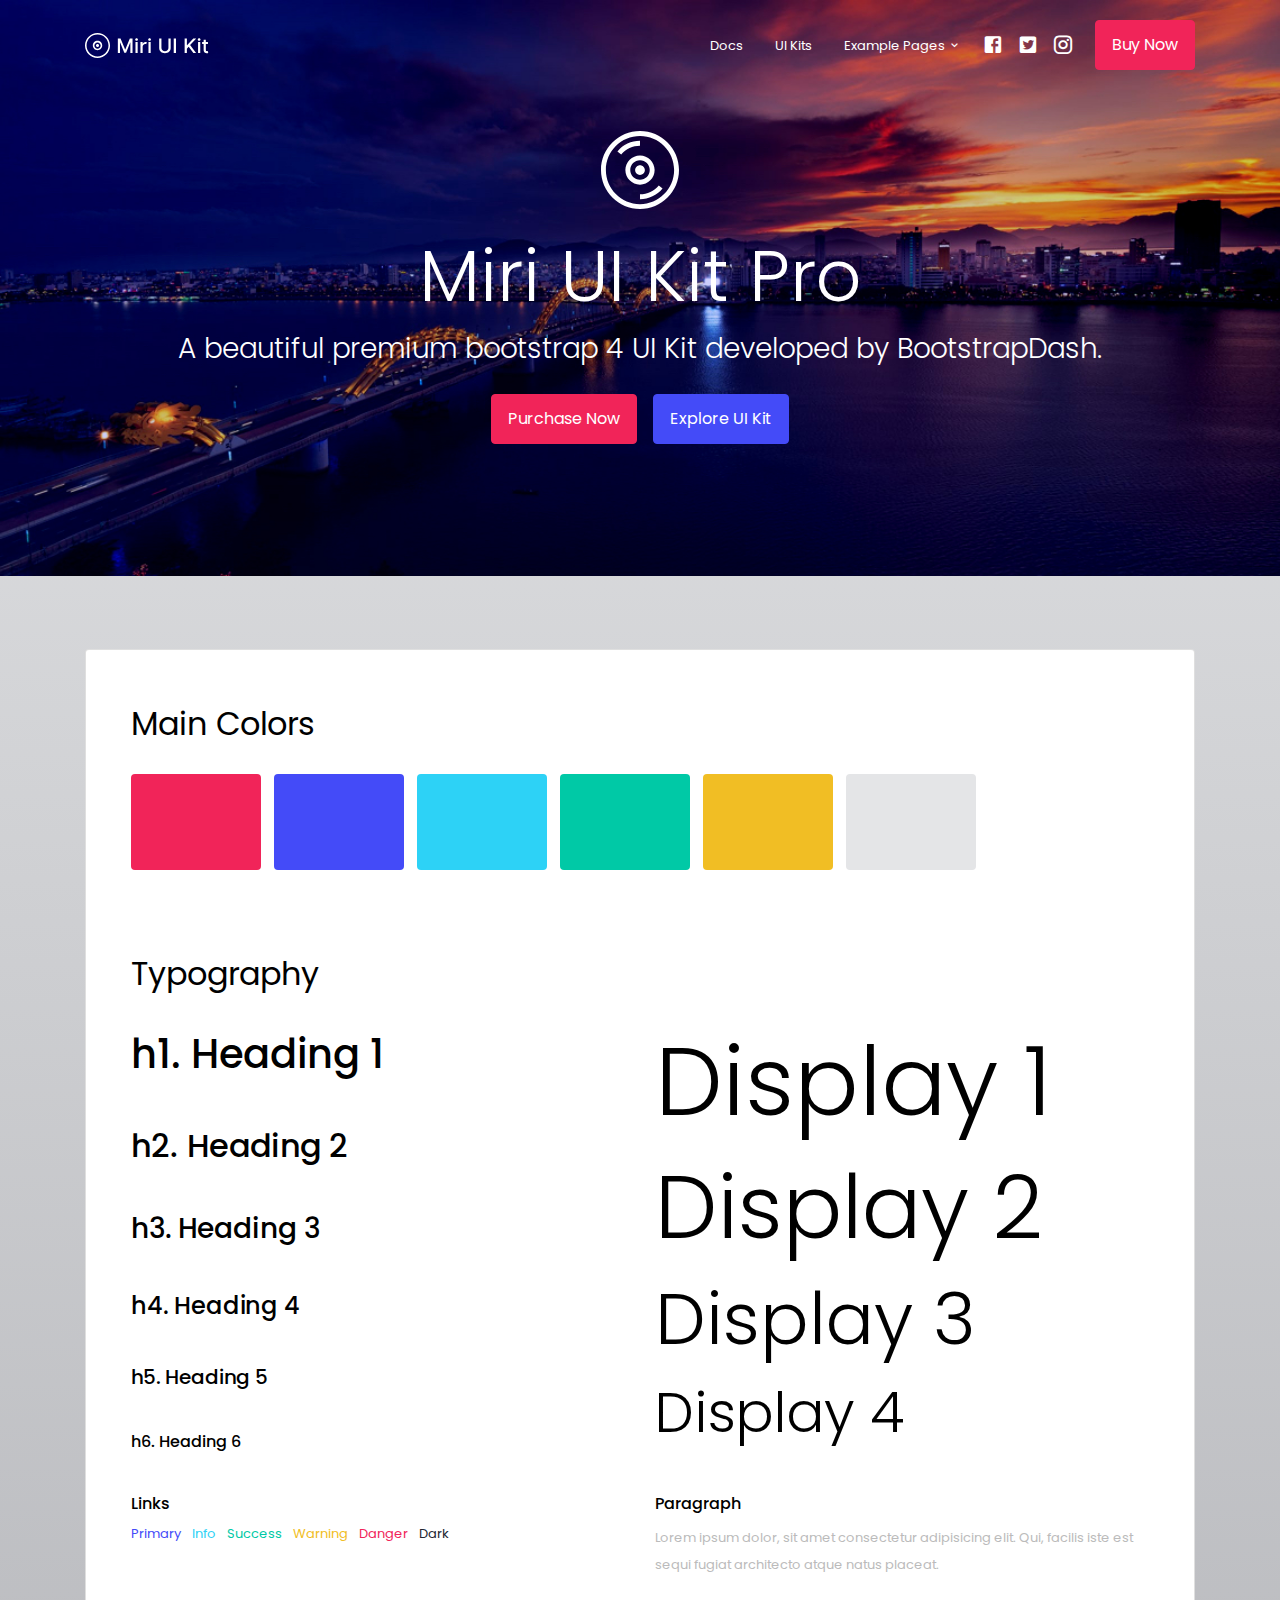
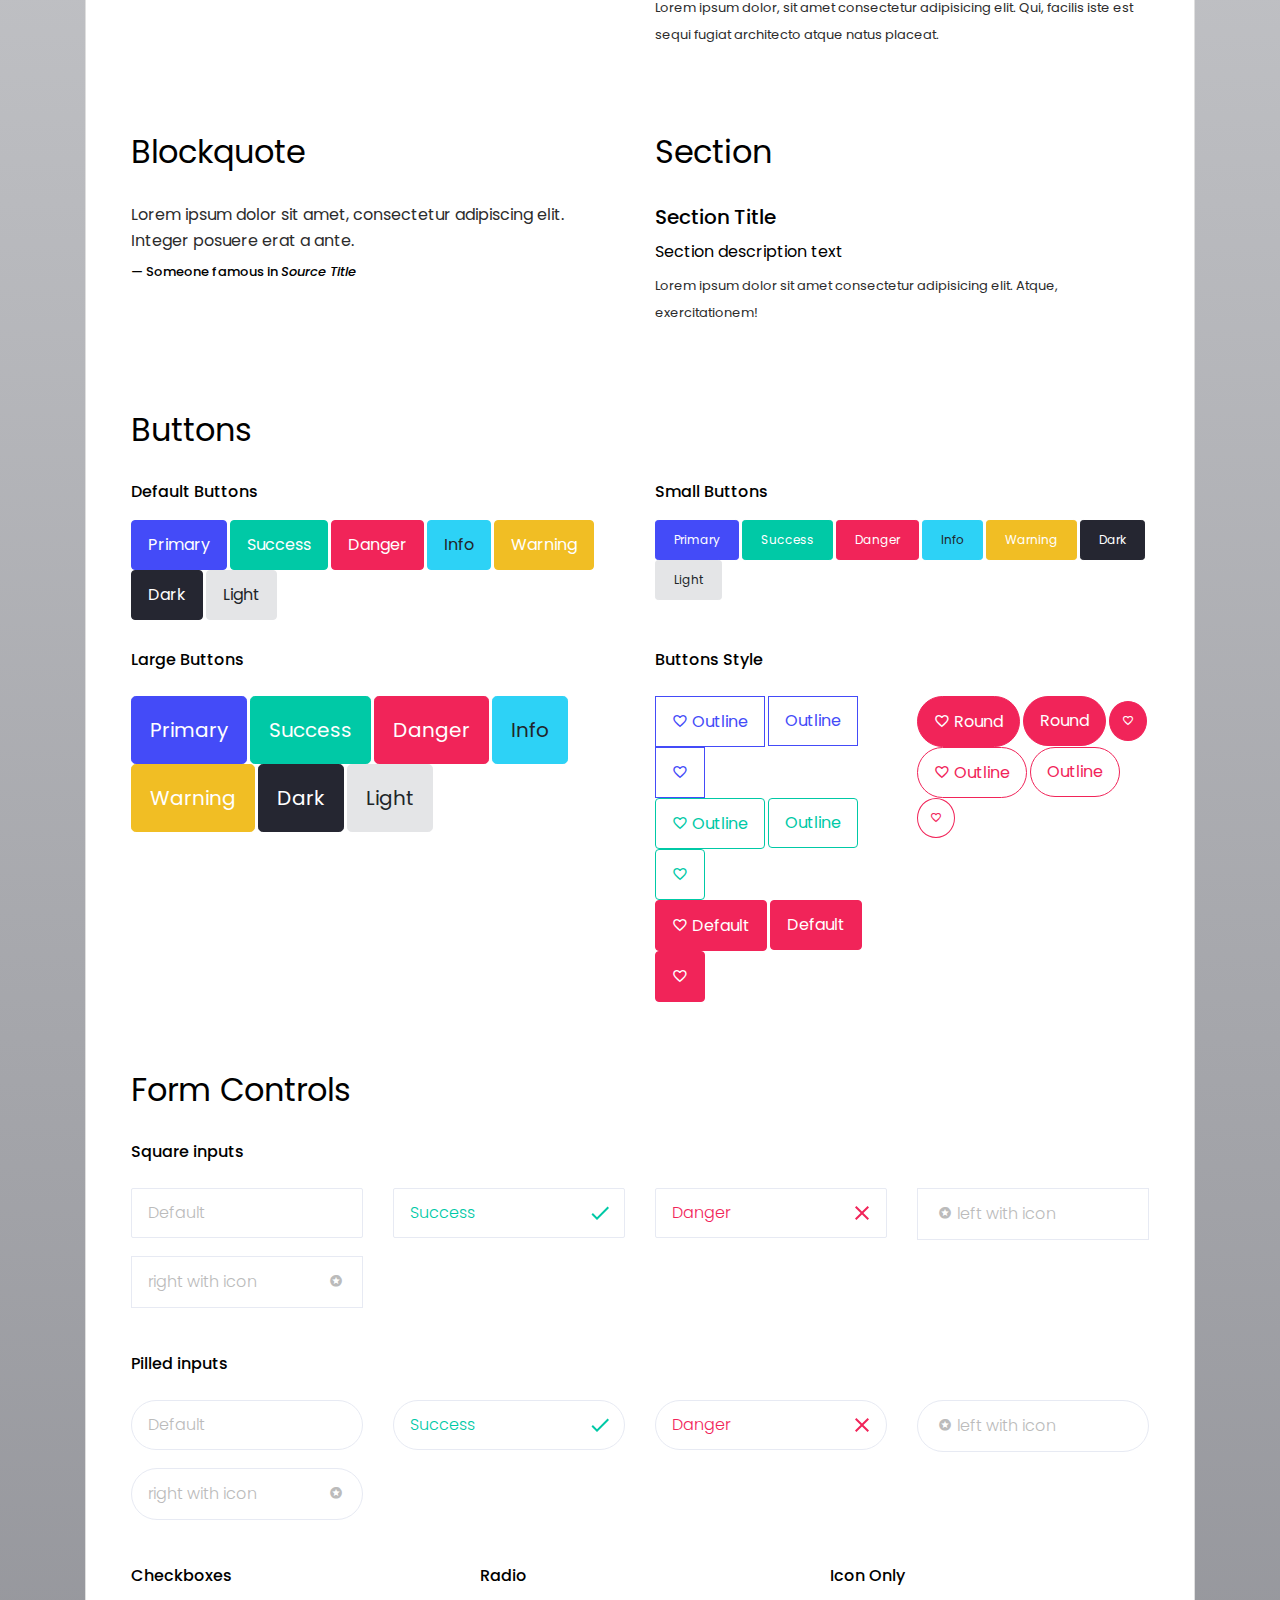
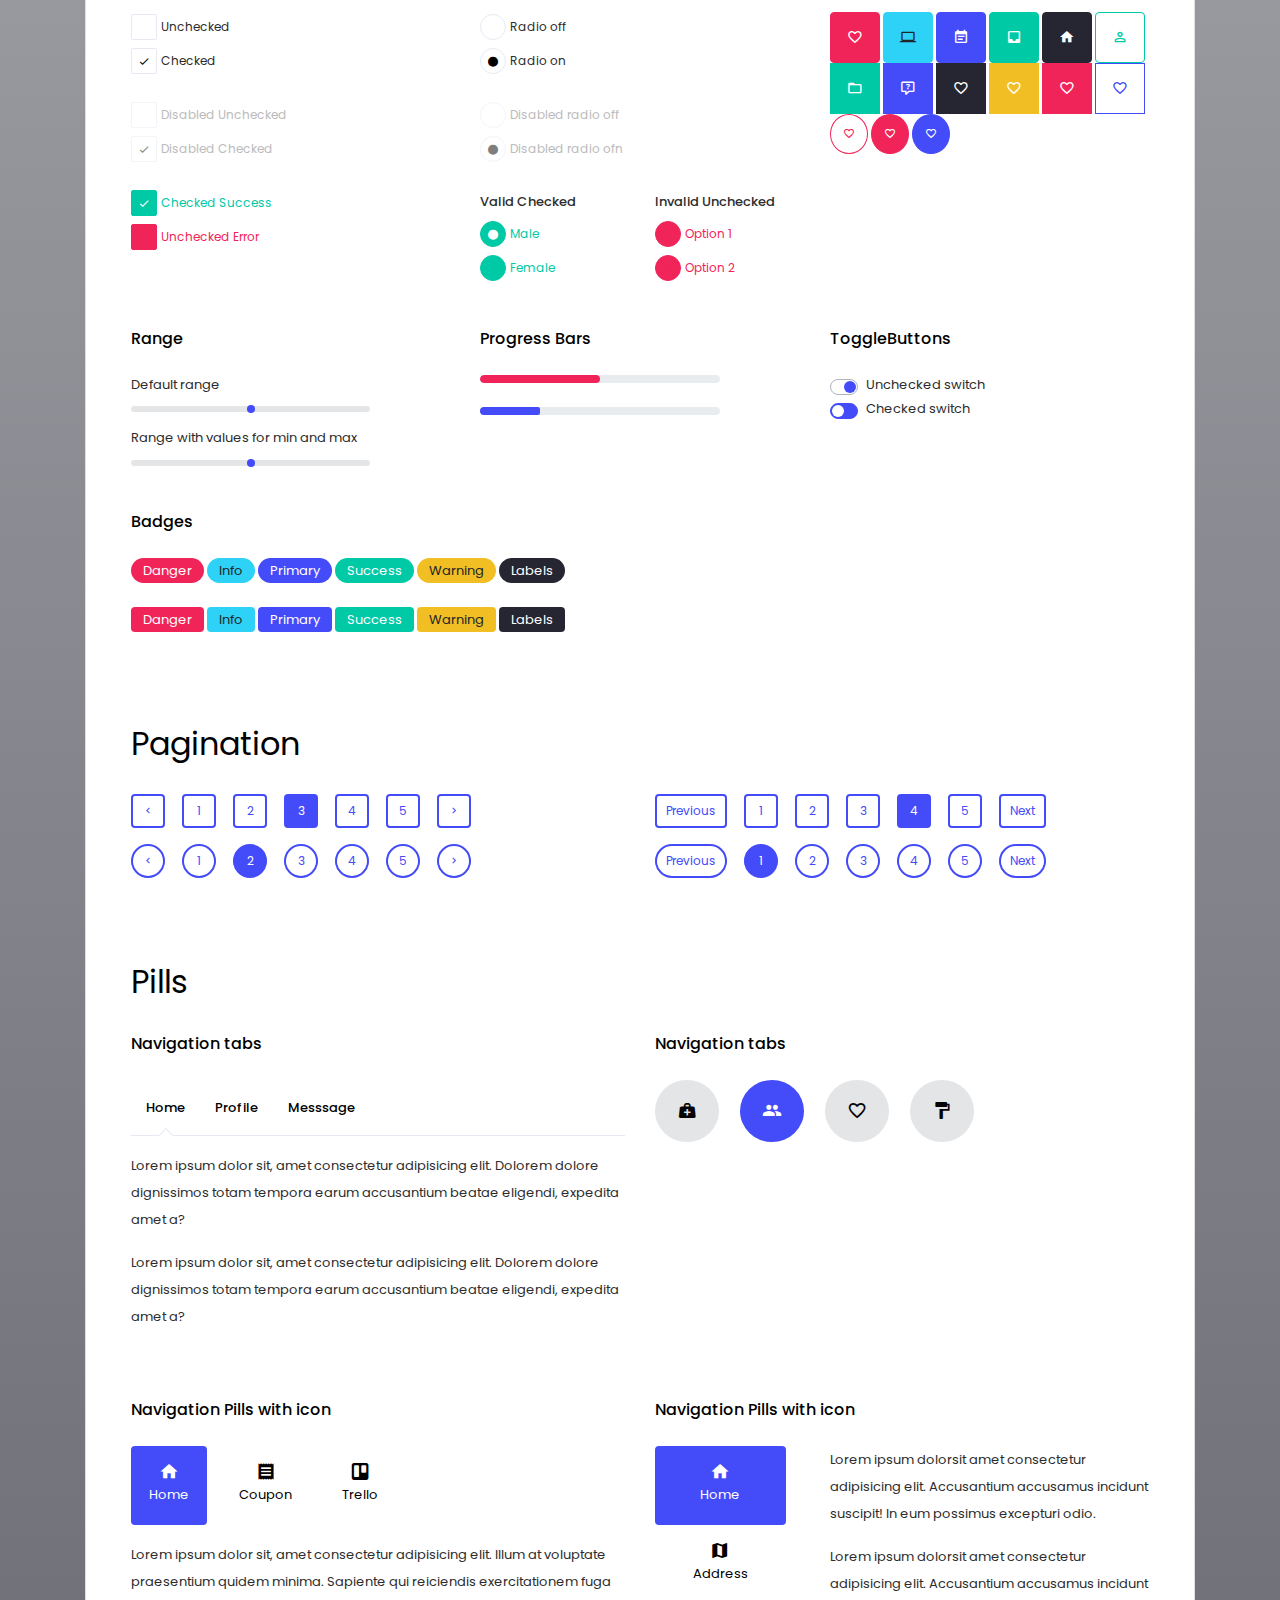
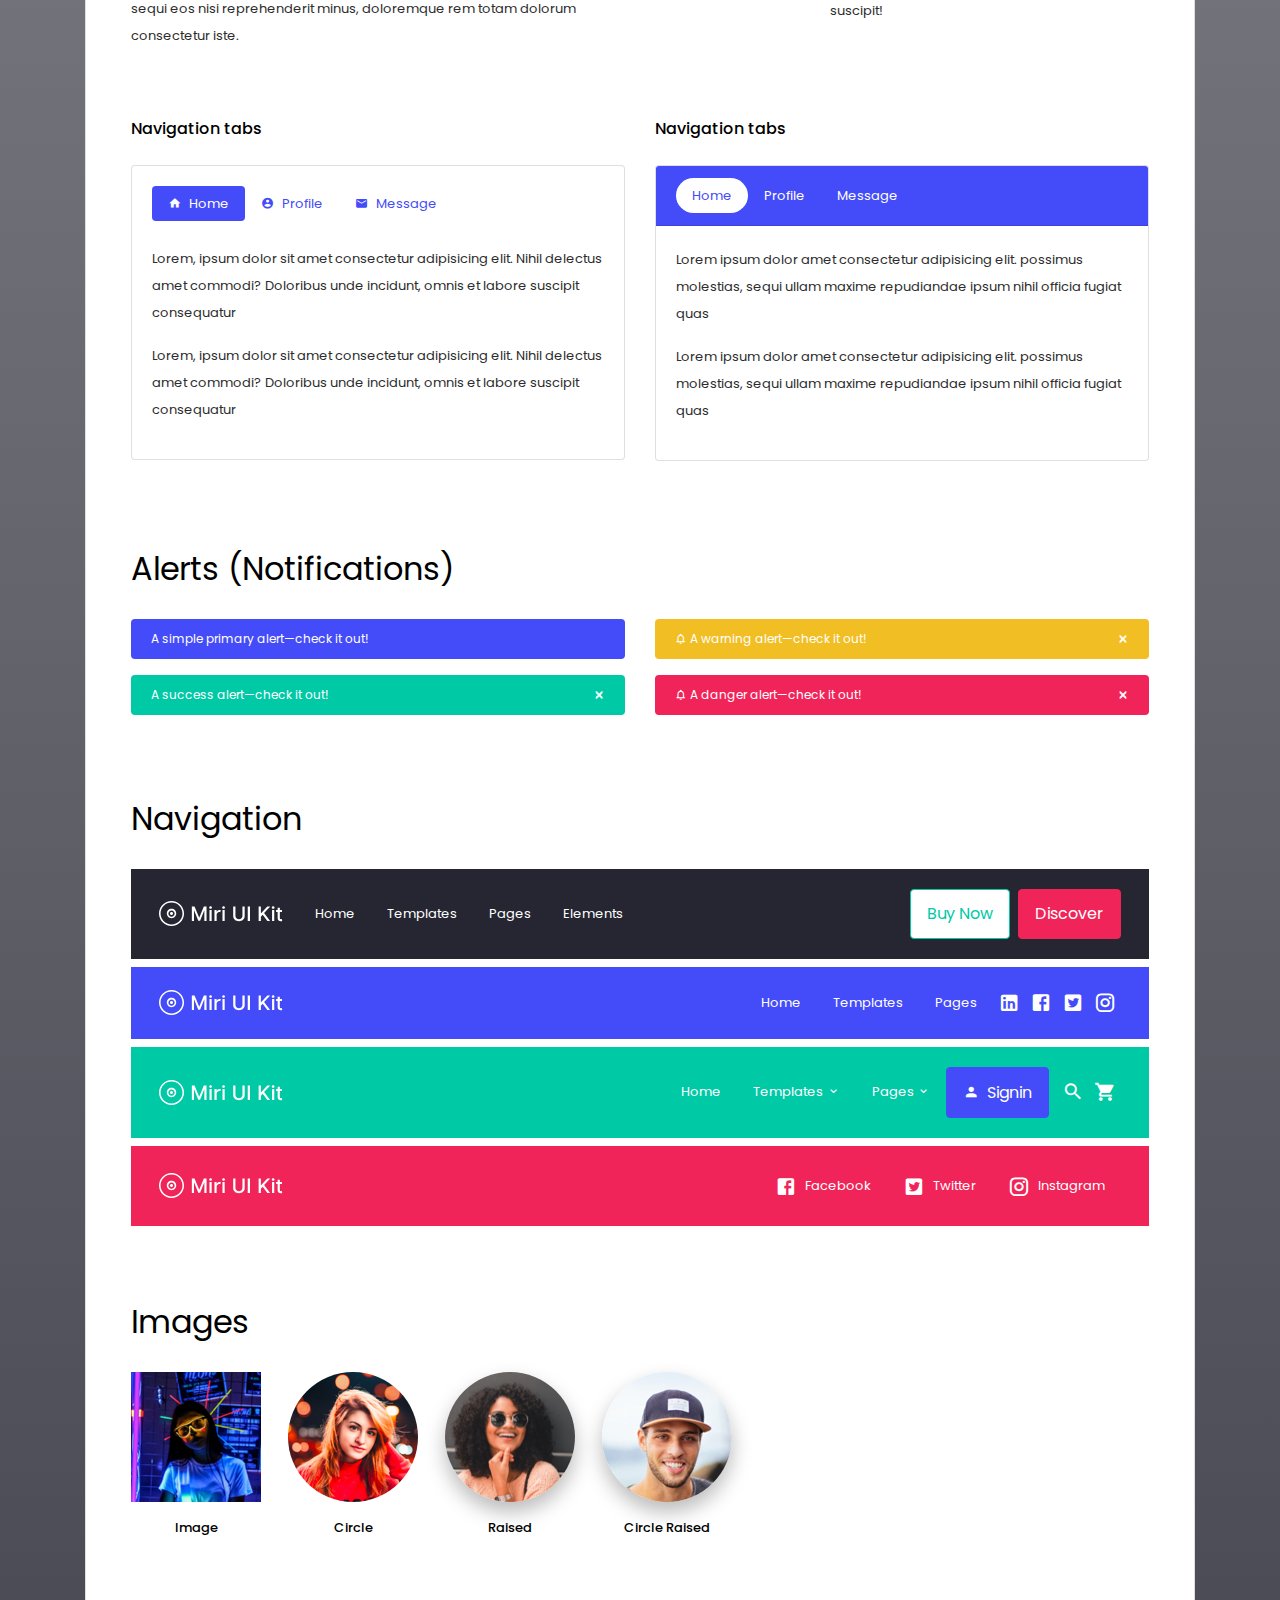
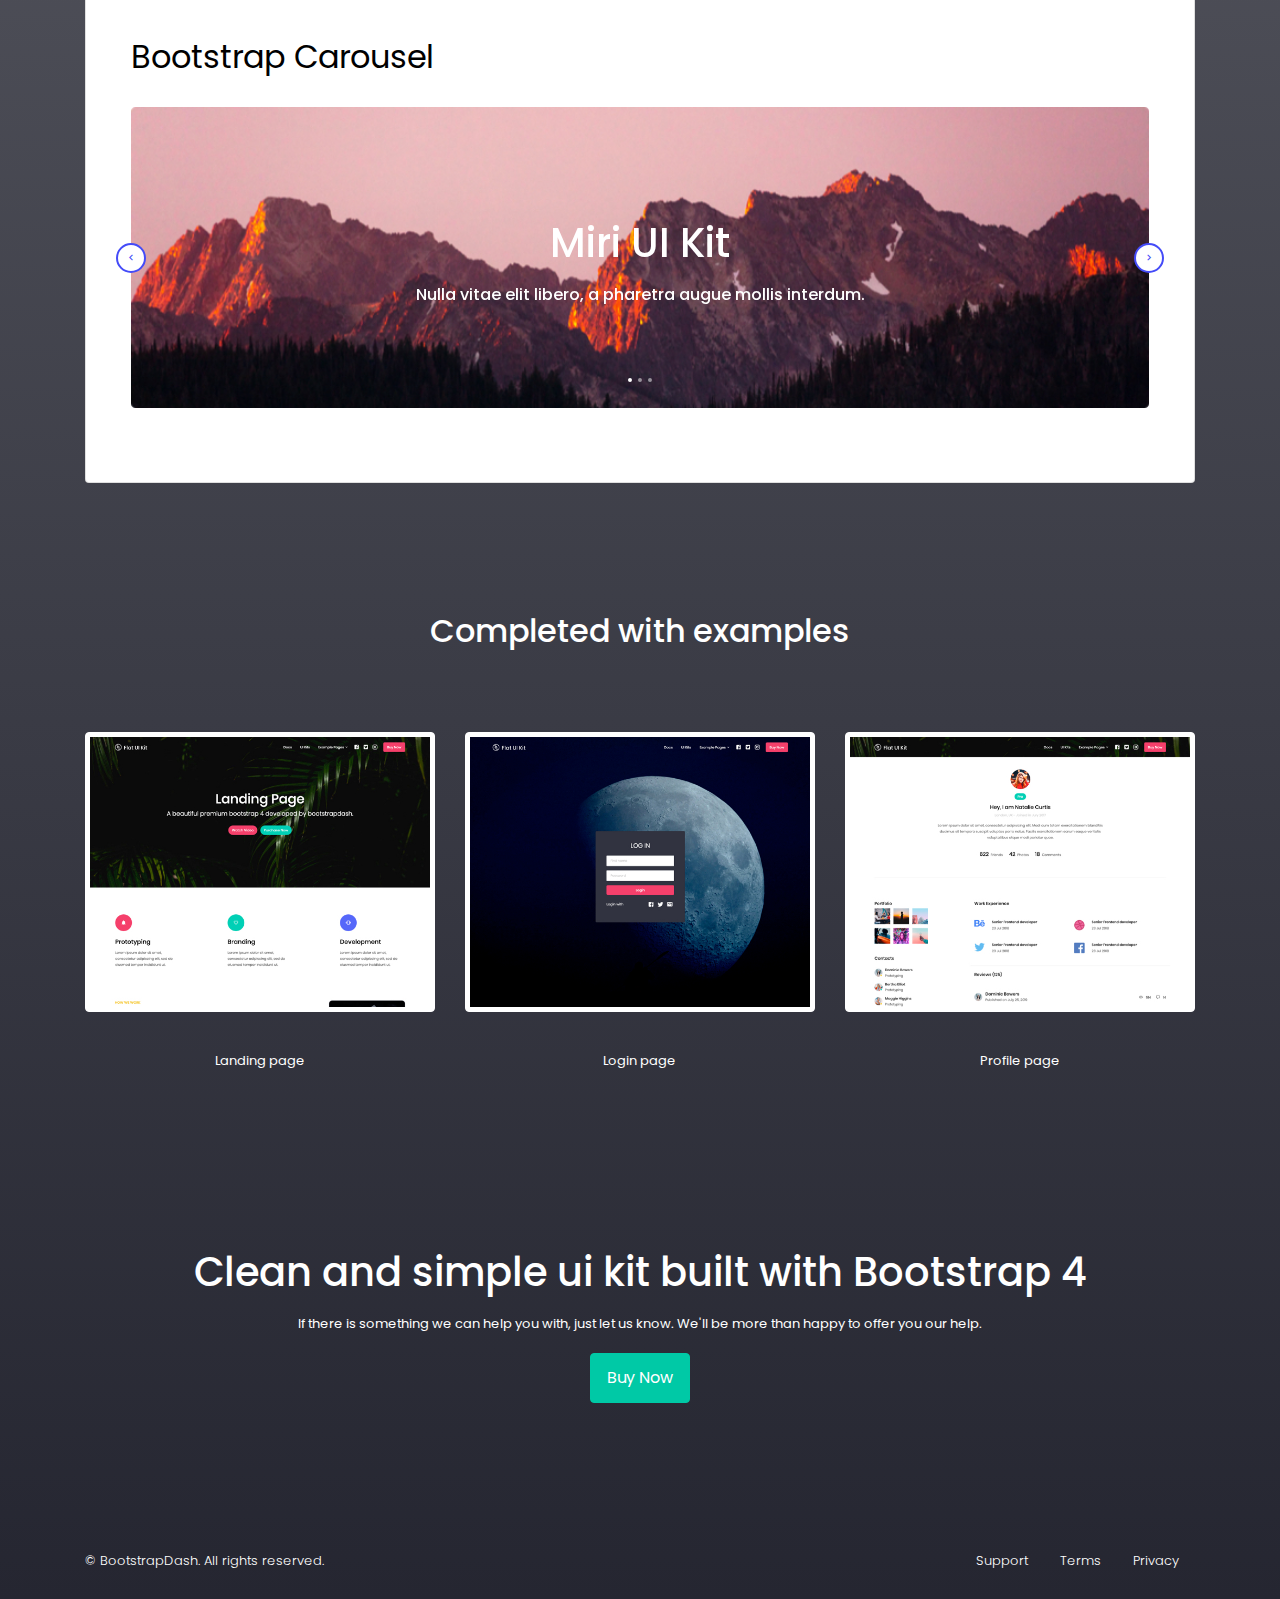
==== demo/index.html @ 3732a357 "First commit as miri free ui kit" ====
<!DOCTYPE html>
<html lang="en">
<head>
    <meta charset="UTF-8">
    <meta name="viewport" content="width=device-width, initial-scale=1.0">
    <meta http-equiv="X-UA-Compatible" content="ie=edge">
    <link rel="shortcut icon" href="assets/images/favicon.ico" type="image/x-icon">
    <title>Miri UI Kit</title>

    <!-- Vendor css -->
    <link rel="stylesheet" href="../src/vendors/@mdi/font/css/materialdesignicons.min.css">

    <!-- Base css with customised bootstrap included -->
    <link rel="stylesheet" href="../src/css/miri-ui-kit-free.css">

    <!-- Stylesheet for demo page specific css -->
    <link rel="stylesheet" href="./assets/css/demo.css">
</head>
<body class="bg-gradient-black">
    <header class="miri-ui-kit-header">
        <nav class="navbar navbar-expand-lg navbar-dark bg-transparent fixed-on-scroll">
            <div class="container">
                <a class="navbar-brand" href="index.html"><img src="assets/images/logo.svg" alt="logo"></a>
                <button class="navbar-toggler" type="button" data-toggle="collapse" data-target="#miriUiKitNavbar"
                    aria-controls="navbarSupportedContent2" aria-expanded="false" aria-label="Toggle navigation">
                    <span class="mdi mdi-menu"></span>
                </button>
            
                <div class="collapse navbar-collapse" id="miriUiKitNavbar">
                    <div class="navbar-nav ml-auto">
                        <li class="nav-item">
                            <a class="nav-link" href="http://bootstrapdash.com/demo/miri-ui-kit-pro/documentation/documentation.html" target="_blank">Docs</span></a>
                        </li>
            
                        <li class="nav-item">
                            <a class="nav-link" href="#demo-content">UI Kits</a>
                        </li>

                        <li class="nav-item dropdown">
                            <a href="#" class="nav-link dropdown-toggle" data-toggle="dropdown">
                                Example Pages
                            </a>
                            <div class="dropdown-menu dropdown-menu-right ">
                                <a href="landing.html" class="dropdown-item"><i class="dropdown-item-icon mdi mdi-shape-outline"></i>Landing Page</a>
                                <a href="login.html" class="dropdown-item"><i class="dropdown-item-icon mdi mdi-lock-outline"></i>Login Page</a>
                                <a href="profile.html" class="dropdown-item"><i class="dropdown-item-icon mdi mdi-shield-account-outline"></i>Profile Page</a>
                            </div>
                        </li>
            
                        <li class="nav-item">

                            <a class="nav-link nav-icon icon-fb" href="#"><i class="mdi mdi-facebook-box"></i></a>

                            <a class="nav-link nav-icon icon-twitter" href="#"><i class="mdi mdi-twitter-box"></i></a>
 
                            <a class="nav-link nav-icon icon-insta" href="#"><i class="mdi mdi-instagram"></i></a>
                            
                        </li>
            
                        <form action="#" class="form-inline ml-lg-3">
                            <button class="btn btn-danger">Buy Now</button>
                        </form>
                    </div>
                </div>
            </div>
        </nav>
        <div class="miri-ui-kit-header-content text-center text-white d-flex flex-column justify-content-center align-items-center">
            <img src="assets/images/logo_icon.svg" alt="logo" height="78" width="78" class="mb-4">
            <h1 class="display-3 text-white">Miri UI Kit Pro</h1>
            <p class="h3 font-weight-light text-white">A beautiful premium bootstrap 4 UI Kit developed by BootstrapDash.</p>
            <p class="py-3"><a href="#!" class="btn btn-danger mr-3">Purchase Now</a><a href="#demo-content" class="btn btn-primary">Explore UI Kit</a></p>
        </div>
    </header>
    <div class="container content-wrapper" id="demo-content">
        <div class="card card-demo-wrapper">
            <div class="card-body mb-4">
                <h2 class="card-title">Main Colors</h2>
                <div class="demo-color-box bg-danger"></div>
                <div class="demo-color-box bg-primary"></div>
                <div class="demo-color-box bg-info"></div>
                <div class="demo-color-box bg-success"></div>
                <div class="demo-color-box bg-warning"></div>
                <div class="demo-color-box bg-light"></div>
            </div>
            <div class="card-body mb-4">
                <h2 class="card-title">Typography</h2>
                <div class="row">
                    <div class="col-md-6">
                        <h1 class="pb-30">h1. Heading 1</h1>
                        <h2 class="pb-30">h2. Heading 2</h2>
                        <h3 class="pb-30">h3. Heading 3</h3>
                        <h4 class="pb-30">h4. Heading 4</h4>
                        <h5 class="pb-30">h5. Heading 5</h5>
                        <h6 class="pb-30">h6. Heading 6</h6>
                    </div>
                    <div class="col-md-6">
                        <p class="display-1">Display 1</p>
                        <p class="display-2">Display 2</p>
                        <p class="display-3">Display 3</p>
                        <p class="display-4">Display 4</p>
                    </div>
                    <div class="col-md-6">
                        <h6>Links</h6>
                        <a href="#" class="text-primary mr-2">Primary</a>
                        <a href="#" class="text-info mr-2">Info</a>
                        <a href="#" class="text-success mr-2">Success</a>
                        <a href="#" class="text-warning mr-2">Warning</a>
                        <a href="#" class="text-danger mr-2">Danger</a>
                        <a href="#" class="text-dark mr-2">Dark</a>
                    </div>
                    <div class="col-md-6">
                        <h6>Paragraph</h6>
                        <p class="text-muted">Lorem ipsum dolor, sit amet consectetur adipisicing elit. Qui, facilis iste est sequi fugiat architecto atque natus placeat.</p>
                        <p>Lorem ipsum dolor, sit amet consectetur adipisicing elit. Qui, facilis iste est sequi fugiat architecto atque natus placeat.</p>
                    </div>
                </div>
            </div>
            <div class="card-body mb-4">
                <div class="row">
                    <div class="col-md-6">
                        <h2 class="card-title">Blockquote</h2>
                        <blockquote class="blockquote">
                            <p>Lorem ipsum dolor sit amet, consectetur adipiscing elit. Integer posuere erat a ante.</p>
                            <footer class="blockquote-footer">Someone famous in <cite title="Source Title">Source Title</cite></footer>
                        </blockquote>                              
                    </div>
                    <div class="col-md-6">
                        <h2 class="card-title">Section</h2>

                        <h5>Section Title</h5>
                        <p class="h6 font-weight-normal">Section description text</p>
                        <p>Lorem ipsum dolor sit amet consectetur adipisicing elit. Atque, exercitationem! </p>
                    </div>
                </div>
            </div>
            <div class="card-body mb-4">
                <h2 class="card-title">Buttons</h2>
                <div class="row">
                    <div class="col-md-6 mb-4 pb-1">
                        <h6 class="mb-3">Default Buttons</h6>
                        <div class="miri-ui-kit-demo">
                            <button class="btn btn-primary">Primary</button>
                            <button class="btn btn-success">Success</button>
                            <button class="btn btn-danger">Danger</button>
                            <button class="btn btn-info">Info</button>
                            <button class="btn btn-warning">Warning</button>
                            <button class="btn btn-dark">Dark</button>
                            <button class="btn btn-light">Light</button>
                        </div>
                    </div>
                    <div class="col-md-6 mb-4 pb-1">
                        <h6 class="mb-3">Small Buttons</h6>
                        <div class="miri-ui-kit-demo">
                            <button class="btn btn-primary btn-sm">Primary</button>
                            <button class="btn btn-success btn-sm">Success</button>
                            <button class="btn btn-danger btn-sm">Danger</button>
                            <button class="btn btn-info btn-sm">Info</button>
                            <button class="btn btn-warning btn-sm">Warning</button>
                            <button class="btn btn-dark btn-sm">Dark</button>
                            <button class="btn btn-light btn-sm">Light</button>
                        </div>
                    </div>
                    <div class="col-md-6">
                        <h6 class="pb-3">Large Buttons</h6>
                        <div class="miri-ui-kit-demo">
                            <button class="btn btn-primary btn-lg">Primary</button>
                            <button class="btn btn-success btn-lg">Success</button>
                            <button class="btn btn-danger btn-lg">Danger</button>
                            <button class="btn btn-info btn-lg">Info</button>
                            <button class="btn btn-warning btn-lg">Warning</button>
                            <button class="btn btn-dark btn-lg">Dark</button>
                            <button class="btn btn-light btn-lg">Light</button>
                        </div>
                    </div>
                    <div class="col-md-6">
                        <h6 class="pb-3">Buttons Style</h6>
                        <div class="row">
                            <div class="col-6">
                                <div class="row">
                                    <div class="col-12">
                                        <div class="miri-ui-kit-demo">
                                            <button class="btn btn-outline-primary btn-squared"><i class="mdi mdi-heart-outline"></i>
                                                Outline</button>
                                            <button class="btn btn-outline-primary btn-squared"> Outline</button>
                                            <button class="btn btn-outline-primary btn-squared"><i class="mdi mdi-heart-outline"></i></button>
                                        </div>
                                    </div>
                                </div>
                                <div class="row">
                                    <div class="col-12">
                                        <div class="miri-ui-kit-demo">
                                            <button class="btn btn-outline-success"><i class="mdi mdi-heart-outline"></i> Outline</button>
                                            <button class="btn btn-outline-success"> Outline</button>
                                            <button class="btn btn-outline-success"><i class="mdi mdi-heart-outline"></i></button>
                                        </div>
                                    </div>
                                </div>
                                <div class="row">
                                    <div class="col-12">
                                        <div class="miri-ui-kit-demo">
                                            <button class="btn btn-danger"><i class="mdi mdi-heart-outline"></i> Default</button>
                                            <button class="btn btn-danger"> Default</button>
                                            <button class="btn btn-danger"><i class="mdi mdi-heart-outline"></i></button>
                                        </div>
                                    </div>
                                </div>
                            </div>
                            <div class="col-6">
                                <div class="row">
                                    <div class="col-12">
                                        <div class="miri-ui-kit-demo">
                                            <button class="btn btn-danger btn-pill"><i class="mdi mdi-heart-outline"></i> Round</button>
                                            <button class="btn btn-danger btn-pill"> Round</button>
                                            <button class="btn btn-danger btn-rounded"><i class="mdi mdi-heart-outline"></i></button>
                                        </div>
                                    </div>
                                </div>
                                <div class="row mb-2">
                                    <div class="col-12">
                                        <div class="miri-ui-kit-demo">
                                            <button class="btn btn-outline-danger btn-pill"><i class="mdi mdi-heart-outline"></i>
                                                Outline</button>
                                            <button class="btn btn-outline-danger btn-pill"> Outline</button>
                                            <button class="btn btn-outline-danger btn-rounded"><i class="mdi mdi-heart-outline"></i></button>
                                        </div>
                                    </div>
                                </div>
                            </div>
                        </div>
                    </div>
                </div>
            </div>
            <div class="card-body mb-4">
                <h2 class="card-title">Form Controls</h2>
                <h6 class="pb-3">Square inputs</h6>
                <div class="miri-ui-kit-demo mb-4 pb-1">
                    <div class="row">
                        <div class="form-group col-md-3">
                            <label for="defaultInput" class="sr-only">Default Input</label>
                            <input type="text" class="form-control" id="defaultInput" name="defaultInput" placeholder="Default" value="Default">
                        </div>
                        <div class="form-group col-md-3">
                            <label for="successInput" class="sr-only">Input Success</label>
                            <input type="text" class="form-control is-valid" id="successInput" name="successInput" placeholder="Success" value="Success">
                        </div>
                        <div class="form-group col-md-3">
                            <label for="dangerInput" class="sr-only">Input Danger</label>
                            <input type="text" class="form-control is-invalid" id="dangerInput" name="dangerInput" placeholder="Danger" value="Danger">
                        </div>
                        <div class="form-group col-md-3">
                            <label for="iconLeftInput" class="sr-only">Input with left icon</label>
                            <div class="input-group">
                                <div class="input-group-prepend">
                                    <span class="mdi mdi-star-circle input-group-text"></span>
                                </div>
                                <input type="text" class="form-control" id="iconLeftInput" name="iconLeftInput" placeholder="left with icon" value="left with icon">
                            </div>
                        </div>
                        <div class="form-group col-md-3">
                            <label for="iconRightInput" class="sr-only">Input with right icon</label>
                            <div class="input-group">
                                <input type="text" class="form-control" id="iconRightInput" name="iconRightInput" placeholder="right with icon" value="right with icon">
                                <div class="input-group-append">
                                    <span class="mdi mdi-star-circle input-group-text"></span>
                                </div>
                            </div>
                        </div>
                    </div>
                </div>
                <h6 class="pb-3">Pilled inputs</h6>
                <div class="miri-ui-kit-demo mb-4 pb-1">
                    <div class="row">
                        <div class="form-group col-md-3">
                            <label for="defaultInput" class="sr-only">Default Input</label>
                            <input type="text" class="form-control form-control-pill" id="defaultInput" name="defaultInput" placeholder="Default" value="Default">
                        </div>
                        <div class="form-group col-md-3">
                            <label for="successInput" class="sr-only">Input Success</label>
                            <input type="text" class="form-control form-control-pill is-valid" id="successInput" name="successInput" placeholder="Success" value="Success">
                        </div>
                        <div class="form-group col-md-3">
                            <label for="dangerInput" class="sr-only">Input Danger</label>
                            <input type="text" class="form-control form-control-pill is-invalid" id="dangerInput" name="dangerInput" placeholder="Danger" value="Danger">
                        </div>
                        <div class="form-group col-md-3">
                            <label for="iconLeftInput" class="sr-only">Input with left icon</label>
                            <div class="input-group input-group-pill">
                                <div class="input-group-prepend">
                                    <span class="mdi mdi-star-circle input-group-text"></span>
                                </div>
                                <input type="text" class="form-control" id="iconLeftInput" name="iconLeftInput" placeholder="left with icon" value="left with icon">
                            </div>
                        </div>
                        <div class="form-group col-md-3">
                            <label for="iconRightInput" class="sr-only">Input with right icon</label>
                            <div class="input-group input-group-pill">
                                <input type="text" class="form-control" id="iconRightInput" name="iconRightInput" placeholder="right with icon" value="right with icon">
                                <div class="input-group-append">
                                    <span class="mdi mdi-star-circle input-group-text"></span>
                                </div>
                            </div>
                        </div>
                    </div>
                </div>
                <div class="row">
                    <div class="col-md-4 pb-2 grid-margin">
                        <h6 class="pb-3">Checkboxes</h6>
                        <div class="miri-ui-kit-demo">
                            <div class="form-check mb-1">
                                <input class="form-check-input" type="checkbox" value="" id="defaultCheck1">
                                <label class="form-check-label" for="defaultCheck1">Unchecked</label>
                            </div>
                            <div class="form-check mb-4">
                                <input class="form-check-input" type="checkbox" value="" id="defaultCheck2" checked>
                                <label class="form-check-label" for="defaultCheck2">Checked</label>
                            </div>
                            <div class="form-check mb-1">
                                <input class="form-check-input" type="checkbox" value="" id="defaultCheck3" disabled>
                                <label class="form-check-label" for="defaultCheck3">Disabled Unchecked</label>
                            </div>
                            <div class="form-check mb-4">
                                <input class="form-check-input" type="checkbox" value="" id="defaultCheck4" disabled checked>
                                <label class="form-check-label" for="defaultCheck4">Disabled Checked</label>
                            </div>
                            <form class="was-validated">
                                <div class="form-check mb-1">
                                    <input class="form-check-input" type="checkbox" value="" id="defaultCheck5" checked required>
                                    <label class="form-check-label" for="defaultCheck5">Checked Success</label>
                                </div>
                                <div class="form-check">
                                    <input class="form-check-input" type="checkbox" value="" id="defaultCheck6" required>
                                    <label class="form-check-label" for="defaultCheck6">Unchecked Error</label>
                                </div>
                            </form>
                        </div>
                    </div>
                    <div class="col-md-4 pb-2 grid-margin">
                        <h6 class="pb-3">Radio</h6>
                        <div class="miri-ui-kit-demo">
                            <div class="form-check mb-1">
                                <input class="form-check-input" type="radio" value="" id="defaultRadio1" name="demoRadio">
                                <label class="form-check-label" for="defaultRadio1">Radio off</label>
                            </div>
                            <div class="form-check mb-4">
                                <input class="form-check-input" type="radio" value="" id="defaultRadio2" name="demoRadio" checked>
                                <label class="form-check-label" for="defaultRadio2">Radio on</label>
                            </div>
                            <div class="form-check mb-1">
                                <input class="form-check-input" type="radio" value="" id="defaultRadio3" disabled>
                                <label class="form-check-label" for="defaultRadio3">Disabled radio off</label>
                            </div>
                            <div class="form-check mb-4">
                                <input class="form-check-input" type="radio" value="" id="defaultRadio4" disabled checked>
                                <label class="form-check-label" for="defaultRadio4">Disabled radio ofn</label>
                            </div>
                            

                            <div class="row">
                                <div class="col-md-6">
                                    <p class="font-weight-medium mb-1">Valid Checked</p>
                                    <form class="was-validated mb-3">
                                        <div class="form-check form-check-inline mb-1">
                                            <input class="form-check-input" type="radio" value="" id="defaultRadio5" name="radio-invalid" checked>
                                            <label class="form-check-label" for="defaultRadio5">Male</label>
                                        </div>
                                        <div class="form-check form-check-inline">
                                            <input class="form-check-input" type="radio" value="" id="defaultRadio6" name="radio-invalid" required>
                                            <label class="form-check-label" for="defaultRadio6">Female</label>
                                        </div>
                                    </form>
                                </div>
                                <div class="col-md-6">
                                    <p class="font-weight-medium mb-1">Invalid Unchecked</p>

                                    <form class="was-validated">
                                        <div class="form-check form-check-inline mb-1">
                                            <input class="form-check-input" type="radio" value="" id="defaultRadio7" name="radio-valid">
                                            <label class="form-check-label" for="defaultRadio7">Option 1</label>
                                        </div>
                                        <div class="form-check form-check-inline">
                                            <input class="form-check-input" type="radio" value="" id="defaultRadio8" name="radio-valid" required>
                                            <label class="form-check-label" for="defaultRadio8">Option 2</label>
                                        </div>
                                    </form>
                                </div>
                            </div>
                        </div>
                    </div>
                    <div class="col-md-4 pb-2 grid-margin">
                        <h6 class="pb-3">Icon Only</h6>
                        <div class="row">
                            <div class="col-12">
                                <div class="miri-ui-kit-demo">
                                    <button class="btn btn-danger"><span class="mdi mdi-heart-outline"></span></button>
                                    <button class="btn btn-info"><span class="mdi mdi-laptop"></span></button>
                                    <button class="btn btn-primary"><span class="mdi mdi-calendar-text"></span></button>
                                    <button class="btn btn-success"><span class="mdi mdi-inbox"></span></button>
                                    <button class="btn btn-dark"><span class="mdi mdi-home"></span></button>
                                    <button class="btn btn-outline-success"><span class="mdi mdi-account-outline"></span></button>
                                </div>
                            </div>
                        </div>
                        <div class="row">
                            <div class="col-12">
                                <div class="miri-ui-kit-demo">
                                    <div class="miri-ui-kit-demo">
                                        <button class="btn btn-success btn-squared"><span class="mdi mdi-folder-outline"></span></button>
                                        <button class="btn btn-primary btn-squared"><span class="mdi mdi-comment-question-outline"></span></button>
                                        <button class="btn btn-dark btn-squared"><span class="mdi mdi-heart-outline"></span></button>
                                        <button class="btn btn-warning btn-squared"><span class="mdi mdi-heart-outline"></span></button>
                                        <button class="btn btn-danger btn-squared"><span class="mdi mdi-heart-outline"></span></button>
                                        <button class="btn btn-outline-primary btn-squared"><span class="mdi mdi-heart-outline"></span></button>
                                    </div>
                                </div>
                            </div>
                        </div>
                        <div class="row">
                            <div class="col-12">
                                <div class="miri-ui-kit-demo">
                                    <button class="btn btn-outline-danger btn-rounded"><span class="mdi mdi-heart-outline"></span></button>
                                    <button class="btn btn-danger btn-rounded"><span class="mdi mdi-heart-outline"></span></button>
                                    <button class="btn btn-primary btn-rounded"><span class="mdi mdi-heart-outline"></span></button>
                                </div>
                            </div>
                        </div>
                    </div>
                    <div class="col-md-4 pb-2 grid-margin">
                        <h6 class="pb-3">Range</h6>
                        <div class="form-group w-75">
                            <label for="formControlRange1">Default range</label>
                            <input type="range" class="form-control-range" id="formControlRange1">
                        </div>
                        <div class="form-group w-75">
                            <label for="formControlRange2">Range with values for min and max</label>
                            <input type="range" class="form-control-range" id="formControlRange2" min="10" max="50">
                        </div>
                    </div>
                    <div class="col-md-4 pb-2 grid-margin">
                        <h6 class="pb-3">Progress Bars</h6>
                        <div class="miri-ui-kit-demo">
                            <div class="progress mb-4 w-75">
                                <div class="progress-bar progress-bar-rounded bg-danger w-50" role="progressbar" aria-valuenow="25"
                                    aria-valuemin="0" aria-valuemax="100"></div>
                            </div>
                            <div class="progress w-75">
                                <div class="progress-bar w-25" role="progressbar" aria-valuenow="50" aria-valuemin="0" aria-valuemax="100"></div>
                            </div>
                        </div>
                    </div>
                    <div class="col-md-4 pb-2 grid-margin">
                        <h6 class="pb-3">ToggleButtons</h6>
                        <div class="custom-control custom-switch">
                            <input type="checkbox" class="custom-control-input" id="customSwitch1">
                            <label class="custom-control-label" for="customSwitch1">Unchecked switch</label>
                        </div>
                        <div class="custom-control custom-switch">
                            <input type="checkbox" class="custom-control-input" checked id="customSwitch2">
                            <label class="custom-control-label" for="customSwitch2">Checked switch</label>
                        </div>
                    </div>
                </div>
                <div class="row">
                    <div class="col-12">
                        <h6 class="pb-3" class="mb-4">Badges</h6>
                        <div class="miri-ui-kit-demo mb-4">
                            <span class="badge badge-pill badge-danger">Danger</span>
                            <span class="badge badge-pill badge-info">Info</span>
                            <span class="badge badge-pill badge-primary">Primary</span>
                            <span class="badge badge-pill badge-success">Success</span>
                            <span class="badge badge-pill badge-warning">Warning</span>
                            <span class="badge badge-pill badge-dark">Labels</span>
                        </div>
                        <div class="miri-ui-kit-demo mb-4">
                                <span class="badge badge-danger">Danger</span>
                                <span class="badge badge-info">Info</span>
                                <span class="badge badge-primary">Primary</span>
                                <span class="badge badge-success">Success</span>
                                <span class="badge badge-warning">Warning</span>
                                <span class="badge badge-dark">Labels</span>
                            </div>
                    </div>
                </div>
            </div>
            <div class="card-body mb-4">
                <h2 class="card-title">Pagination</h2>
                <div class="row">
                    <div class="col-lg-6">
                        <nav aria-label="Page navigation example">
                            <ul class="pagination">
                                <li class="page-item"><a class="page-link" href="#"><i class="mdi mdi-chevron-left"></i></a></li>
                                <li class="page-item"><a class="page-link d-none d-sm-block" href="#">1</a></li>
                                <li class="page-item"><a class="page-link" href="#">2</a></li>
                                <li class="page-item active"><a class="page-link" href="#">3</a></li>
                                <li class="page-item"><a class="page-link" href="#">4</a></li>
                                <li class="page-item"><a class="page-link d-none d-sm-block" href="#">5</a></li>
                                <li class="page-item"><a class="page-link" href="#"><i class="mdi mdi-chevron-right"></i></a></li>
                            </ul>
                        </nav>
                        <nav aria-label="Page navigation example 3">
                            <ul class="pagination pagination-pill">
                                <li class="page-item"><a class="page-link" href="#"><i class="mdi mdi-chevron-left"></i></a></li>
                                <li class="page-item"><a class="page-link" href="#">1</a></li>
                                <li class="page-item active"><a class="page-link" href="#">2</a></li>
                                <li class="page-item"><a class="page-link" href="#">3</a></li>
                                <li class="page-item"><a class="page-link d-none d-sm-block" href="#">4</a></li>
                                <li class="page-item"><a class="page-link d-none d-sm-block" href="#">5</a></li>
                                <li class="page-item"><a class="page-link" href="#"><i class="mdi mdi-chevron-right"></i></a></li>
                            </ul>
                        </nav>
                    </div>
                    <div class="col-lg-6">
                        <nav aria-label="Page navigation example 3">
                            <ul class="pagination">
                                <li class="page-item"><a class="page-link" href="#">Previous</a></li>
                                <li class="page-item"><a class="page-link d-none d-sm-block" href="#">1</a></li>
                                <li class="page-item"><a class="page-link d-none d-sm-block" href="#">2</a></li>
                                <li class="page-item"><a class="page-link" href="#">3</a></li>
                                <li class="page-item active"><a class="page-link" href="#">4</a></li>
                                <li class="page-item"><a class="page-link" href="#">5</a></li>
                                <li class="page-item"><a class="page-link" href="#">Next</a></li>
                            </ul>
                        </nav>
                        <nav aria-label="Page navigation example 3">
                            <ul class="pagination pagination-pill">
                                <li class="page-item"><a class="page-link" href="#">Previous</a></li>
                                <li class="page-item active"><a class="page-link" href="#">1</a></li>
                                <li class="page-item"><a class="page-link" href="#">2</a></li>
                                <li class="page-item"><a class="page-link" href="#">3</a></li>
                                <li class="page-item"><a class="page-link d-none d-sm-block" href="#">4</a></li>
                                <li class="page-item"><a class="page-link d-none d-sm-block" href="#">5</a></li>
                                <li class="page-item"><a class="page-link" href="#">Next</a></li>
                            </ul>
                        </nav>
                    </div>
                </div>
            </div>
            <div class="card-body mb-4">
                <h2 class="card-title">Pills</h2>
                <div class="row">
                    <div class="col-lg-6 grid-margin">
                        <h6 class="pb-3" class="mb-4">Navigation tabs</h6>
                        <ul class="nav nav-tabs" id="myTab1" role="tablist">
                            <li class="nav-item">
                                <a class="nav-link active" id="home-tab1" data-toggle="tab" href="#home1" role="tab" aria-controls="home1"
                                    aria-selected="true">Home</a>
                            </li>
                            <li class="nav-item">
                                <a class="nav-link" id="profile-tab1" data-toggle="tab" href="#profile1" role="tab" aria-controls="profile1"
                                    aria-selected="false">Profile</a>
                            </li>
                            <li class="nav-item">
                                <a class="nav-link" id="message-tab1" data-toggle="tab" href="#message1" role="tab" aria-controls="message1"
                                    aria-selected="false">Messsage</a>
                            </li>
                        </ul>
                        <div class="tab-content mb-5" id="myTabConten1t">
                            <div class="tab-pane fade show active" id="home1" role="tabpanel" aria-labelledby="home-tab1">
                                <p>
                                    Lorem ipsum dolor sit, amet consectetur adipisicing elit. Dolorem dolore dignissimos totam tempora earum accusantium beatae eligendi, expedita amet a?
                                </p> 
                                <p>
                                    Lorem ipsum dolor sit, amet consectetur adipisicing elit. Dolorem dolore dignissimos totam tempora earum accusantium beatae eligendi, expedita amet a?
                                </p> 
                            </div>
                            <div class="tab-pane fade" id="profile1" role="tabpanel" aria-labelledby="profile-tab1">
                                <p>
                                    Lorem ipsum dolor sit amet consectetur, adipisicing elit. Cum officia eos possimus nisi quos nesciunt sint enim minus quo ut porro totam optio
                                </p>
                                <p>
                                    Lorem ipsum dolor sit amet consectetur, adipisicing elit. Cum officia eos possimus nisi quos nesciunt sint enim minus quo ut porro totam optio
                                </p>
                            </div>
                            <div class="tab-pane fade" id="message1" role="tabpanel" aria-labelledby="message-tab1">
                                <p>
                                    Lorem, ipsum dolor sit amet consectetur adipisicing elit. Quibusdam iste, facilis architecto ullam quis iusto at cumque vel repellat natus totam similique harum.
                                </p>
                                <p>
                                    Lorem, ipsum dolor sit amet consectetur adipisicing elit. Quibusdam iste, facilis architecto ullam quis iusto at cumque vel repellat natus totam similique harum.
                                </p>.
                            </div>
                        </div>
                    </div>
                    <div class="col-lg-6 grid-margin">
                        <h6 class="pb-3" class="mb-4">Navigation tabs</h6>
                        <ul class="nav nav-pills nav-pills-icon-rounded mb-2" id="myTab2" role="tablist">
                            <li class="nav-item">
                                <a class="nav-link" id="home-tab2" data-toggle="tab" href="#" role="tab" aria-controls="home2"
                                    aria-selected="false"><i class="mdi mdi-medical-bag"></i></a>
                            </li>
                            <li class="nav-item">
                                <a class="nav-link active" id="profile-tab2" data-toggle="tab" href="#" role="tab" aria-controls="profile2"
                                    aria-selected="true"><i class="mdi mdi-account-multiple"></i></a>
                            </li>
                            <li class="nav-item">
                                <a class="nav-link" id="message-tab2" data-toggle="tab" href="#" role="tab" aria-controls="message2"
                                    aria-selected="false"><i class="mdi mdi-heart-outline"></i></a>
                            </li>
                            <li class="nav-item">
                                <a class="nav-link" id="customize-tab2" data-toggle="tab" href="#" role="tab" aria-controls="customize2"
                                    aria-selected="false"><i class="mdi mdi-format-paint"></i></a>
                            </li>
                        </ul>
                    </div>
                    <div class="col-lg-6 grid-margin">
                        <h6 class="pb-3" class="mb-3">Navigation Pills with icon</h6>
                        <ul class="nav nav-pills nav-pills-icon-text" id="myTab" role="tablist">
                            <li class="nav-item">
                                <a class="nav-link active" id="home-tab3" data-toggle="tab" href="#home3" role="tab" aria-controls="home3"
                                    aria-selected="true"><i class="mdi mdi-home"></i>Home</a>
                            </li>
                            <li class="nav-item">
                                <a class="nav-link" id="coupon-tab3" data-toggle="tab" href="#coupon3" role="tab" aria-controls="coupon3"
                                    aria-selected="false"><i class="mdi mdi-receipt"></i>Coupon</a>
                            </li>
                            <li class="nav-item">
                                <a class="nav-link" id="trello-tab3" data-toggle="tab" href="#trello3" role="tab" aria-controls="trello3"
                                    aria-selected="false"><i class="mdi mdi-trello"></i> Trello</a>
                            </li>
                        </ul>
                        <div class="tab-content mb-5" id="myTabContent3">
                            <div class="tab-pane fade show active" id="home3" role="tabpanel" aria-labelledby="home-tab3">
                                <p>Lorem ipsum dolor sit, amet consectetur adipisicing elit. Illum at voluptate praesentium quidem minima. Sapiente qui reiciendis exercitationem fuga sequi eos nisi reprehenderit minus, doloremque rem totam dolorum consectetur iste.</p>
                            </div>
                            <div class="tab-pane fade" id="coupon3" role="tabpanel" aria-labelledby="coupon-tab3">
                                <p>Lorem ipsum dolor sit amet consectetur adipisicing elit. Labore excepturi quasi eius maxime dolores error. Id culpa, qui cum accusamus optio quasi voluptate magnam fugit quaerat nostrum nemo assumenda! Iure!</p>
                            </div>
                            <div class="tab-pane fade" id="trello3" role="tabpanel" aria-labelledby="trello-tab3">
                                <p>Lorem, ipsum dolor sit amet consectetur adipisicing elit. Harum est iste cumque nisi, ex quia, vero et placeat a tenetur sapiente quibusdam saepe ea nulla pariatur perspiciatis. Asperiores, ratione provident.</p>
                            </div>
                        </div>
                    </div>
                    <div class="col-lg-6 grid-margin">
                        <h6 class="pb-3" class="mb-3">Navigation Pills with icon</h6>
                        <div class="row">
                            <div class="col-sm-4">
                                <ul class="nav nav-pills nav-pills-icon-text flex-column" id="myTab4" role="tablist">
                                    <li class="nav-item">
                                        <a class="nav-link active" id="home-tab4" data-toggle="tab" href="#home4" role="tab" aria-controls="home4"
                                            aria-selected="true"><i class="mdi mdi-home"></i>Home</a>
                                    </li>
                                    <li class="nav-item">
                                        <a class="nav-link" id="address-tab4" data-toggle="tab" href="#address4" role="tab" aria-controls="address4"
                                            aria-selected="false"><i class="mdi mdi-map"></i>Address</a>
                                    </li>
                                </ul>
                            </div>
                            <div class="col-sm-8">
                                <div class="tab-content tab-content-vertical mb-5" id="myTabContent4">
                                    <div class="tab-pane fade show active" id="home4" role="tabpanel" aria-labelledby="home-tab4">
                                        <p>Lorem ipsum dolorsit amet consectetur adipisicing elit. Accusantium accusamus incidunt suscipit! In eum possimus excepturi
                                            odio.
                                        </p>
                                        <p>Lorem ipsum dolorsit amet consectetur adipisicing elit. Accusantium accusamus incidunt suscipit! 
                                            </p>
                                    </div>
                                    <div class="tab-pane fade" id="address4" role="tabpanel" aria-labelledby="address-tab4">
                                        <p>Lorem ipsum dolor sitamet consectetur, adipisicing elit. Nisi, excepturi. A ratione mollitia tenetur? Alias qui quisquam nam
                                        aliquid officiis at, pariatur.</p>
                                        <p>Lorem ipsum dolor sitamet consectetur, adipisicing elit. Nisi, excepturi. p>
                                    </div>
                                </div>
                            </div>
                        </div>
                    </div>
                    <div class="col-lg-6 grid-margin">
                        <h6 class="pb-3" class="mb-3">Navigation tabs</h6>
                        <div class="card">
                            <div class="card-body">
                                <ul class="nav nav-pills flex-column flex-sm-row" id="myTab5" role="tablist">
                                    <li class="nav-item">
                                        <a class="nav-link active" id="home-tab5" data-toggle="tab" href="#home5" role="tab" aria-controls="home5"
                                            aria-selected="true"><i class="mdi mdi-home mr-2"></i>Home</a>
                                    </li>
                                    <li class="nav-item">
                                        <a class="nav-link" id="profile-tab5" data-toggle="tab" href="#profile5" role="tab" aria-controls="profile5"
                                            aria-selected="false"><i class="mdi mdi-account-circle mr-2"></i>Profile</a>
                                    </li>
                                    <li class="nav-item">
                                        <a class="nav-link" id="message-tab5" data-toggle="tab" href="#message5" role="tab" aria-controls="message5"
                                            aria-selected="false"><i class="mdi mdi-email mr-2"></i>Message</a>
                                    </li>
                                </ul>
                                <div class="tab-content pt-4" id="myTabContent5">
                                    <div class="tab-pane fade show active" id="home5" role="tabpanel" aria-labelledby="home-tab5">
                                            <p>Lorem, ipsum dolor sit amet consectetur adipisicing elit. Nihil delectus amet commodi? Doloribus unde incidunt, omnis et labore suscipit consequatur</p>
                                            <p>Lorem, ipsum dolor sit amet consectetur adipisicing elit. Nihil delectus amet commodi? Doloribus unde incidunt, omnis et labore suscipit consequatur</p>
                                    </div>
                                    <div class="tab-pane fade" id="profile5" role="tabpanel" aria-labelledby="profile-tab5">
                                            <p>Lorem ipsum dolor sit amet, consectetur adipisicing elit. Sunt numquam obcaecati iusto excepturi voluptatibus praesentium eum maiores enim minus.</p>
                                            <p>Lorem ipsum dolor sit amet, consectetur adipisicing elit. Sunt numquam obcaecati iusto excepturi voluptatibus praesentium eum maiores enim minus.</p>
                                    </div>
                                    <div class="tab-pane fade" id="message5" role="tabpanel" aria-labelledby="message-tab5">
                                            <p>Lorem ipsum dolor, sit amet consectetur adipisicing elit. Aut minus delectus quibusdam officia nemo, labore, commodi repudiandae, veritatis culpa quos perferendis sint nisi!</p>
                                            <p>Lorem ipsum dolor, sit amet consectetur adipisicing elit. Aut minus delectus quibusdam officia nemo, labore, commodi repudiandae, veritatis culpa quos perferendis sint nisi!</p>
                                    </div>
                                </div>
                            </div>
                        </div>
                    </div>
                    <div class="col-lg-6 grid-margin">
                        <h6 class="pb-3" class="mb-3">Navigation tabs</h6>
                        <div class="card card-tab">
                            <div class="card-header">
                                <ul class="nav nav-pills card-header-pills flex-column flex-sm-row" id="myTab6" role="tablist">
                                    <li class="nav-item">
                                        <a class="nav-link active" id="home-tab6" data-toggle="tab" href="#home6" role="tab" aria-controls="home6"
                                            aria-selected="true">Home</a>
                                    </li>
                                    <li class="nav-item">
                                        <a class="nav-link" id="profile-tab6" data-toggle="tab" href="#profile6" role="tab" aria-controls="profile6"
                                            aria-selected="false">Profile</a>
                                    </li>
                                    <li class="nav-item">
                                        <a class="nav-link" id="message-tab6" data-toggle="tab" href="#message6" role="tab" aria-controls="message6"
                                            aria-selected="false">Message</a>
                                    </li>
                                </ul>
                            </div>
                            <div class="card-body">
                                <div class="tab-content pt-0" id="myTabContent6">
                                    <div class="tab-pane fade show active" id="home6" role="tabpanel" aria-labelledby="home-tab6">
                                        <p>Lorem ipsum dolor amet consectetur adipisicing elit. possimus molestias, sequi ullam maxime repudiandae ipsum nihil
                                        officia fugiat quas</p>
                                        <p>Lorem ipsum dolor amet consectetur adipisicing elit. possimus molestias, sequi ullam maxime repudiandae ipsum nihil
                                        officia fugiat quas</p>
                                    </div>
                                    <div class="tab-pane fade" id="profile6" role="tabpanel" aria-labelledby="profile-tab6">
                                        <p>Lorem ipsum dolor sit
                                        amet consectetur adipisicing elit. Deleniti quisquam eos debitis eius ipsum impedit eum molestiae iure.</p>
                                        <p>Lorem ipsum dolor sit
                                                amet consectetur adipisicing elit. Deleniti quisquam eos debitis eius ipsum impedit eum molestiae iure.</p>
                                    </div>
                                    <div class="tab-pane fade" id="message6" role="tabpanel" aria-labelledby="message-tab6">
                                        <p>Lorem ipsum dolor, sit
                                        amet consectetur adipisicing elit. Fugit nemo laudantium praesentium sequi ab officia</p>
                                        <p>Lorem ipsum dolor, sit
                                                amet consectetur adipisicing elit. Fugit nemo laudantium praesentium sequi ab officia</p>
                                    </div>
                                </div>
                            </div>
                        </div>
                    </div>
                </div>
            </div>
            <div class="card-body mb-4">
                <h2 class="card-title">Alerts (Notifications)</h2>
                <div class="row">
                    <div class="col-md-6">
                        <div class="alert alert-primary" role="alert">
                            A simple primary alert—check it out!
                        </div>
                        <div class="alert alert-success" role="alert">
                            A success alert—check it out!
                            <button type="button" class="close" data-dismiss="alert" aria-label="Close">
                                <i aria-hidden="true" class="mdi mdi-close"></i>
                            </button>
                        </div>
                    </div>
                    <div class="col-md-6">
                        <div class="alert alert-warning" role="alert">
                            <i class="mdi mdi-bell-outline"></i> A warning alert—check it out!
                            <button type="button" class="close" data-dismiss="alert" aria-label="Close">
                                <i aria-hidden="true" class="mdi mdi-close"></i>
                            </button>
                        </div>
                        <div class="alert alert-danger" role="alert">
                            <i class="mdi mdi-bell-outline"></i> A danger alert—check it out!
                            <button type="button" class="close" data-dismiss="alert" aria-label="Close">
                                <i aria-hidden="true" class="mdi mdi-close"></i>
                            </button>
                        </div>
                    </div>
                </div>
            </div>
            <div class="card-body mb-4">
                <h2 class="card-title">Navigation</h2>
                <nav class="navbar navbar-expand-lg navbar-dark bg-dark mb-2">
                    <a class="navbar-brand" href="#"><img src="assets/images/logo.svg" alt="logo"></a>
                    <button class="navbar-toggler" type="button" data-toggle="collapse" data-target="#navbarSupportedContent2"
                        aria-controls="navbarSupportedContent2" aria-expanded="false" aria-label="Toggle navigation">
                        <span class="navbar-toggler-icon"></span>
                    </button>
                
                    <div class="collapse navbar-collapse" id="navbarSupportedContent2">
                        <ul class="navbar-nav mr-auto">
                            <li class="nav-item active">
                                <a class="nav-link" href="#">Home <span class="sr-only">(current)</span></a>
                            </li>
                            <li class="nav-item">
                                <a class="nav-link" href="#">Templates</a>
                            </li>
                            <li class="nav-item">
                                <a class="nav-link" href="#">Pages</a>
                            </li>
                            <li class="nav-item">
                                <a class="nav-link" href="#">Elements</a>
                            </li>
                        </ul>
                        <ul class="navbar-nav">
                            <button class="btn btn-outline-success bg-white mr-2">Buy Now</button>
                            <button class="btn btn-danger">Discover</button>
                        </ul>
                    </div>
                </nav>
                <nav class="navbar navbar-expand-lg navbar-dark bg-primary mb-2">
                    <a class="navbar-brand" href="#"><img src="assets/images/logo.svg" alt="logo"></a>
                    <button class="navbar-toggler" type="button" data-toggle="collapse" data-target="#navbarSupportedContent"
                        aria-controls="navbarSupportedContent" aria-expanded="false" aria-label="Toggle navigation">
                        <span class="navbar-toggler-icon"></span>
                    </button>
                
                    <div class="collapse navbar-collapse" id="navbarSupportedContent">
                        <ul class="navbar-nav ml-auto">
                            <li class="nav-item active">
                                <a class="nav-link" href="#">Home <span class="sr-only">(current)</span></a>
                            </li>
                            <li class="nav-item">
                                <a class="nav-link" href="#">Templates</a>
                            </li>
                            <li class="nav-item">
                                <a class="nav-link" href="#">Pages</a>
                            </li>
                            <li class="nav-item">
                                <a class="nav-link nav-icon" href="#"><i class="mdi mdi-linkedin-box"></i></a>
                            </li>
                            <li class="nav-item">
                                <a class="nav-link nav-icon" href="#"><i class="mdi mdi-facebook-box"></i></a>
                            </li>
                            <li class="nav-item">
                                <a class="nav-link nav-icon" href="#"><i class="mdi mdi-twitter-box"></i></a>
                            </li>
                            <li class="nav-item">
                                <a class="nav-link nav-icon" href="#"><i class="mdi mdi-instagram"></i></a>
                            </li>
                        </ul>
                    </div>
                </nav>
                <nav class="navbar navbar-expand-lg navbar-dark bg-success mb-2">
                    <a class="navbar-brand" href="#"><img src="assets/images/logo.svg" alt="logo"></a>
                    <button class="navbar-toggler" type="button" data-toggle="collapse" data-target="#navbarSupportedContent3"
                        aria-controls="navbarSupportedContent3" aria-expanded="false" aria-label="Toggle navigation">
                        <span class="navbar-toggler-icon"></span>
                    </button>
                
                    <div class="collapse navbar-collapse" id="navbarSupportedContent3">
                        <ul class="navbar-nav ml-auto">
                            <li class="nav-item active">
                                <a class="nav-link" href="#">Home <span class="sr-only">(current)</span></a>
                            </li>
                            <li class="nav-item dropdown">
                                <a class="nav-link dropdown-toggle" data-toggle="dropdown" href="#">Templates</a>
                                <div class="dropdown-menu">
                                    <a href="#" class="dropdown-item">Category</a>
                                    <a href="#" class="dropdown-item">Tags</a>
                                    <a href="#" class="dropdown-item">Layout</a>
                                </div>
                            </li>
                            <li class="nav-item dropdown">
                                <a class="nav-link dropdown-toggle"  data-toggle="dropdown" href="#">Pages</a>
                                <div class="dropdown-menu">
                                    <a href="#" class="dropdown-item">Category</a>
                                    <a href="#" class="dropdown-item">Tags</a>
                                    <a href="#" class="dropdown-item">Layout</a>
                                </div>
                            </li>
                            <form action="#" class="form-inline mr-2">
                                <button class="btn btn-primary"><i class="mdi mdi-account mr-2"></i>Signin</button>
                            </form>
                            <li class="nav-item">
                                <a class="nav-link nav-icon" href="#"><i class="mdi mdi-magnify"></i></a>
                            </li>
                            <li class="nav-item">
                                <a class="nav-link nav-icon" href="#"><i class="mdi mdi-cart"></i></a>
                            </li>
                        </ul>
                    </div>
                </nav>
                <nav class="navbar navbar-expand-lg navbar-dark bg-danger mb-2">
                    <a class="navbar-brand" href="#"><img src="assets/images/logo.svg" alt="logo"></a>
                    <button class="navbar-toggler" type="button" data-toggle="collapse" data-target="#navbarSupportedContent4"
                        aria-controls="navbarSupportedContent4" aria-expanded="false" aria-label="Toggle navigation">
                        <span class="navbar-toggler-icon"></span>
                    </button>
                
                    <div class="collapse navbar-collapse" id="navbarSupportedContent4">
                        <ul class="navbar-nav ml-auto">
                            <li class="nav-item">
                                <a class="nav-link" href="#"><i class="mdi mdi-facebook-box mr-2"></i>Facebook</a>
                            </li>
                            <li class="nav-item">
                                <a class="nav-link" href="#"><i class="mdi mdi-twitter-box mr-2"></i>Twitter</a>
                            </li>
                            <li class="nav-item">
                                <a class="nav-link" href="#"><i class="mdi mdi-instagram mr-2"></i>Instagram</a>
                            </li>
                        </ul>
                    </div>
                </nav>
            </div>
            <div class="card-body mb-4">
                <h2 class="card-title">Images</h2>
                <figure class="d-inline-block mr-4">
                    <img src="./assets/images/img_1.jpg" alt="demo">
                    <figcaption class="text-center py-3 font-weight-medium text-black">Image</figcaption>
                </figure>
                <figure class="d-inline-block mr-4">
                    <img src="./assets/images/img_4.jpg" alt="demo" class="rounded-circle">
                    <figcaption class="text-center py-3 font-weight-medium text-black">Circle</figcaption>
                </figure>
                <figure class="d-inline-block mr-4">
                    <img src="./assets/images/img_2.jpg" alt="demo" class="img-rounded img-raised">
                    <figcaption class="text-center py-3 font-weight-medium text-black">Raised</figcaption>
                </figure>
                <figure class="d-inline-block mr-4">
                    <img src="./assets/images/img_3.jpg" alt="demo" class="rounded-circle img-raised">
                    <figcaption class="text-center py-3 font-weight-medium text-black">Circle Raised</figcaption>
                </figure>

            </div>
            <div class="card-body mb-4">
                <h2 class="card-title">Bootstrap Carousel</h2>
                <div class="bd-example">
                    <div id="carouselExampleCaptions" class="carousel slide" data-ride="carousel">
                      <ol class="carousel-indicators">
                        <li data-target="#carouselExampleCaptions" data-slide-to="0" class="active"></li>
                        <li data-target="#carouselExampleCaptions" data-slide-to="1"></li>
                        <li data-target="#carouselExampleCaptions" data-slide-to="2"></li>
                      </ol>
                      <div class="carousel-inner">
                        <div class="carousel-item active">
                          <img src="./assets/images/banner.jpg" class="d-block w-100" alt="banner">
                          <div class="carousel-caption d-none d-md-block">
                            <h1>Miri UI Kit</h1>
                            <p>Nulla vitae elit libero, a pharetra augue mollis interdum.</p>
                          </div>
                        </div>
                        <div class="carousel-item">
                            <img src="./assets/images/banner.jpg" class="d-block w-100" alt="banner">
                          <div class="carousel-caption d-none d-md-block">
                            <h1>Clean Design</h1>
                            <p>Lorem ipsum dolor sit amet, consectetur adipiscing elit.</p>
                          </div>
                        </div>
                        <div class="carousel-item">
                            <img src="./assets/images/banner.jpg" class="d-block w-100" alt="banner">
                          <div class="carousel-caption d-none d-md-block">
                            <h1>Fully Responsive</h1>
                            <p>Praesent commodo cursus magna, vel scelerisque nisl consectetur.</p>
                          </div>
                        </div>
                      </div>
                      <a class="carousel-control-prev" href="#carouselExampleCaptions" role="button" data-slide="prev">
                        <i class="mdi mdi-chevron-left"></i>
                        <span class="sr-only">Previous</span>
                      </a>
                      <a class="carousel-control-next" href="#carouselExampleCaptions" role="button" data-slide="next">
                        <i class="mdi mdi-chevron-right"></i>
                        <span class="sr-only">Next</span>
                      </a>
                    </div>
                  </div>
            </div>
        </div>
        <section class="example-section py-5">
            <h2 class="text-center text-white">Completed with examples</h2>
            <div class="row">
                <div class="col-md-4">
                    <figure class="text-center mb-4">
                        <a href="landing.html" class="preview-link" target="_blank">
                            <img src="assets/images/UI-kit-image-1.jpg" alt="Landing page" class="img-thumbnail">
                        </a>
                        <figcaption class="text-center">Landing page</figcaption>
                    </figure>
                </div>
                <div class="col-md-4">
                    <figure class="text-center mb-4">
                        <a href="login.html" class="preview-link" target="_blank">
                            <img src="assets/images/UI-kit-image-2.jpg" alt="Olgin page" class="img-thumbnail">
                        </a>
                        <figcaption class="text-center">Login page</figcaption>
                    </figure>
                </div>
                <div class="col-md-4">
                    <figure class="text-center mb-4">
                        <a href="profile.html" class="preview-link" target="_blank">
                            <img src="assets/images/UI-kit-image-3.jpg" alt="Profile page" class="img-thumbnail">
                        </a>
                        <figcaption class="text-center">Profile page</figcaption>
                    </figure>
                </div>
            </div>
        </section>
    </div>
    <footer>
        <div class="container">
            <section class="footer-content text-center text-white pt-4">
                <h1 class="text-white">Clean and simple ui kit built with Bootstrap 4</h1>
                <p>If there is something we can help you with, just let us know. We'll be more than happy to offer you our help.</p>
                <button class="btn btn-success">Buy Now</button>
            </section>
            <nav class="navbar navbar-dark bg-transparent navbar-expand d-block d-sm-flex text-center">
                <span class="navbar-text">&copy; BootstrapDash. All rights reserved.</span>
                <div class="navbar-nav ml-auto justify-content-center">
                    <a href="#" class="nav-link">Support</a>
                    <a href="#" class="nav-link">Terms</a>
                    <a href="#" class="nav-link">Privacy</a>
                </div>
            </nav>
        </div>
    </footer>
    <script src="../src/vendors/jquery/dist/jquery.min.js"></script>
    <script src="../src/vendors/popper.js/dist/umd/popper.min.js"></script>
    <script src="../src/vendors/bootstrap/dist/js/bootstrap.min.js"></script>
    <script src="../src/js/miri-ui-kit.js"></script>
</body>
</html>
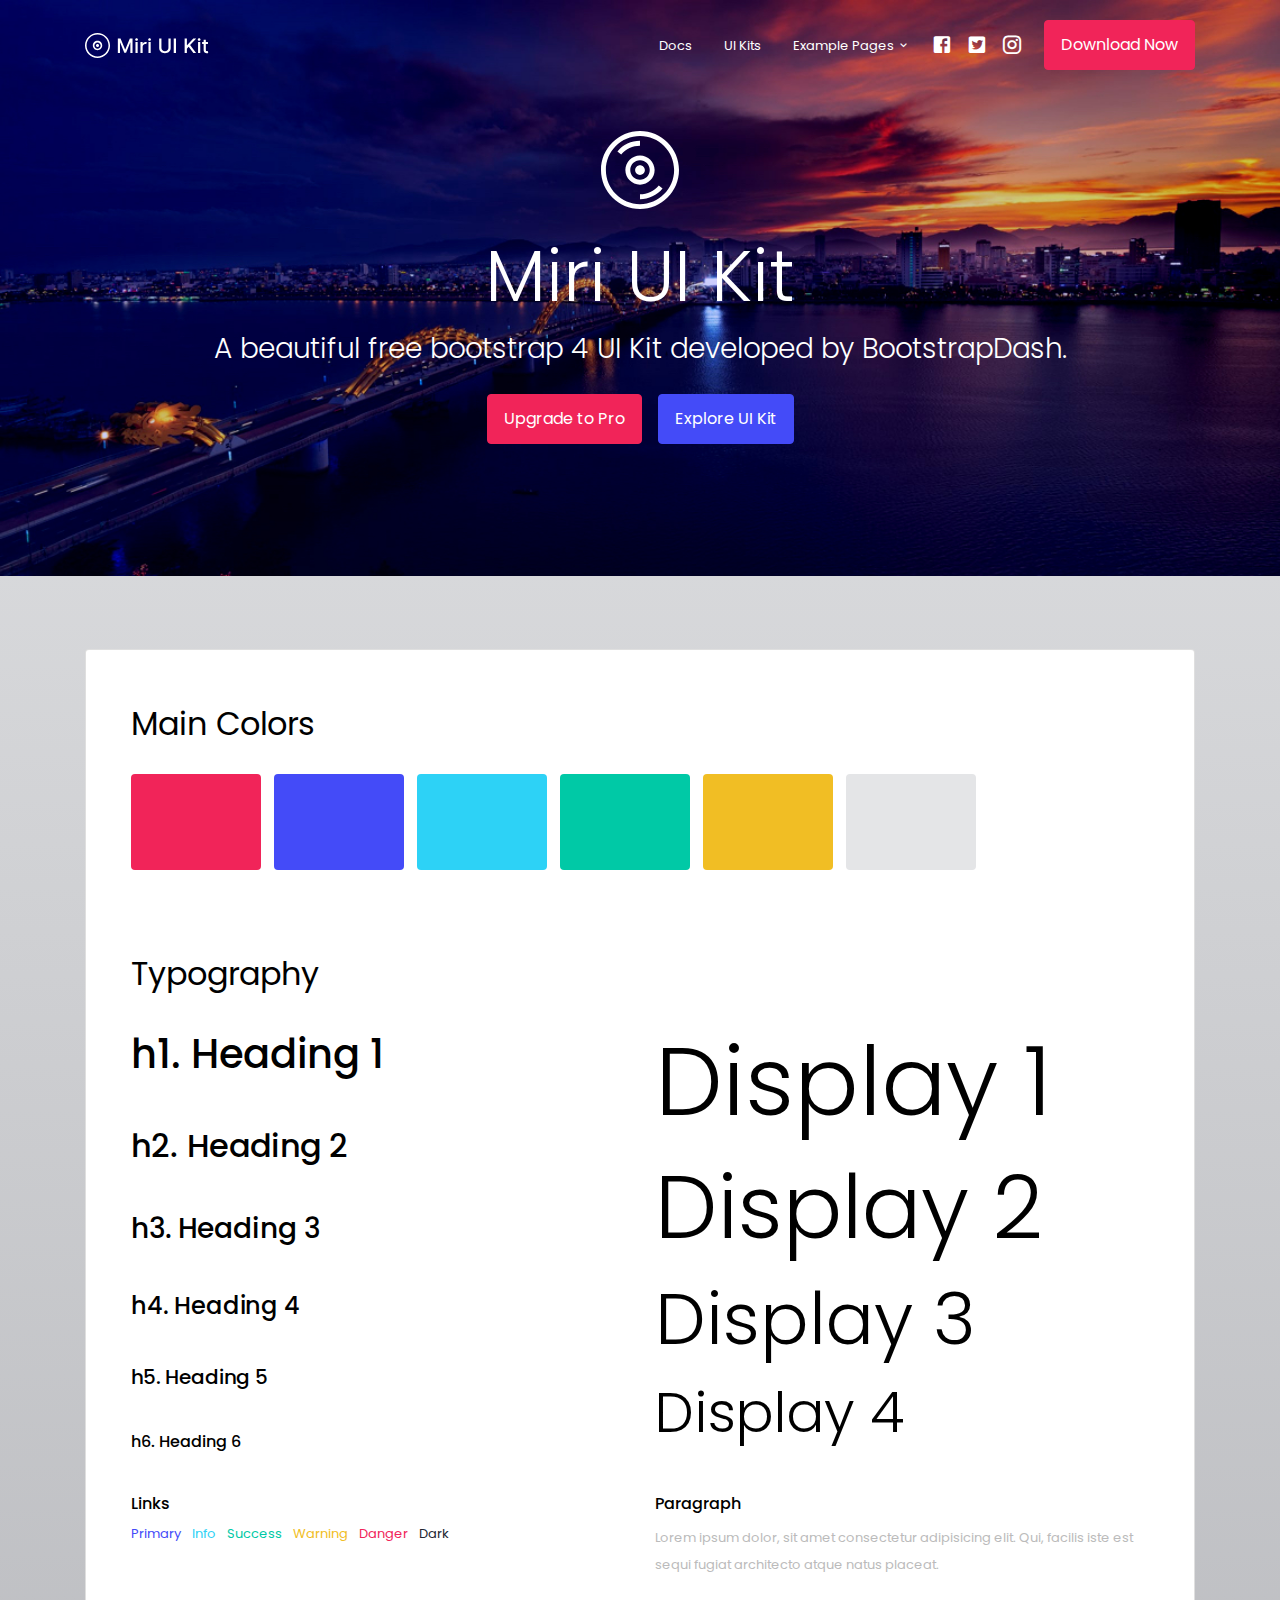
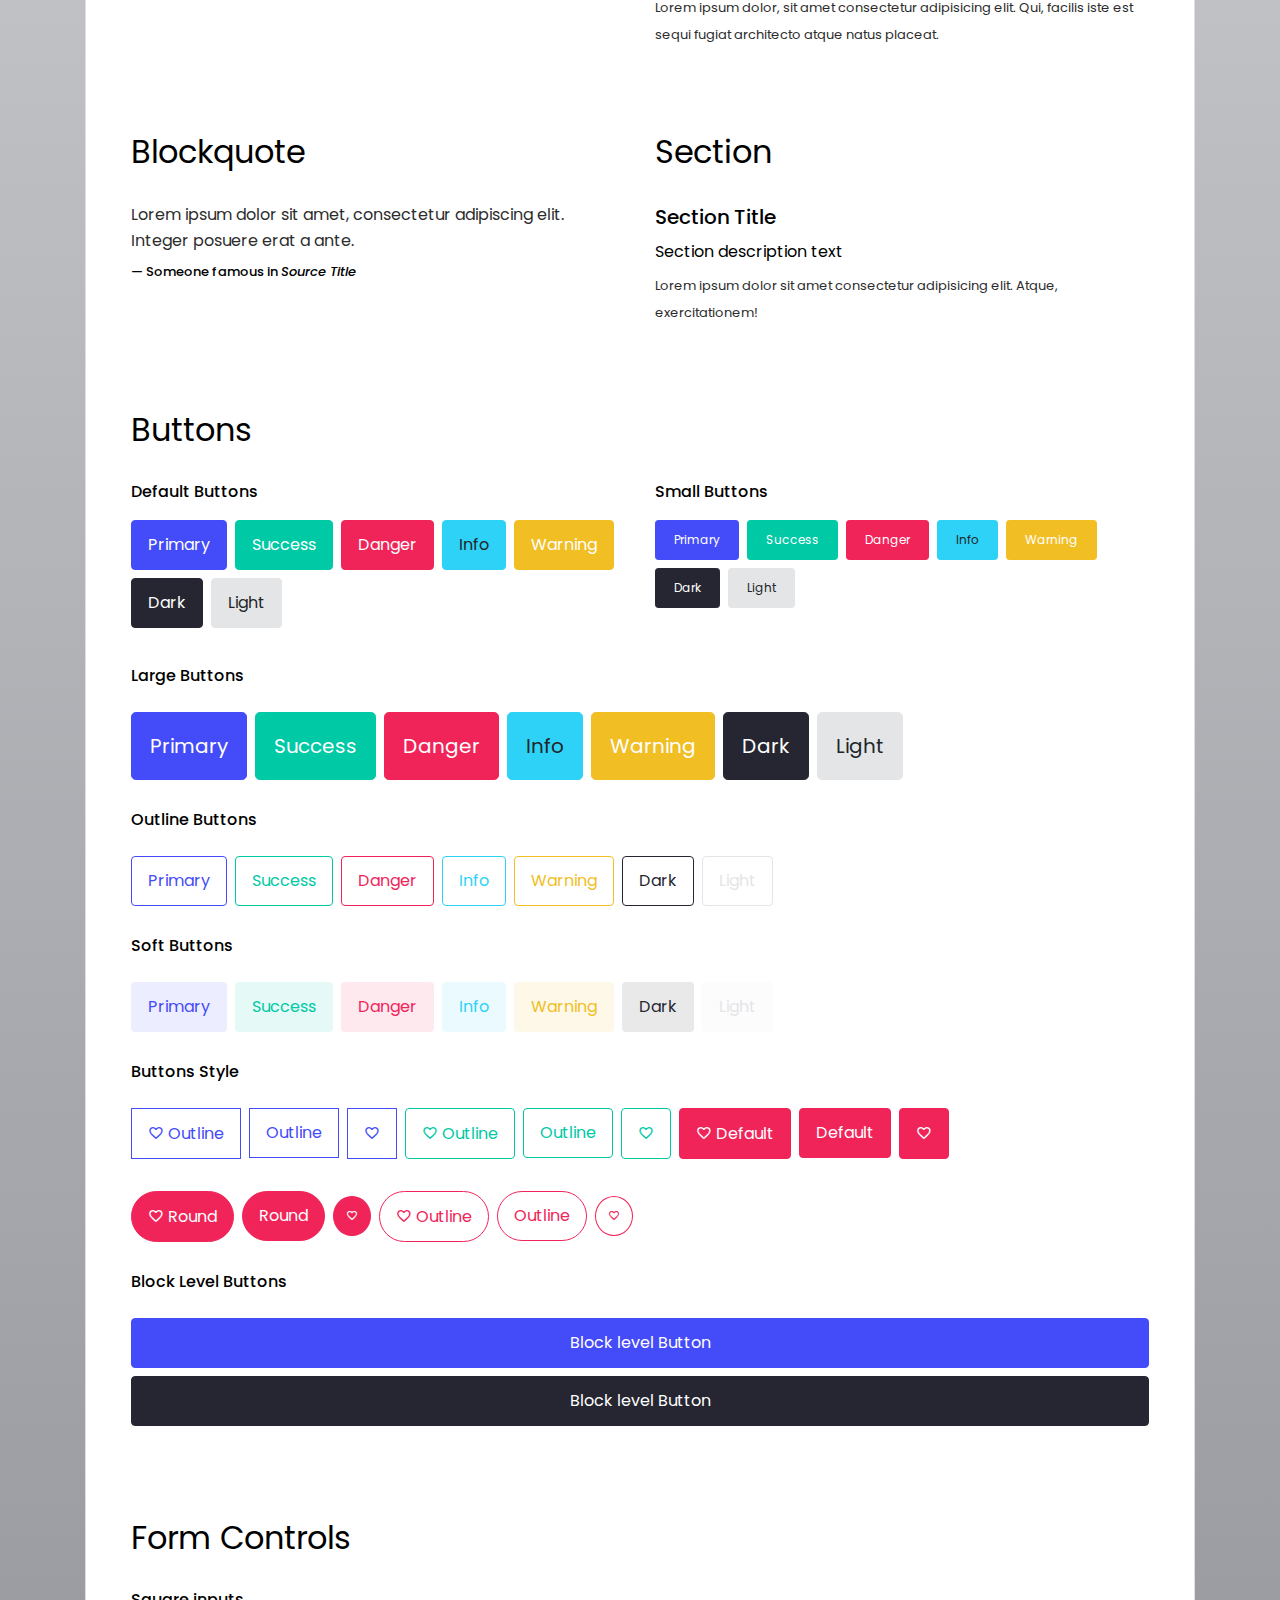
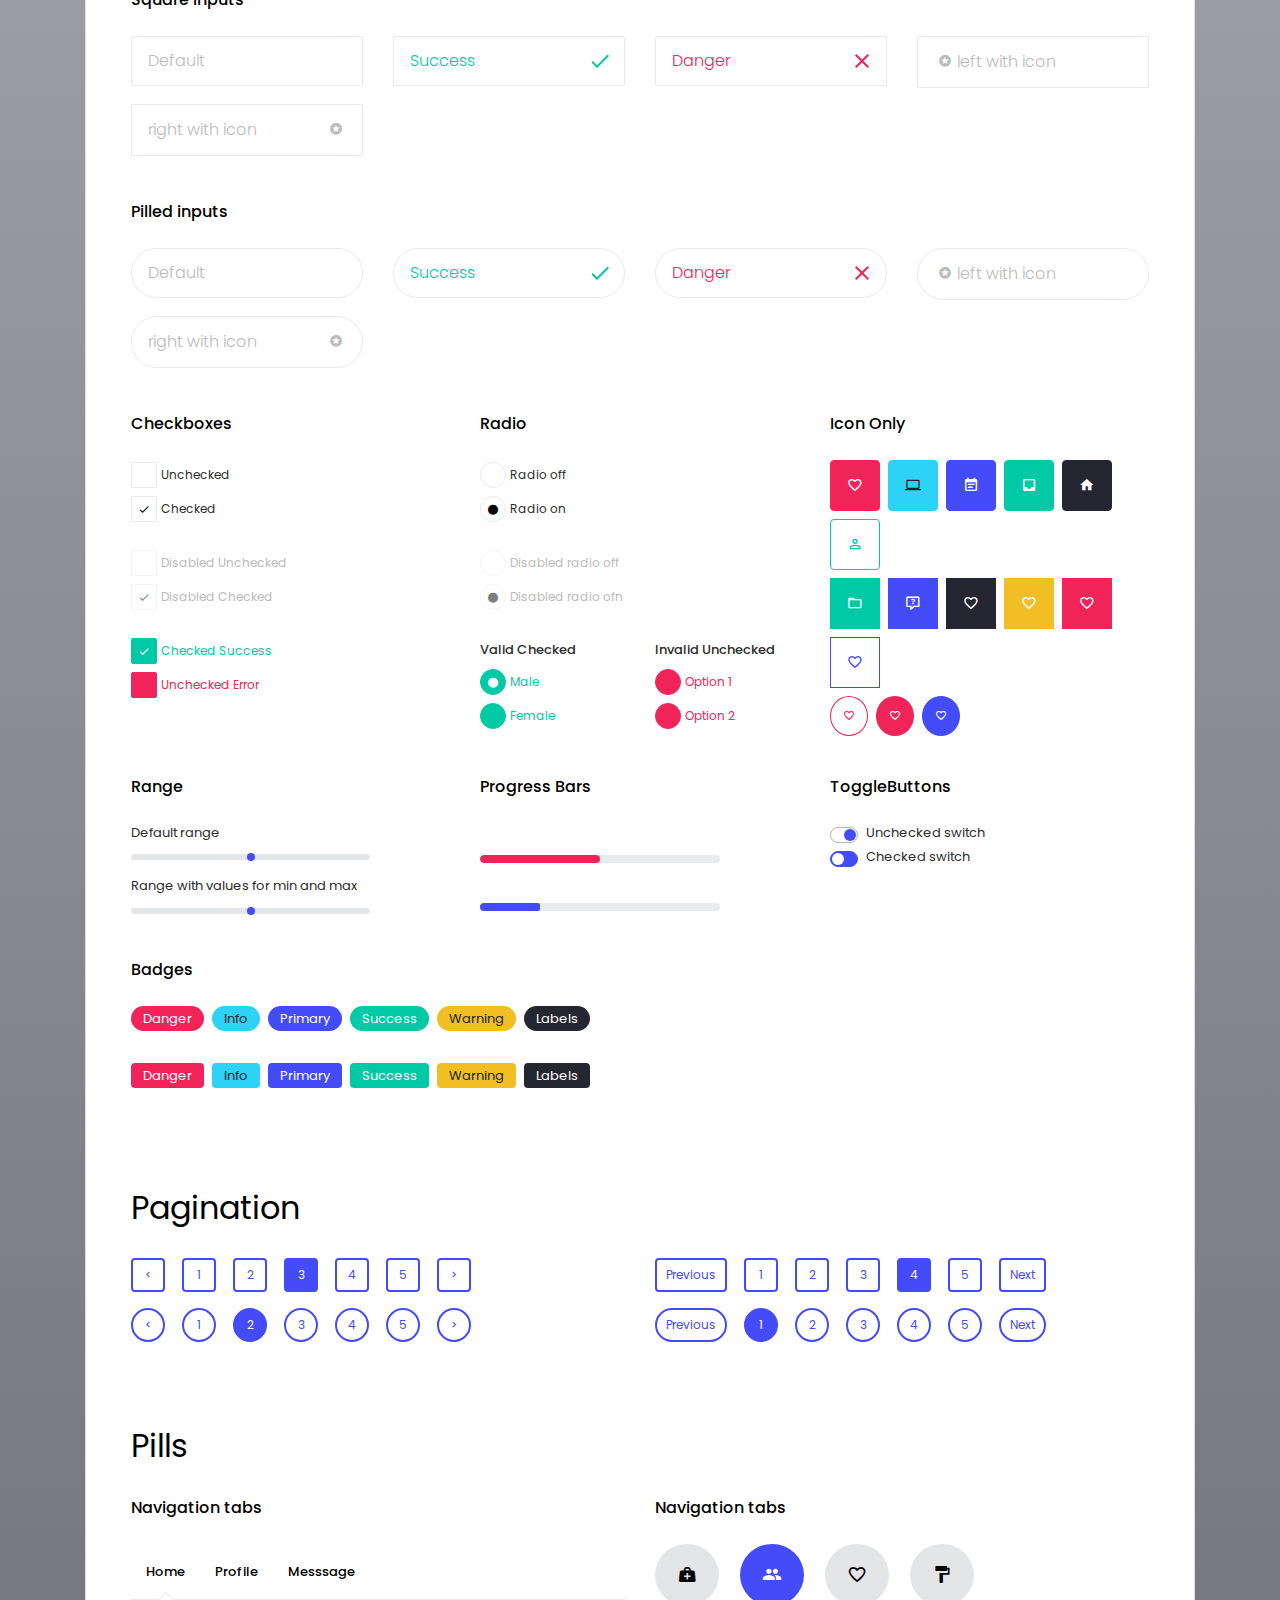
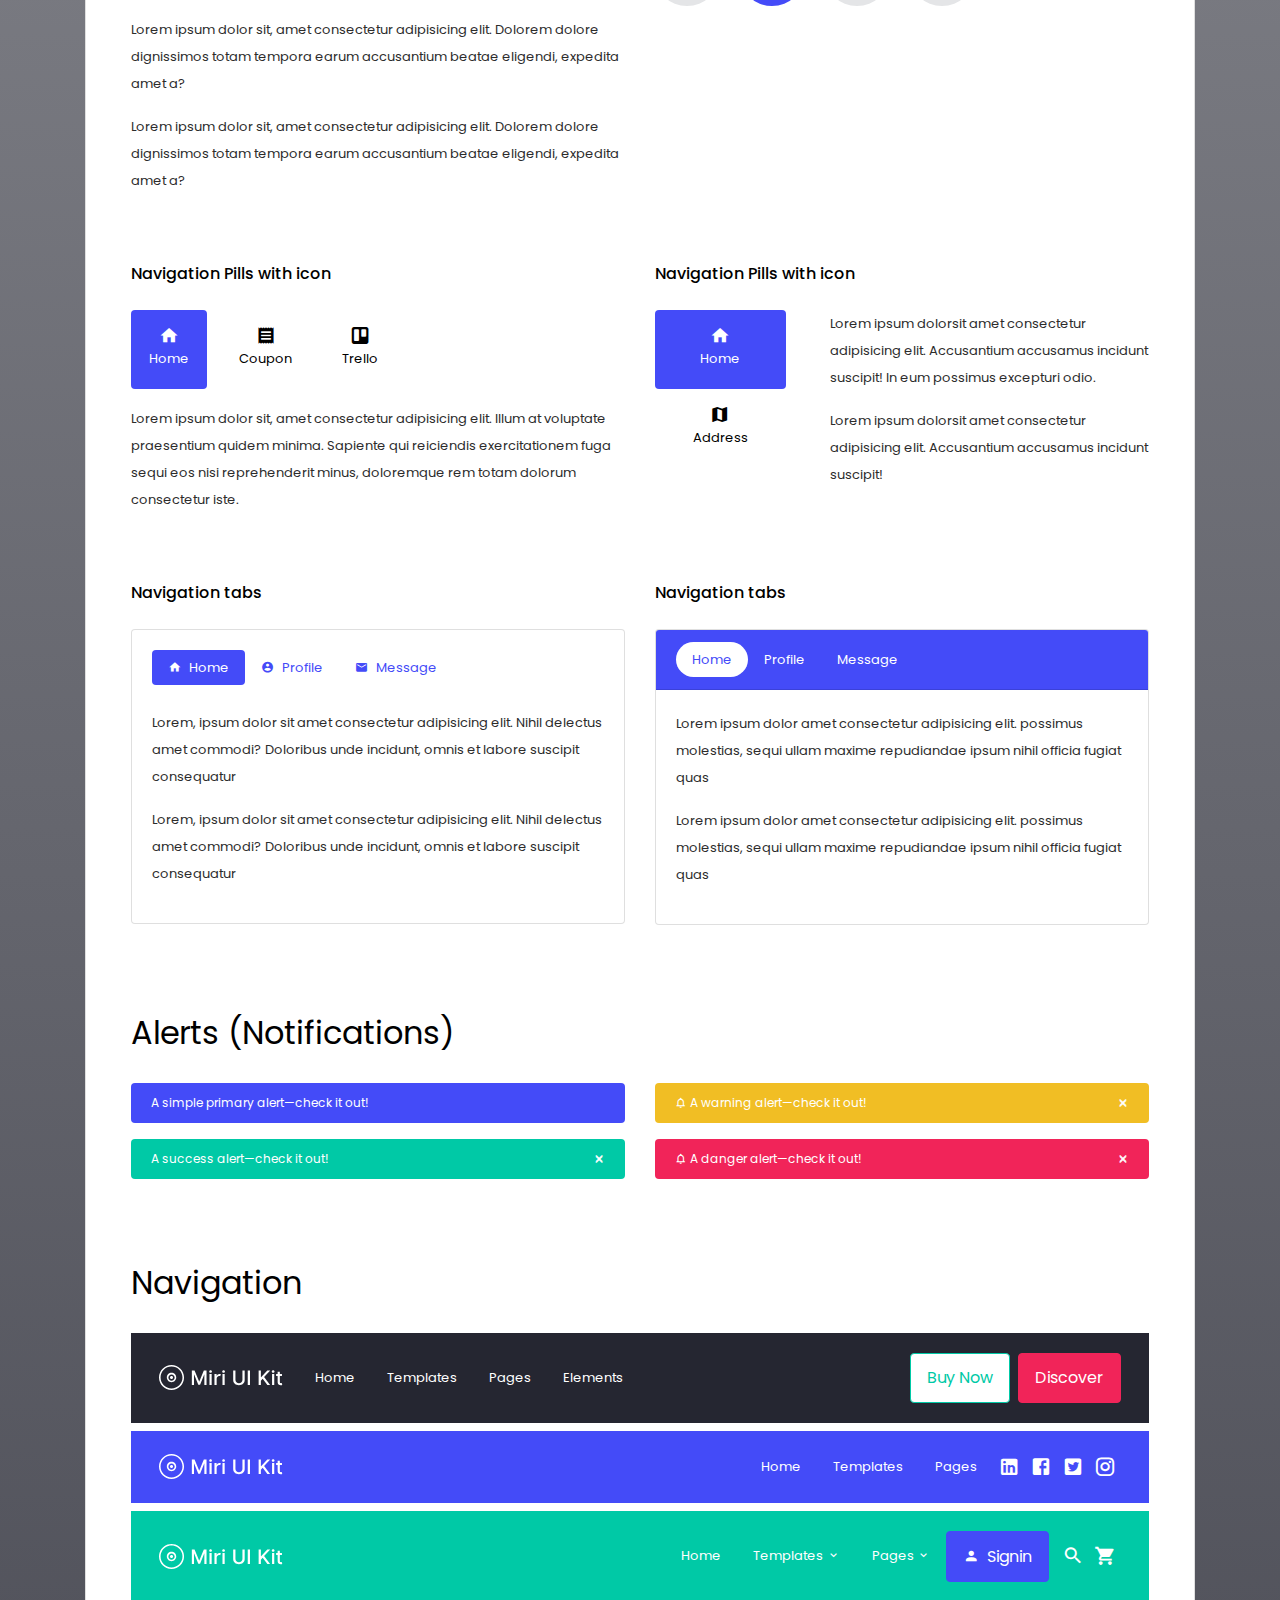
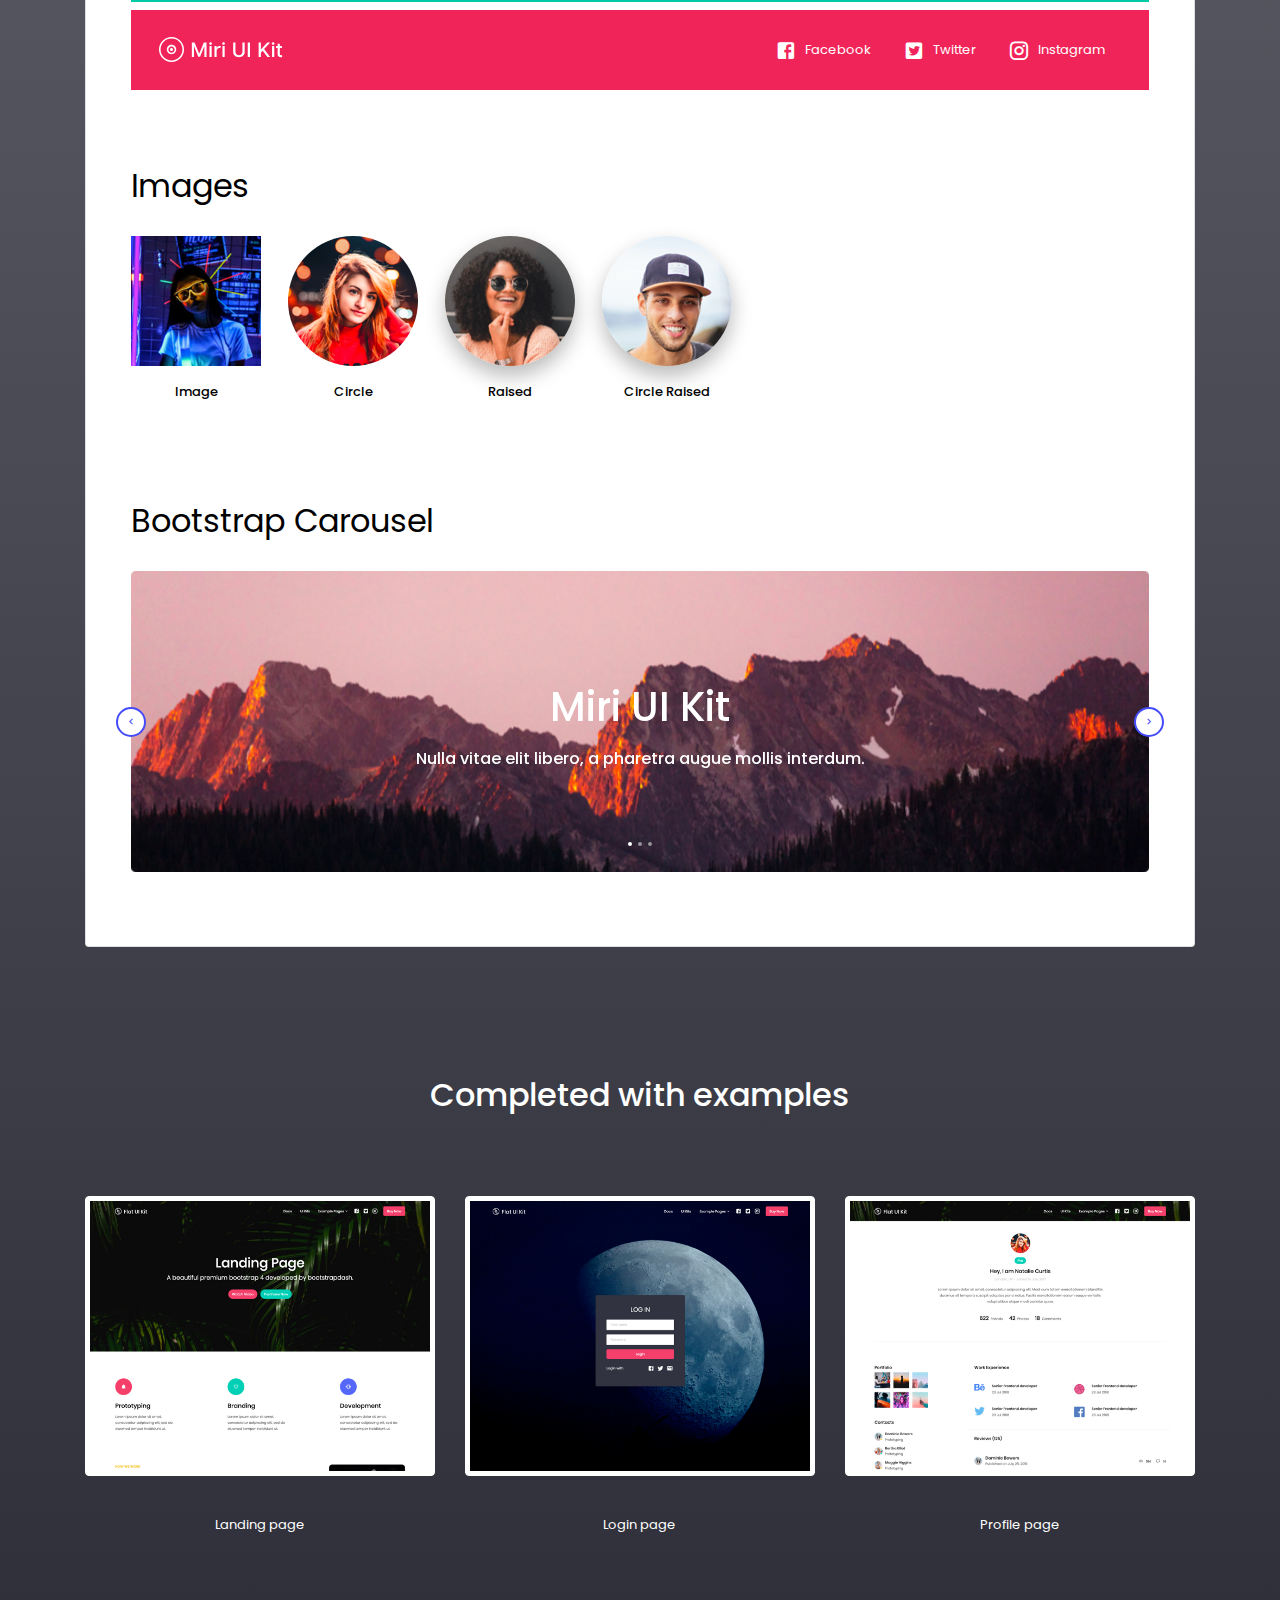
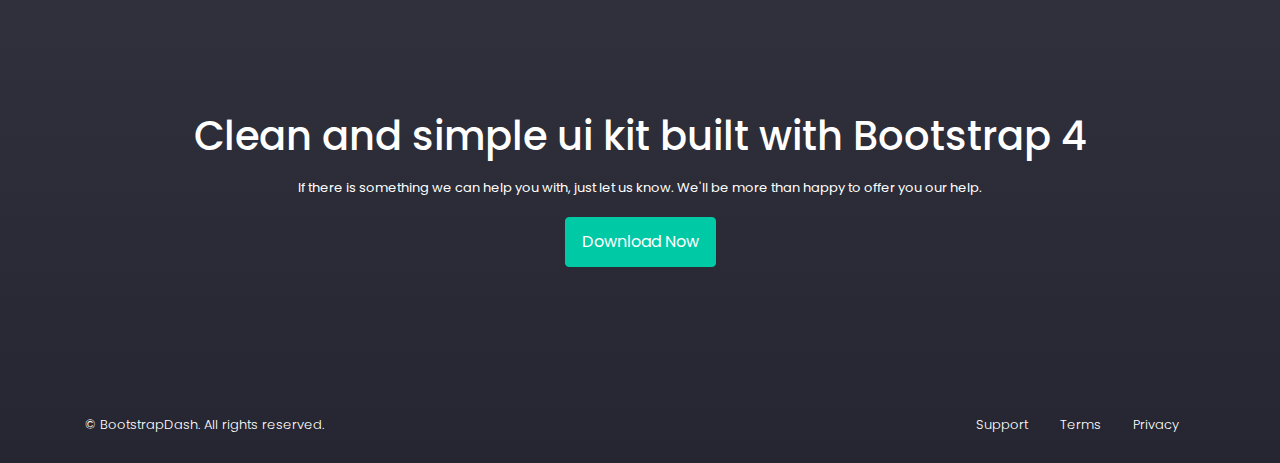
==== commit c8746a1e: "Fixed wordings from pro to free" ====
--- a/demo/index.html
+++ b/demo/index.html
@@ -58,7 +58,7 @@
                         </li>
             
                         <form action="#" class="form-inline ml-lg-3">
-                            <button class="btn btn-danger">Buy Now</button>
+                            <button class="btn btn-danger">Download Now</button>
                         </form>
                     </div>
                 </div>
@@ -66,9 +66,9 @@
         </nav>
         <div class="miri-ui-kit-header-content text-center text-white d-flex flex-column justify-content-center align-items-center">
             <img src="assets/images/logo_icon.svg" alt="logo" height="78" width="78" class="mb-4">
-            <h1 class="display-3 text-white">Miri UI Kit Pro</h1>
-            <p class="h3 font-weight-light text-white">A beautiful premium bootstrap 4 UI Kit developed by BootstrapDash.</p>
-            <p class="py-3"><a href="#!" class="btn btn-danger mr-3">Purchase Now</a><a href="#demo-content" class="btn btn-primary">Explore UI Kit</a></p>
+            <h1 class="display-3 text-white">Miri UI Kit</h1>
+            <p class="h3 font-weight-light text-white">A beautiful free bootstrap 4 UI Kit developed by BootstrapDash.</p>
+            <p class="py-3"><a href="#!" class="btn btn-danger mr-3">Upgrade to Pro</a><a href="#demo-content" class="btn btn-primary">Explore UI Kit</a></p>
         </div>
     </header>
     <div class="container content-wrapper" id="demo-content">
@@ -160,7 +160,7 @@
                             <button class="btn btn-light btn-sm">Light</button>
                         </div>
                     </div>
-                    <div class="col-md-6">
+                    <div class="col-md-12 grid-margin">
                         <h6 class="pb-3">Large Buttons</h6>
                         <div class="miri-ui-kit-demo">
                             <button class="btn btn-primary btn-lg">Primary</button>
@@ -172,60 +172,59 @@
                             <button class="btn btn-light btn-lg">Light</button>
                         </div>
                     </div>
-                    <div class="col-md-6">
+                    <div class="col-md-12 grid-margin">
+                        <h6 class="pb-3">Outline Buttons</h6>
+                        <div class="miri-ui-kit-demo">
+                            <button class="btn btn-outline-primary">Primary</button>
+                            <button class="btn btn-outline-success">Success</button>
+                            <button class="btn btn-outline-danger">Danger</button>
+                            <button class="btn btn-outline-info">Info</button>
+                            <button class="btn btn-outline-warning">Warning</button>
+                            <button class="btn btn-outline-dark">Dark</button>
+                            <button class="btn btn-outline-light">Light</button>
+                        </div>
+                    </div>
+                    <div class="col-md-12 grid-margin">
+                        <h6 class="pb-3">Soft Buttons</h6>
+                        <div class="miri-ui-kit-demo">
+                            <button class="btn btn-soft-primary">Primary</button>
+                            <button class="btn btn-soft-success">Success</button>
+                            <button class="btn btn-soft-danger">Danger</button>
+                            <button class="btn btn-soft-info">Info</button>
+                            <button class="btn btn-soft-warning">Warning</button>
+                            <button class="btn btn-soft-dark">Dark</button>
+                            <button class="btn btn-soft-light">Light</button>
+                        </div>
+                    </div>
+                    <div class="col-md-12 grid-margin">
                         <h6 class="pb-3">Buttons Style</h6>
-                        <div class="row">
-                            <div class="col-6">
-                                <div class="row">
-                                    <div class="col-12">
-                                        <div class="miri-ui-kit-demo">
-                                            <button class="btn btn-outline-primary btn-squared"><i class="mdi mdi-heart-outline"></i>
-                                                Outline</button>
-                                            <button class="btn btn-outline-primary btn-squared"> Outline</button>
-                                            <button class="btn btn-outline-primary btn-squared"><i class="mdi mdi-heart-outline"></i></button>
-                                        </div>
-                                    </div>
-                                </div>
-                                <div class="row">
-                                    <div class="col-12">
-                                        <div class="miri-ui-kit-demo">
-                                            <button class="btn btn-outline-success"><i class="mdi mdi-heart-outline"></i> Outline</button>
-                                            <button class="btn btn-outline-success"> Outline</button>
-                                            <button class="btn btn-outline-success"><i class="mdi mdi-heart-outline"></i></button>
-                                        </div>
-                                    </div>
-                                </div>
-                                <div class="row">
-                                    <div class="col-12">
-                                        <div class="miri-ui-kit-demo">
-                                            <button class="btn btn-danger"><i class="mdi mdi-heart-outline"></i> Default</button>
-                                            <button class="btn btn-danger"> Default</button>
-                                            <button class="btn btn-danger"><i class="mdi mdi-heart-outline"></i></button>
-                                        </div>
-                                    </div>
-                                </div>
-                            </div>
-                            <div class="col-6">
-                                <div class="row">
-                                    <div class="col-12">
-                                        <div class="miri-ui-kit-demo">
-                                            <button class="btn btn-danger btn-pill"><i class="mdi mdi-heart-outline"></i> Round</button>
-                                            <button class="btn btn-danger btn-pill"> Round</button>
-                                            <button class="btn btn-danger btn-rounded"><i class="mdi mdi-heart-outline"></i></button>
-                                        </div>
-                                    </div>
-                                </div>
-                                <div class="row mb-2">
-                                    <div class="col-12">
-                                        <div class="miri-ui-kit-demo">
-                                            <button class="btn btn-outline-danger btn-pill"><i class="mdi mdi-heart-outline"></i>
-                                                Outline</button>
-                                            <button class="btn btn-outline-danger btn-pill"> Outline</button>
-                                            <button class="btn btn-outline-danger btn-rounded"><i class="mdi mdi-heart-outline"></i></button>
-                                        </div>
-                                    </div>
-                                </div>
-                            </div>
+                        <div class="miri-ui-kit-demo mb-4">
+                            <button class="btn btn-outline-primary btn-squared"><i class="mdi mdi-heart-outline"></i>
+                                Outline</button>
+                            <button class="btn btn-outline-primary btn-squared"> Outline</button>
+                            <button class="btn btn-outline-primary btn-squared"><i class="mdi mdi-heart-outline"></i></button>
+                            <button class="btn btn-outline-success"><i class="mdi mdi-heart-outline"></i> Outline</button>
+                            <button class="btn btn-outline-success"> Outline</button>
+                            <button class="btn btn-outline-success"><i class="mdi mdi-heart-outline"></i></button>
+                            <button class="btn btn-danger"><i class="mdi mdi-heart-outline"></i> Default</button>
+                            <button class="btn btn-danger"> Default</button>
+                            <button class="btn btn-danger"><i class="mdi mdi-heart-outline"></i></button>
+                        </div>
+                        <div class="miri-ui-kit-demo">
+                            <button class="btn btn-danger btn-pill"><i class="mdi mdi-heart-outline"></i> Round</button>
+                            <button class="btn btn-danger btn-pill"> Round</button>
+                            <button class="btn btn-danger btn-rounded"><i class="mdi mdi-heart-outline"></i></button>
+                            <button class="btn btn-outline-danger btn-pill"><i class="mdi mdi-heart-outline"></i>
+                                Outline</button>
+                            <button class="btn btn-outline-danger btn-pill"> Outline</button>
+                            <button class="btn btn-outline-danger btn-rounded"><i class="mdi mdi-heart-outline"></i></button>
+                        </div>
+                    </div>
+                    <div class="col-md-12">
+                        <h6 class="pb-3">Block Level Buttons</h6>
+                        <div class="miri-ui-kit-demo mb-4">
+                            <Button class="btn btn-block btn-primary"> Block level Button</Button>
+                            <Button class="btn btn-block btn-dark"> Block level Button</Button>
                         </div>
                     </div>
                 </div>
@@ -996,7 +995,7 @@
             <section class="footer-content text-center text-white pt-4">
                 <h1 class="text-white">Clean and simple ui kit built with Bootstrap 4</h1>
                 <p>If there is something we can help you with, just let us know. We'll be more than happy to offer you our help.</p>
-                <button class="btn btn-success">Buy Now</button>
+                <button class="btn btn-success">Download Now</button>
             </section>
             <nav class="navbar navbar-dark bg-transparent navbar-expand d-block d-sm-flex text-center">
                 <span class="navbar-text">&copy; BootstrapDash. All rights reserved.</span>
--- a/demo/assets/css/demo.css
+++ b/demo/assets/css/demo.css
@@ -54,11 +54,11 @@
   margin-right: 10px;
   margin-bottom: 10px; }
 
-.flat-ui-kit-demo .btn, .flat-ui-kit-demo .badge {
+.miri-ui-kit-demo .btn, .miri-ui-kit-demo .badge {
   margin-right: 5px;
   margin-bottom: 8px; }
 
-.flat-ui-kit-demo .progress {
+.miri-ui-kit-demo .progress {
   margin-top: 40px; }
 
 .card-title {
@@ -78,7 +78,7 @@
 .example-section .img-thumbnail {
   border-color: #ffffff; }
 
-.flat-ui-kit-section {
+.miri-ui-kit-section {
   padding-top: 55px;
   padding-bottom: 55px; }
 
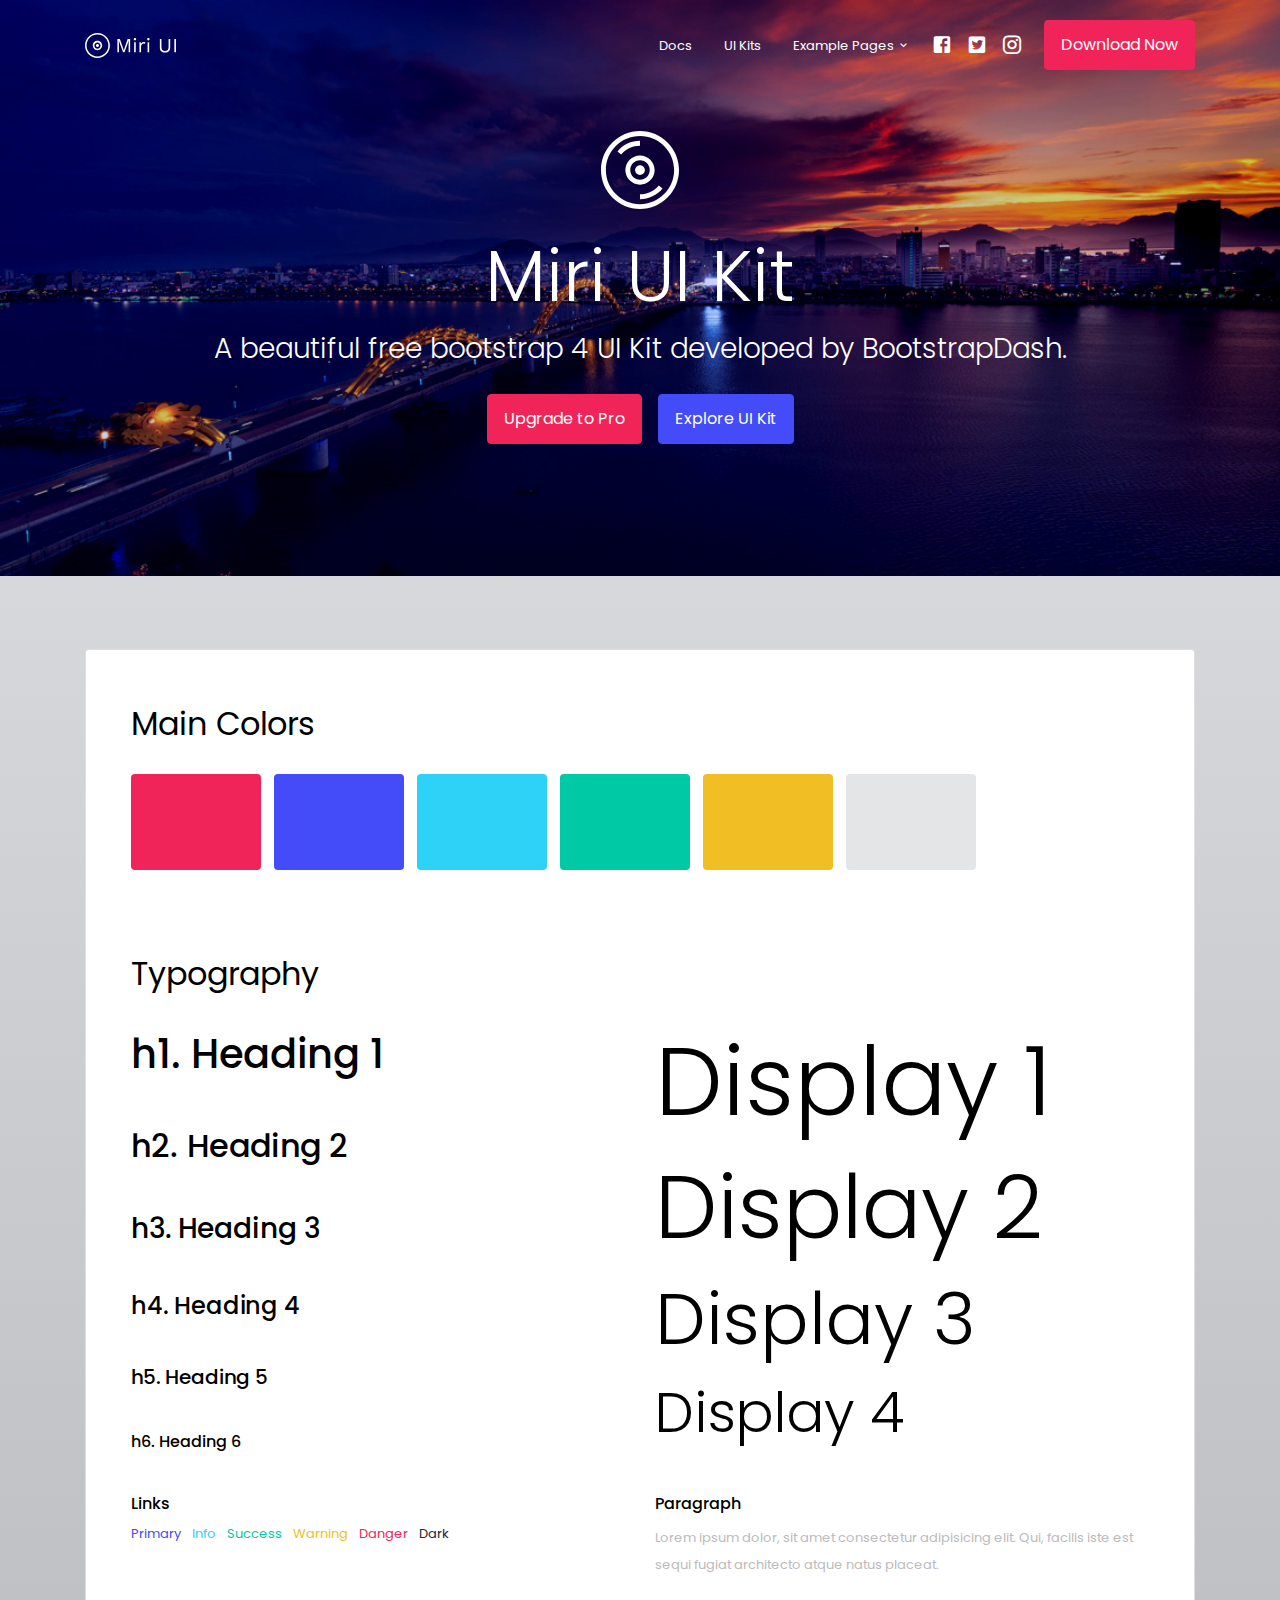
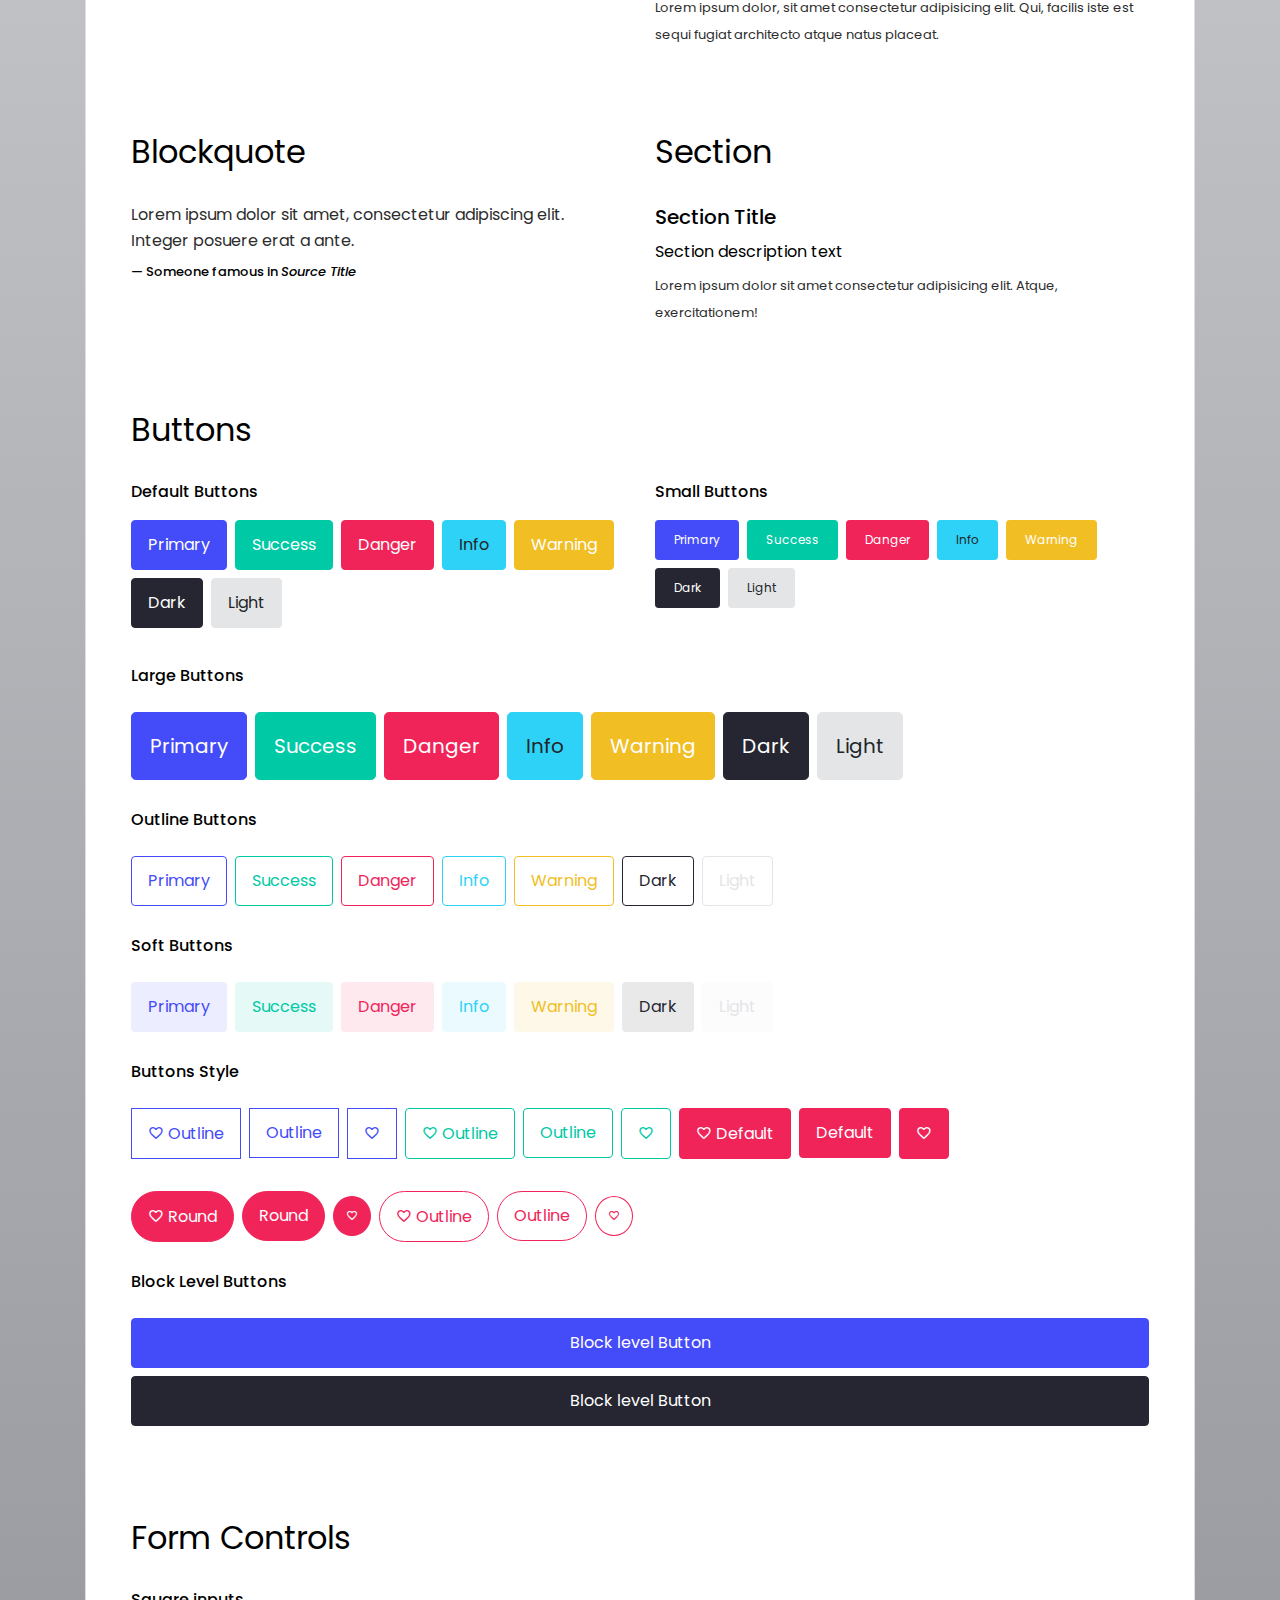
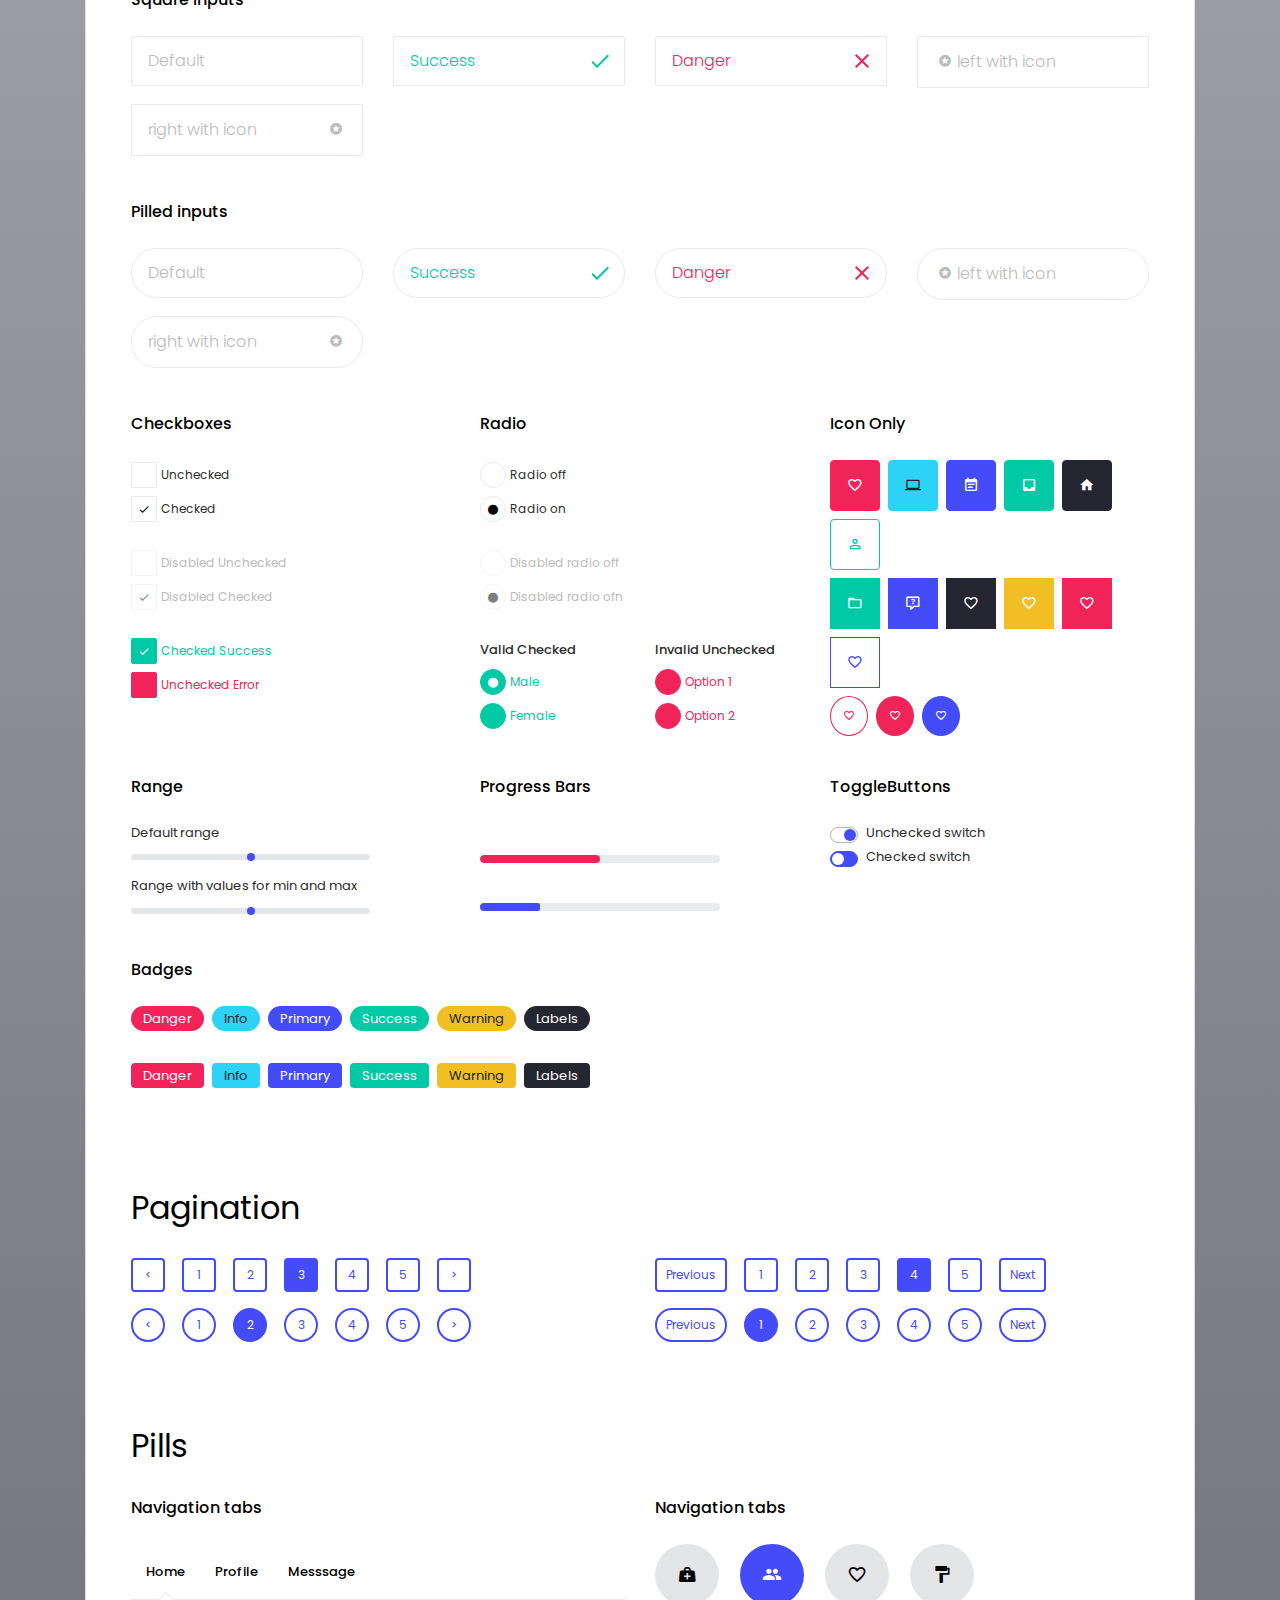
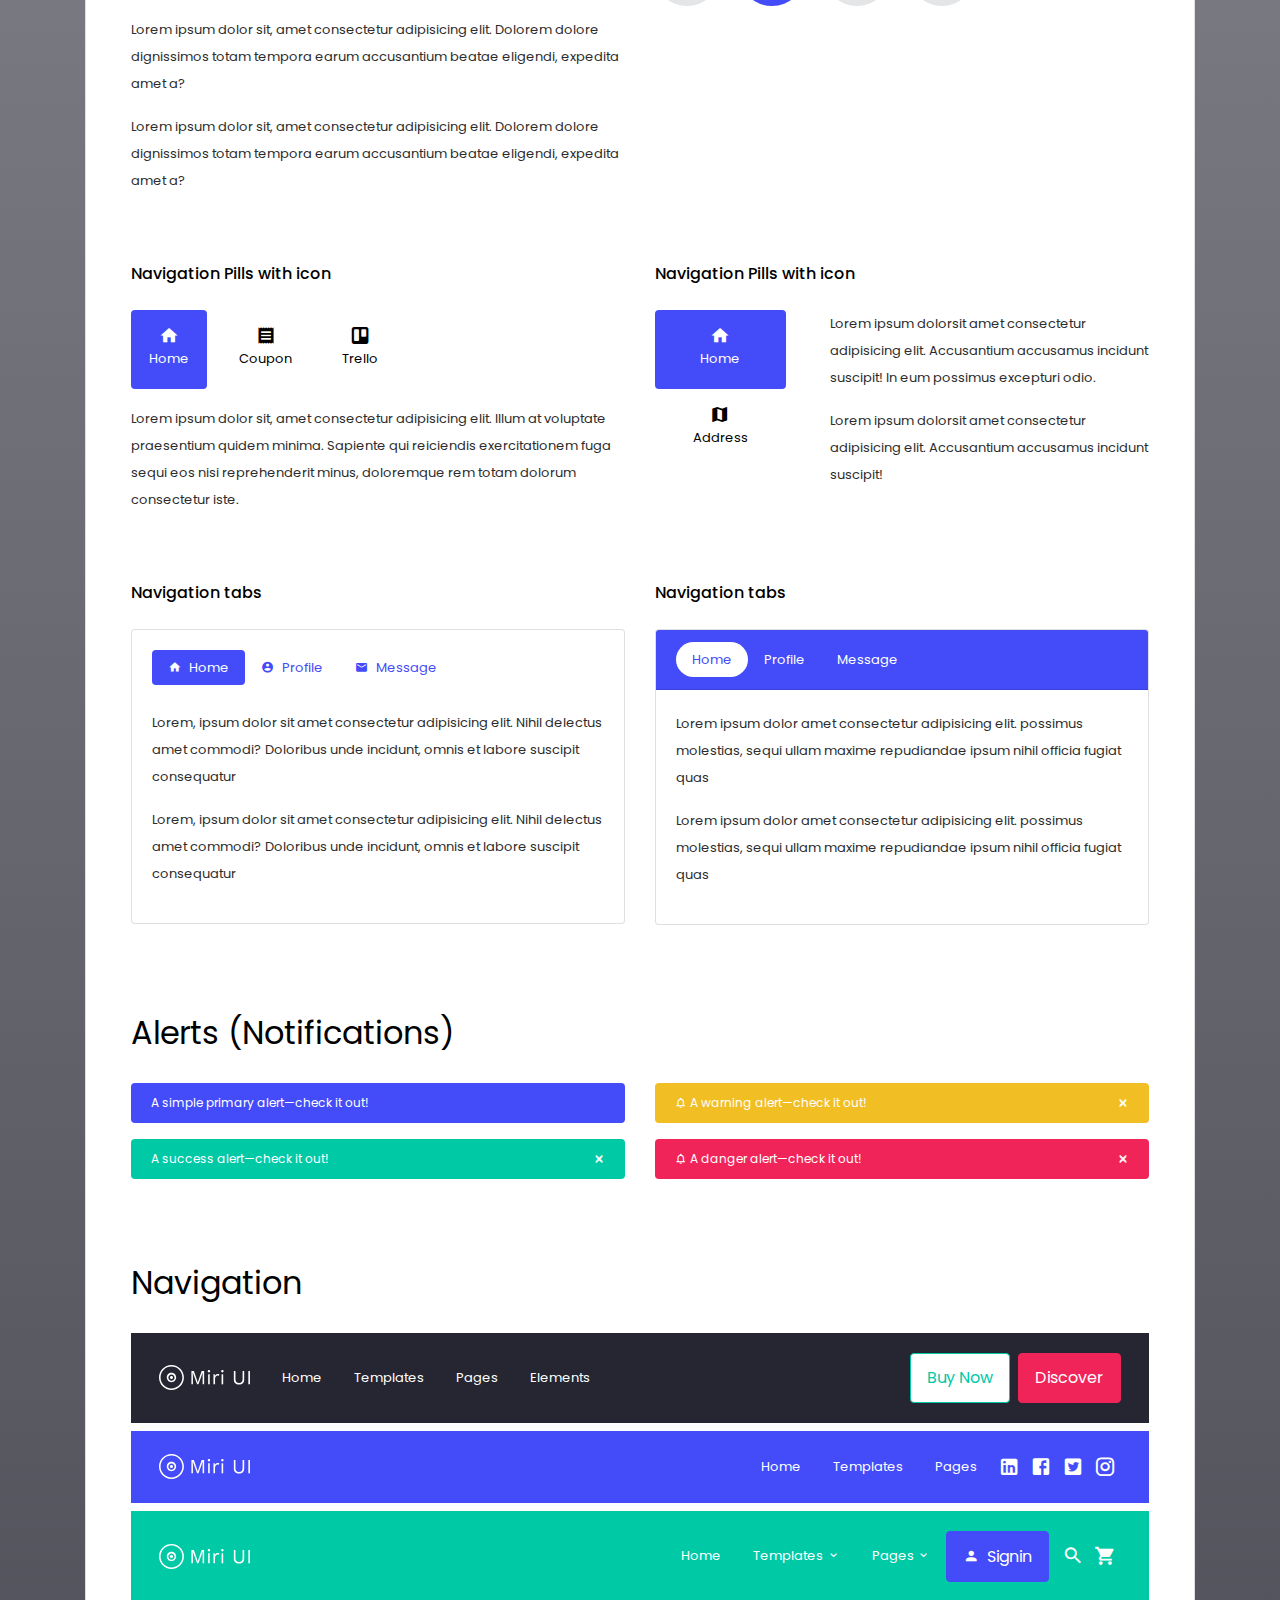
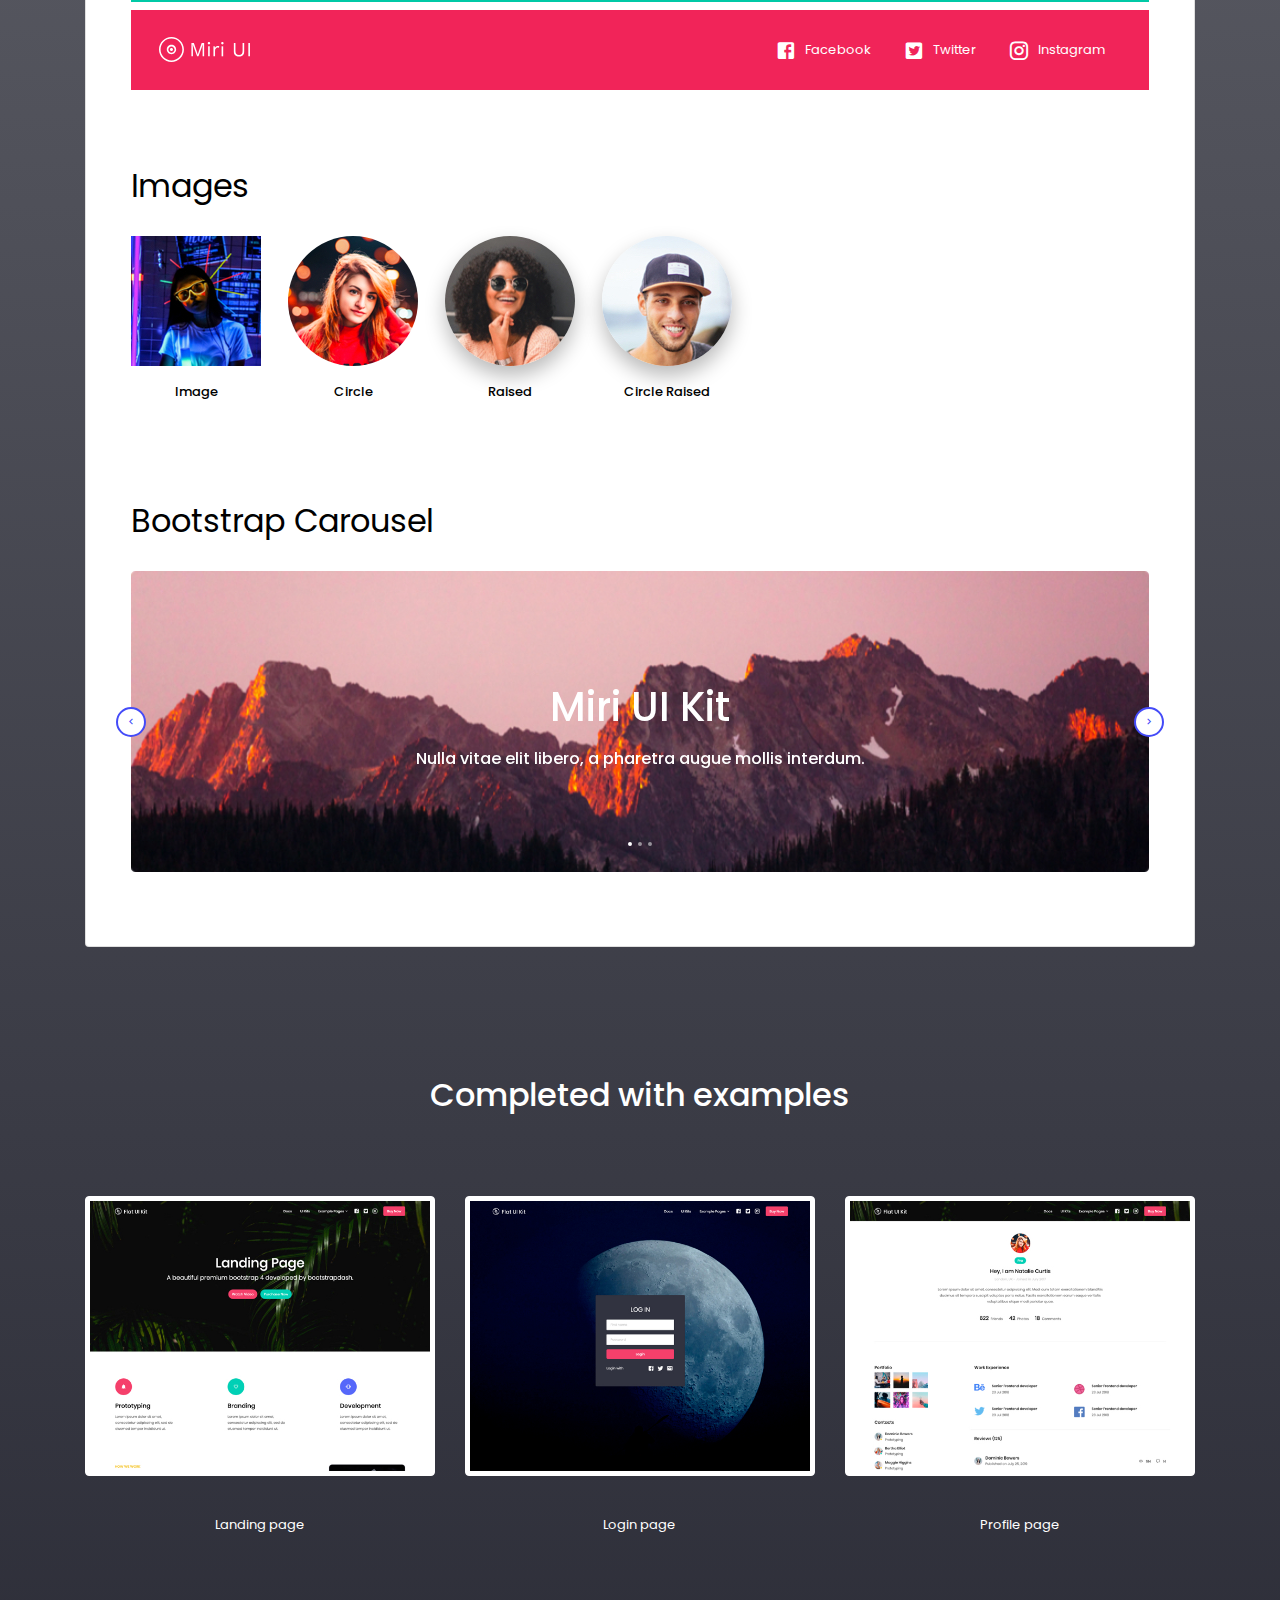
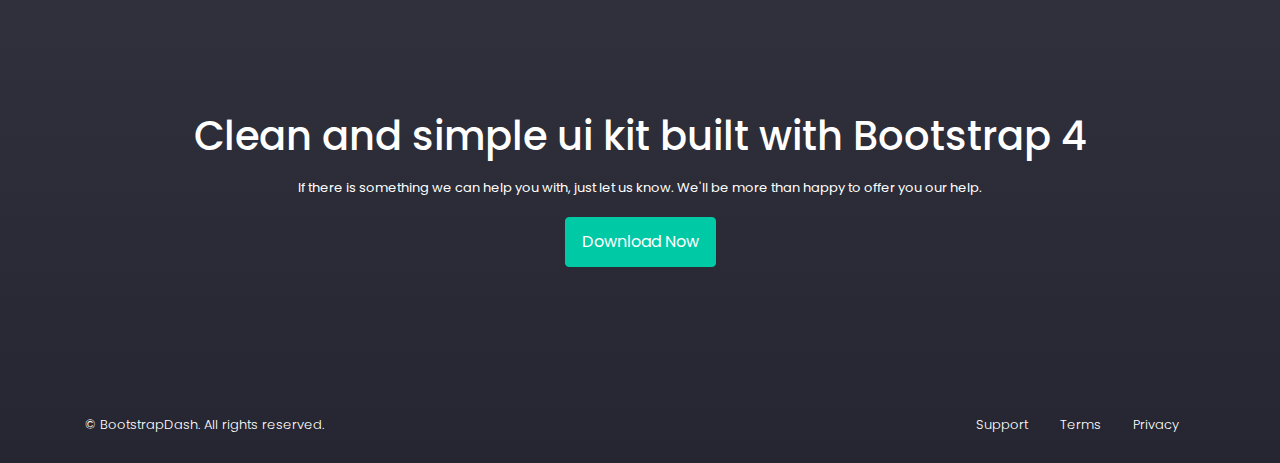
==== commit 07e5a0f2: "corrected documentation url" ====
--- a/demo/index.html
+++ b/demo/index.html
@@ -29,7 +29,7 @@
                 <div class="collapse navbar-collapse" id="miriUiKitNavbar">
                     <div class="navbar-nav ml-auto">
                         <li class="nav-item">
-                            <a class="nav-link" href="http://bootstrapdash.com/demo/miri-ui-kit-pro/documentation/documentation.html" target="_blank">Docs</span></a>
+                            <a class="nav-link" href="http://bootstrapdash.com/demo/miri-ui-kit-free/documentation/documentation.html" target="_blank">Docs</span></a>
                         </li>
             
                         <li class="nav-item">
--- a/src/css/miri-ui-kit-free.css
+++ b/src/css/miri-ui-kit-free.css
@@ -8617,7 +8617,7 @@
   padding-bottom: 34px; }
 
 @media (max-width: 575.98px) {
-  .navbar-expand-sm .form-inline, .navbar-expand-sm .nav-item {
+  .navbar-expand-sm .form-inline, .navbar-expand-sm .nav-item, .navbar-expand-sm button, .navbar-expand-sm .btn {
     margin-top: 10px;
     margin-bottom: 10px; } }
 
@@ -8645,7 +8645,7 @@
     display: block; } }
 
 @media (max-width: 767.98px) {
-  .navbar-expand-md .form-inline, .navbar-expand-md .nav-item {
+  .navbar-expand-md .form-inline, .navbar-expand-md .nav-item, .navbar-expand-md button, .navbar-expand-md .btn {
     margin-top: 10px;
     margin-bottom: 10px; } }
 
@@ -8673,7 +8673,7 @@
     display: block; } }
 
 @media (max-width: 991.98px) {
-  .navbar-expand-lg .form-inline, .navbar-expand-lg .nav-item {
+  .navbar-expand-lg .form-inline, .navbar-expand-lg .nav-item, .navbar-expand-lg button, .navbar-expand-lg .btn {
     margin-top: 10px;
     margin-bottom: 10px; } }
 
@@ -8701,7 +8701,7 @@
     display: block; } }
 
 @media (max-width: 1199.98px) {
-  .navbar-expand-xl .form-inline, .navbar-expand-xl .nav-item {
+  .navbar-expand-xl .form-inline, .navbar-expand-xl .nav-item, .navbar-expand-xl button, .navbar-expand-xl .btn {
     margin-top: 10px;
     margin-bottom: 10px; } }
 
@@ -8728,7 +8728,7 @@
   .navbar-expand-xl .dropdown:hover .dropdown-menu {
     display: block; } }
 
-.navbar-expand .form-inline, .navbar-expand .nav-item {
+.navbar-expand .form-inline, .navbar-expand .nav-item, .navbar-expand button, .navbar-expand .btn {
   margin-top: 10px;
   margin-bottom: 10px; }
 
--- a/demo/assets/css/demo.css
+++ b/demo/assets/css/demo.css
@@ -45,6 +45,8 @@
 
 .card-demo-wrapper {
   padding: 30px 25px; }
+  .card-demo-wrapper .navbar {
+    z-index: 0; }
 
 .demo-color-box {
   display: inline-block;
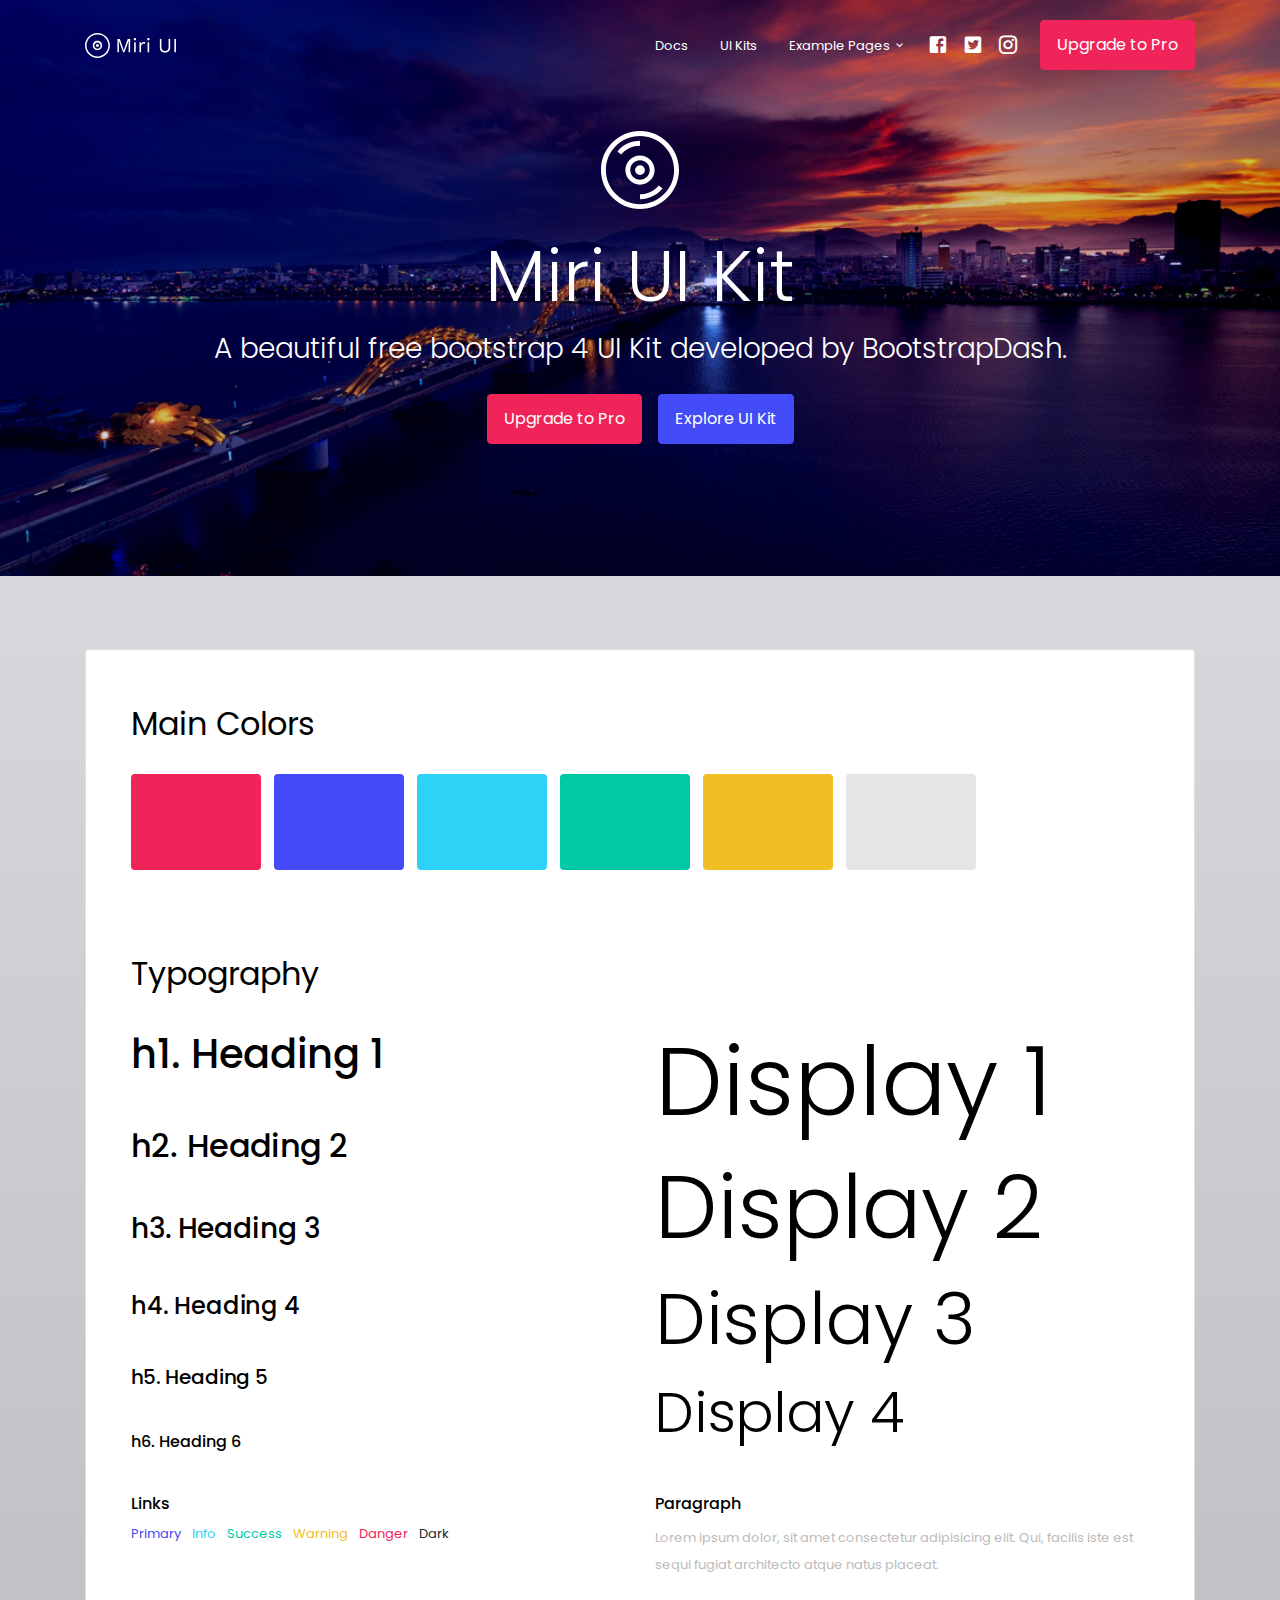
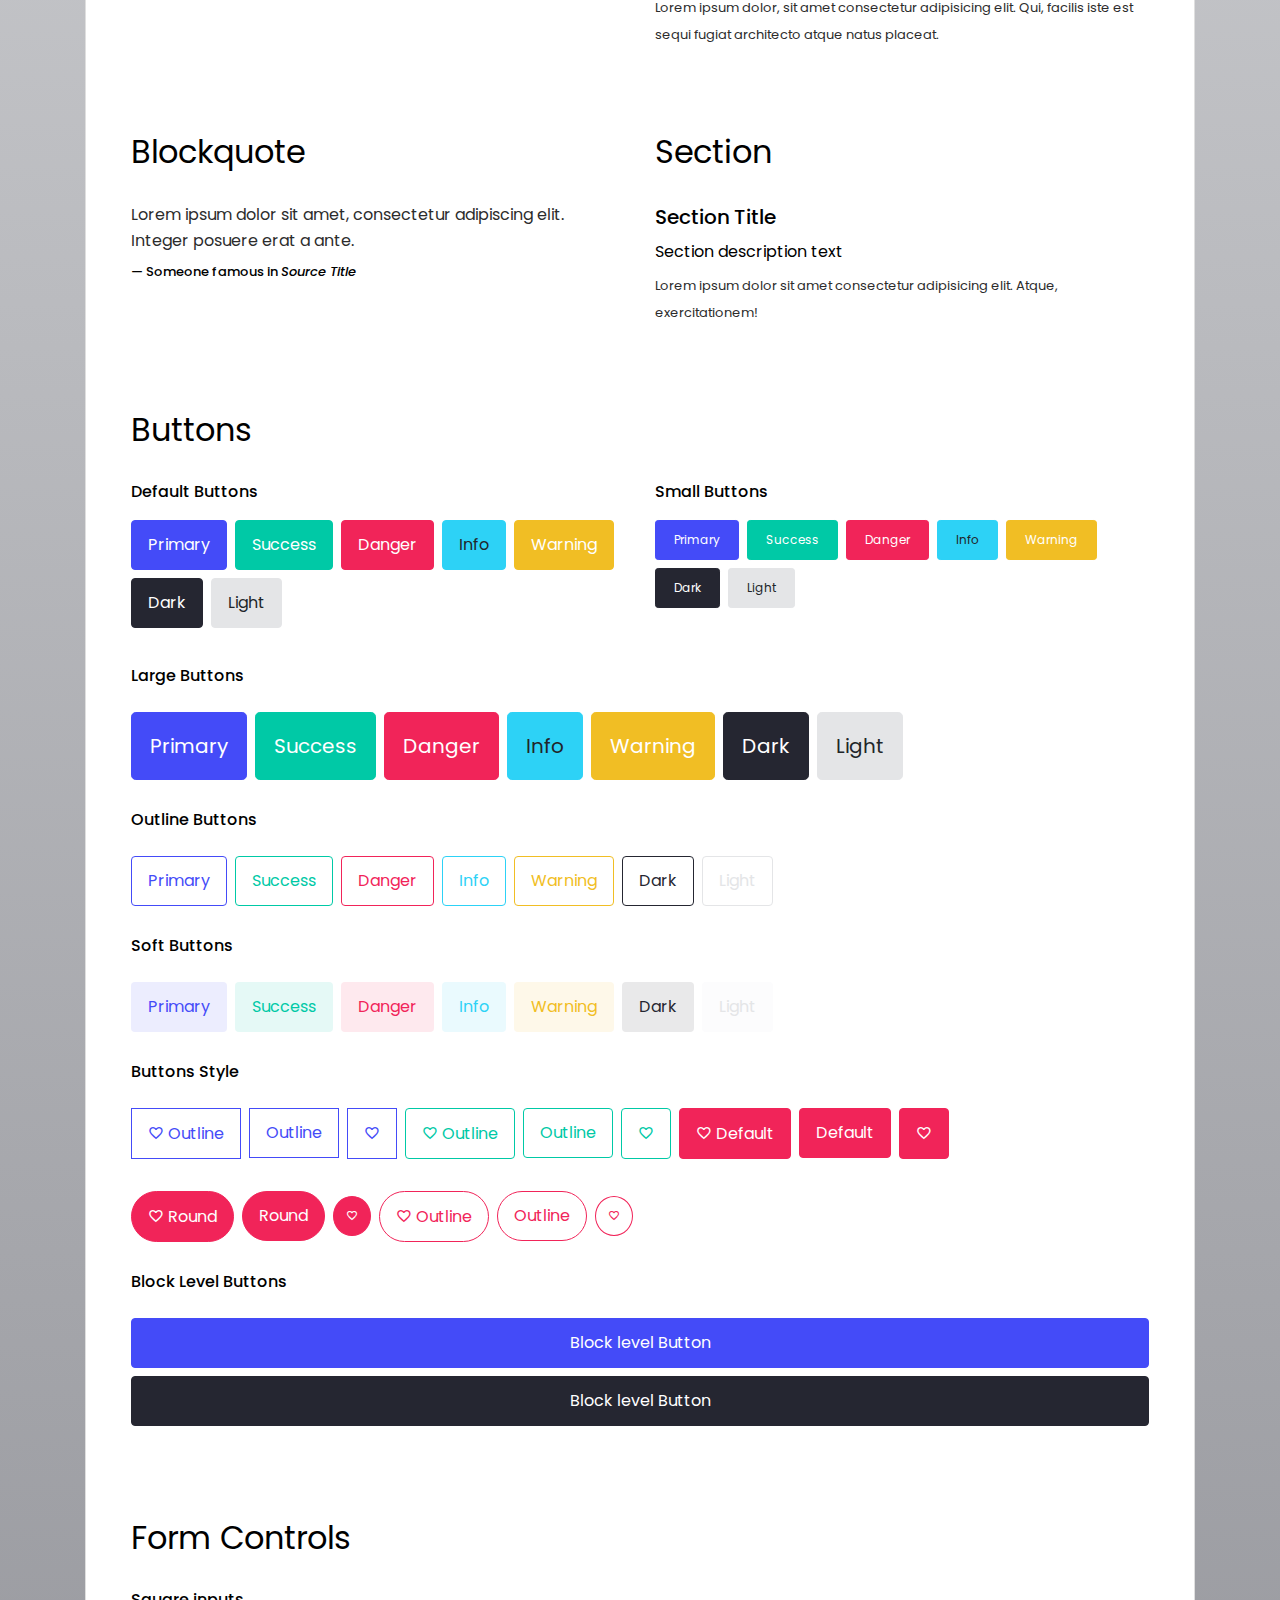
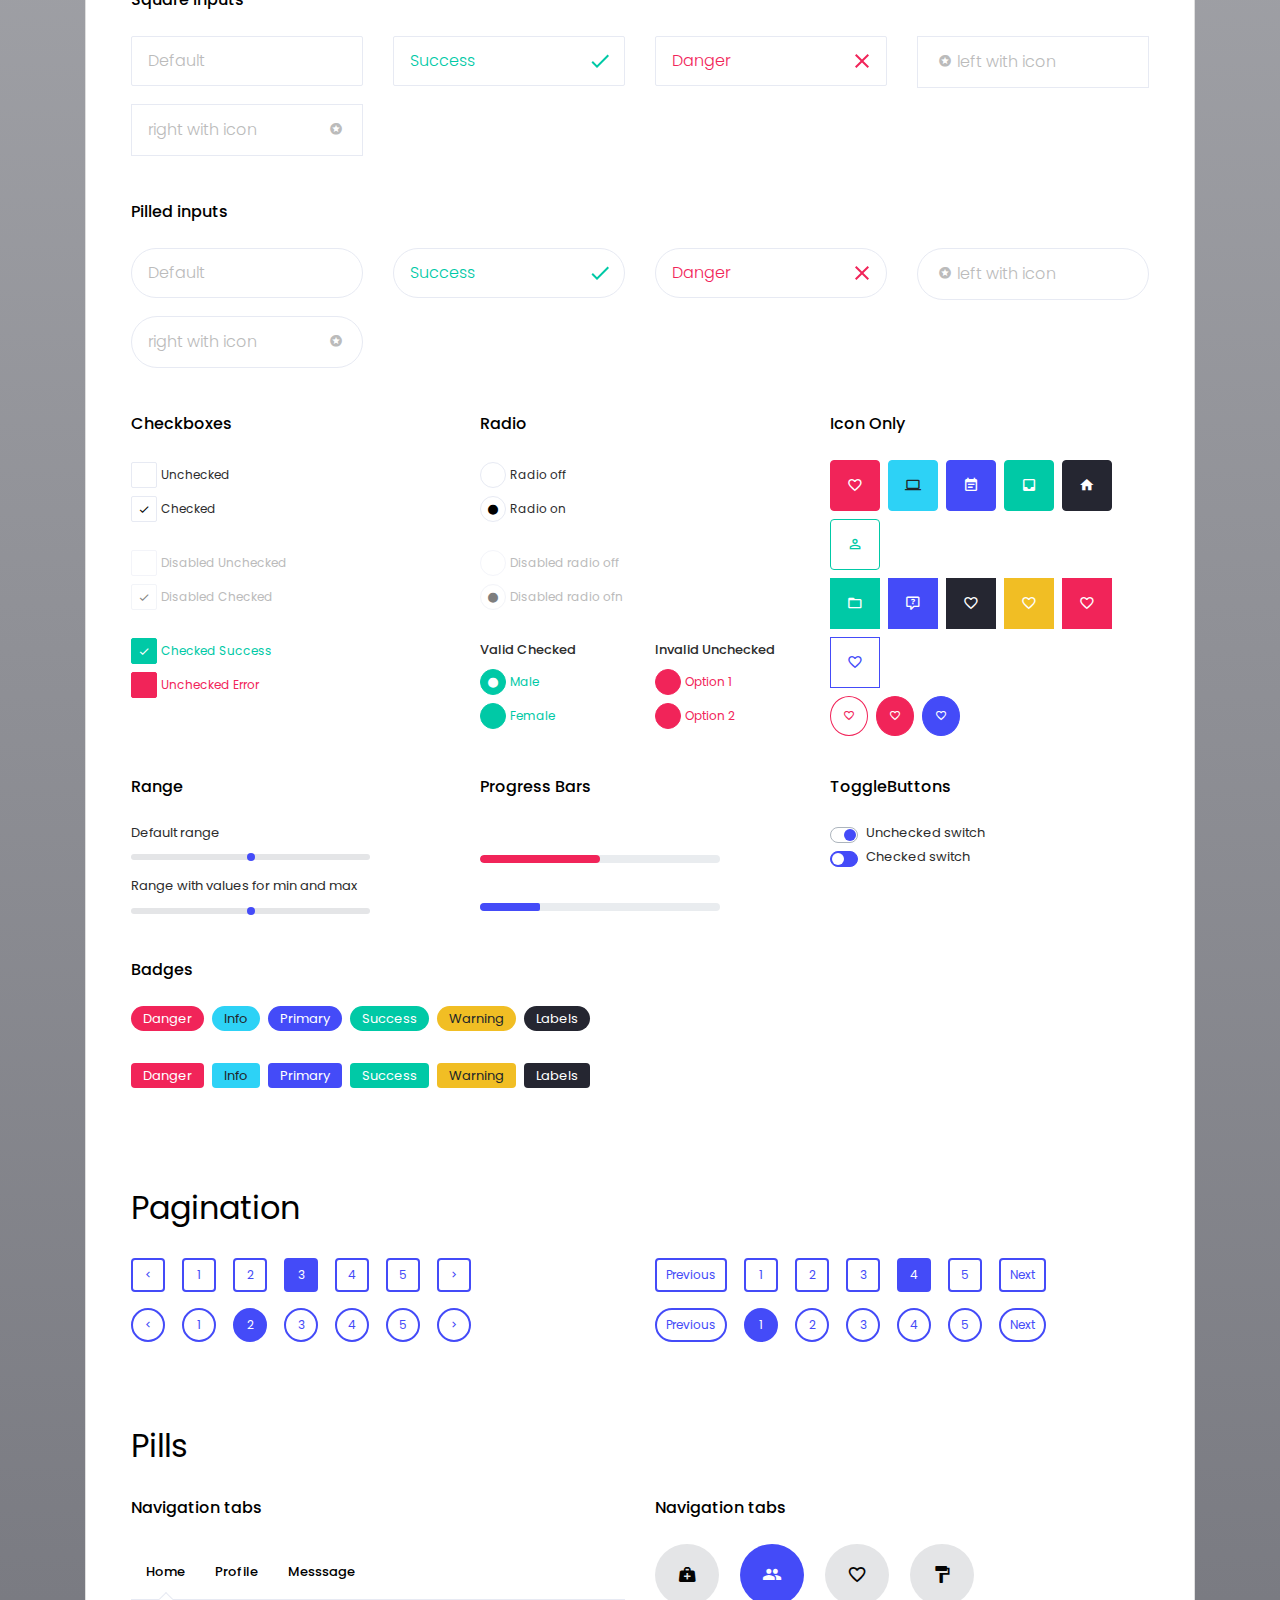
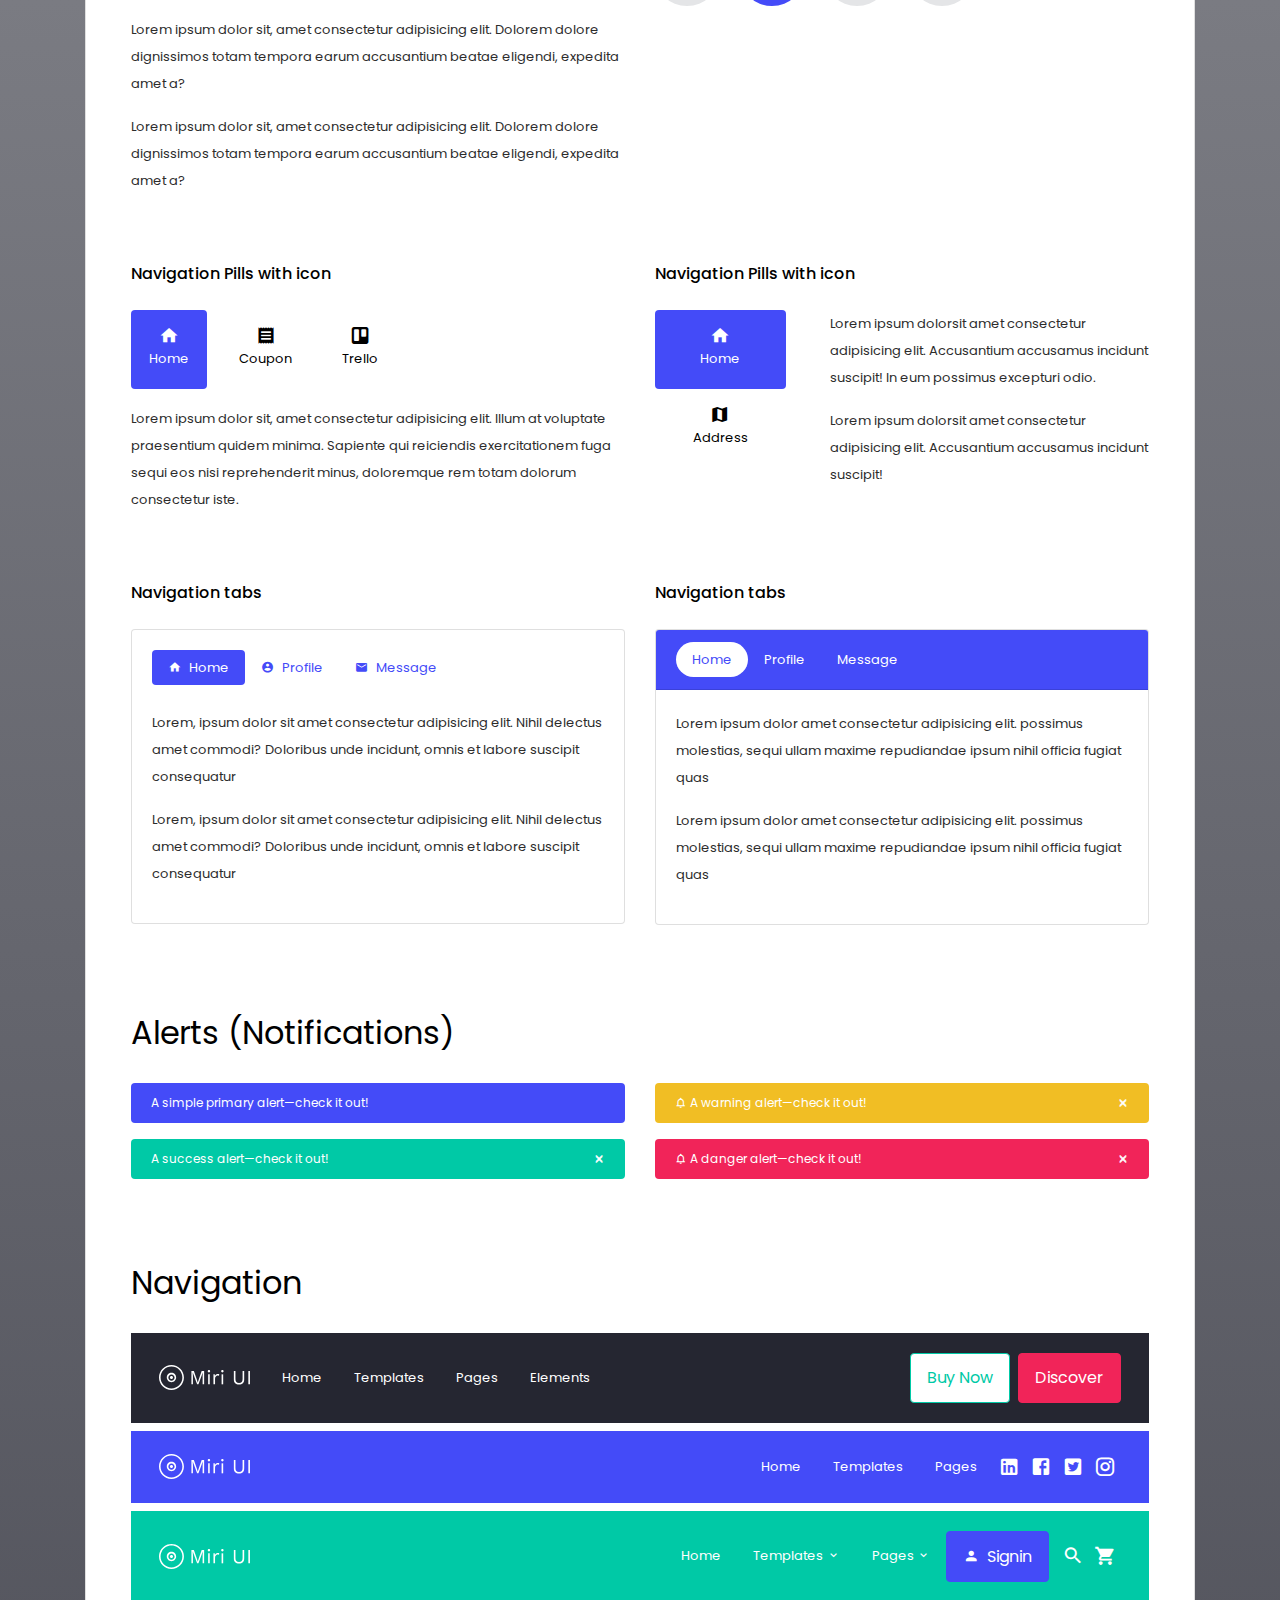
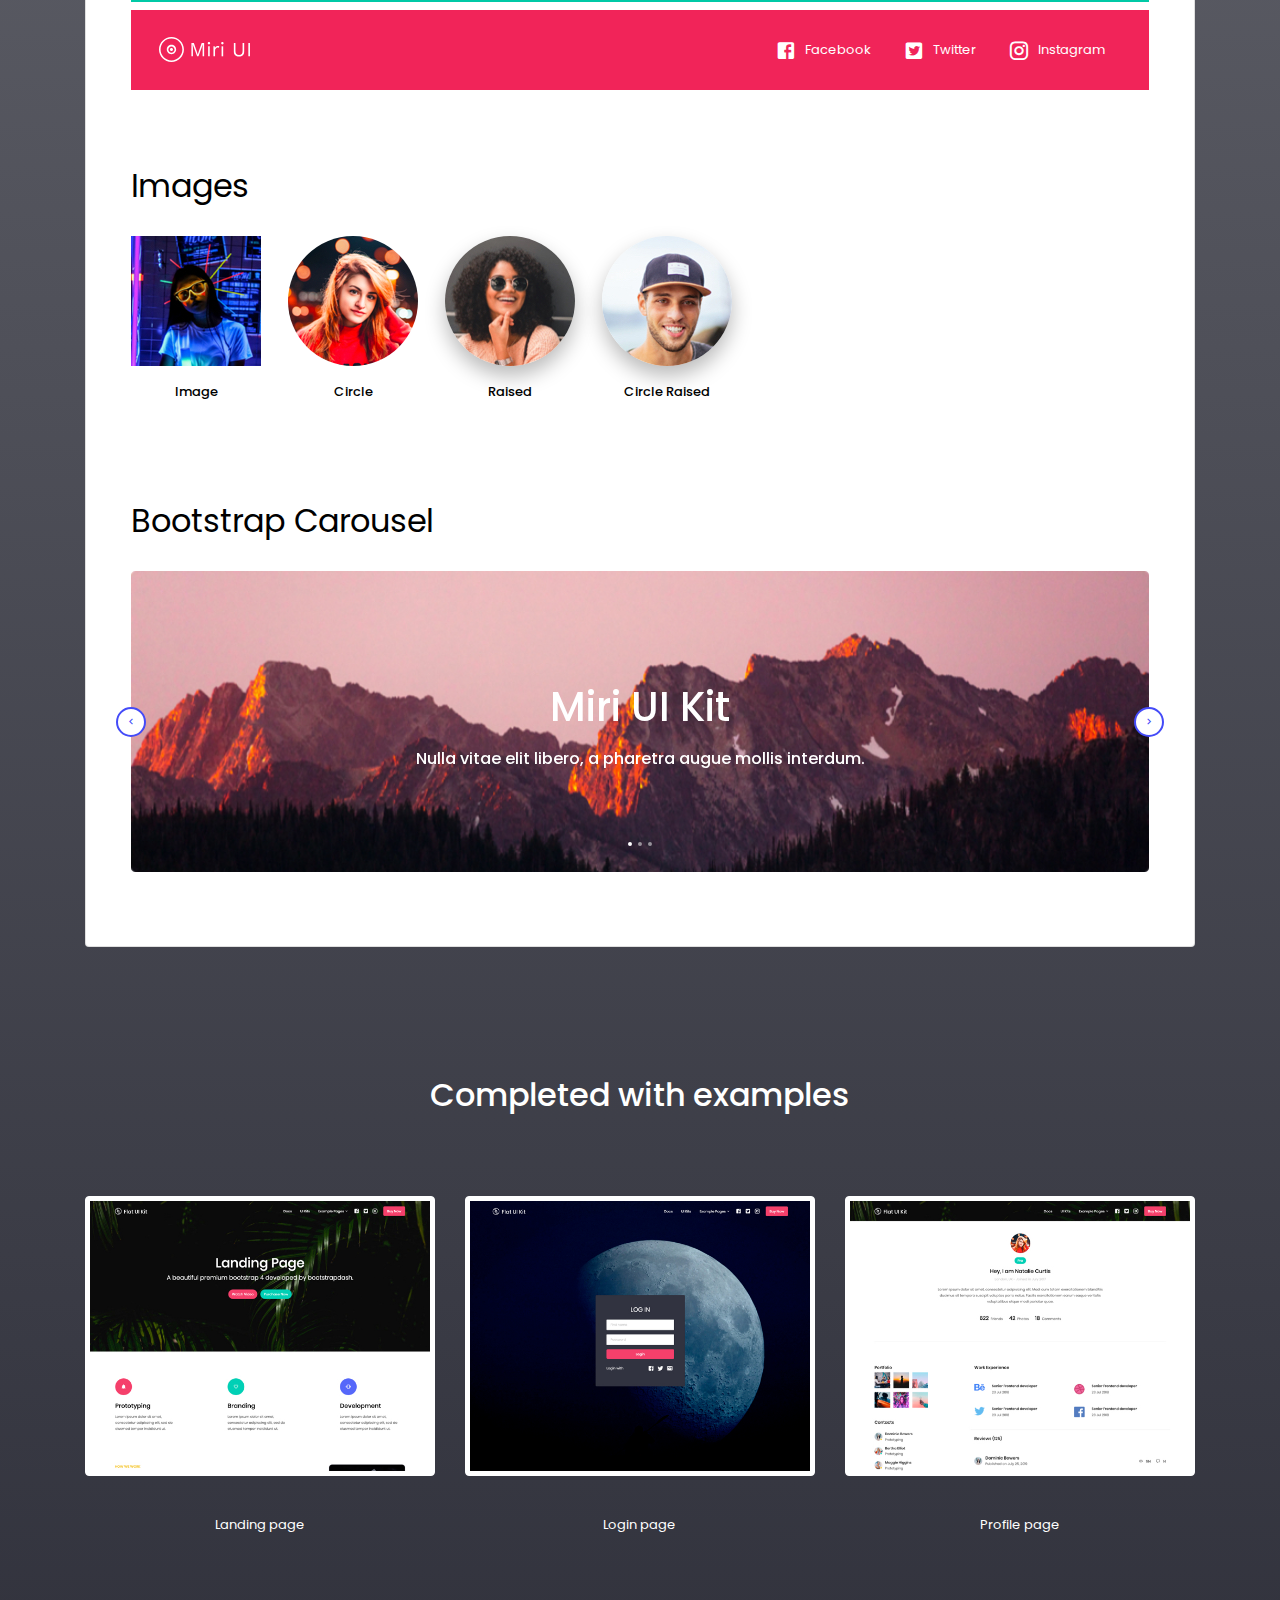
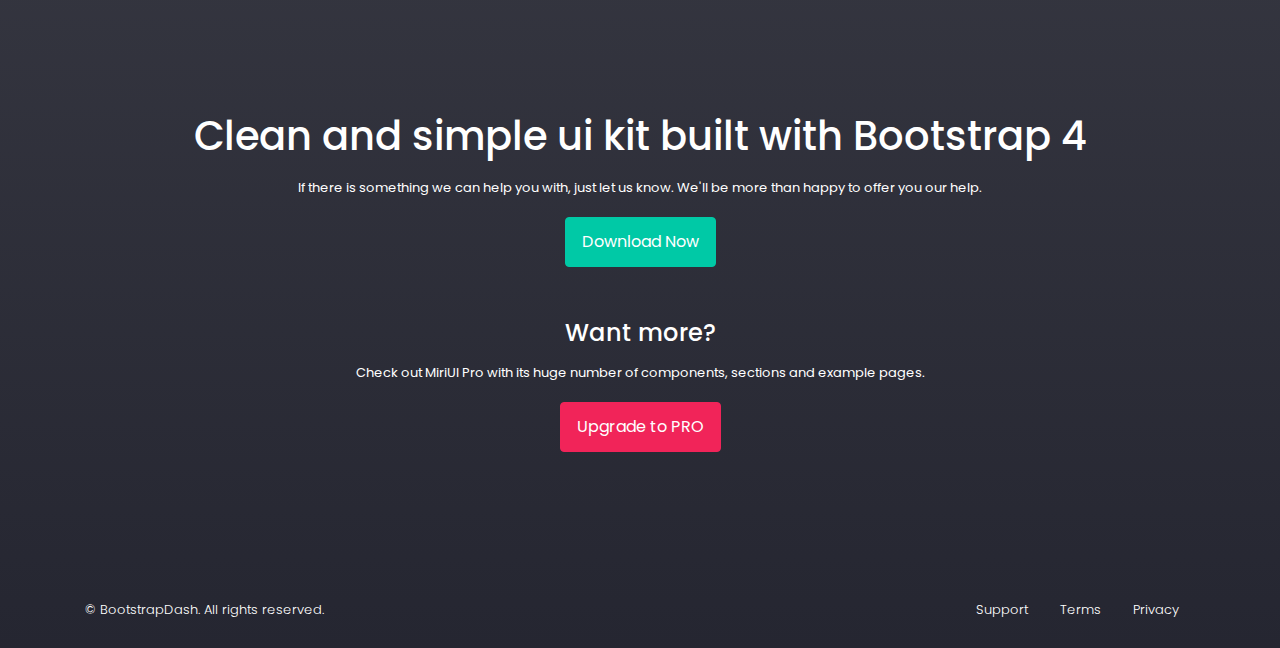
==== commit f22eedbf: "Added upgrade to pro button" ====
--- a/demo/index.html
+++ b/demo/index.html
@@ -57,8 +57,8 @@
                             
                         </li>
             
-                        <form action="#" class="form-inline ml-lg-3">
-                            <button class="btn btn-danger">Download Now</button>
+                        <form action="https://www.bootstrapdash.com/product/miri-ui-pro/" target="_blank" class="form-inline ml-lg-3">
+                            <button class="btn btn-danger">Upgrade to Pro</button>
                         </form>
                     </div>
                 </div>
@@ -992,10 +992,15 @@
     </div>
     <footer>
         <div class="container">
-            <section class="footer-content text-center text-white pt-4">
+            <section class="footer-content text-center text-white pt-4 pb-5">
                 <h1 class="text-white">Clean and simple ui kit built with Bootstrap 4</h1>
                 <p>If there is something we can help you with, just let us know. We'll be more than happy to offer you our help.</p>
                 <button class="btn btn-success">Download Now</button>
+            </section>
+            <section class="footer-content text-center text-white">
+                <h4 class="text-white">Want more?</h4>
+                <p>Check out MiriUI Pro with its huge number of components, sections and example pages.</p>
+                <a href="https://www.bootstrapdash.com/product/miri-ui-pro/" class="btn btn-danger" target="_blank" rel="noopener noreferrer">Upgrade to PRO</a>
             </section>
             <nav class="navbar navbar-dark bg-transparent navbar-expand d-block d-sm-flex text-center">
                 <span class="navbar-text">&copy; BootstrapDash. All rights reserved.</span>
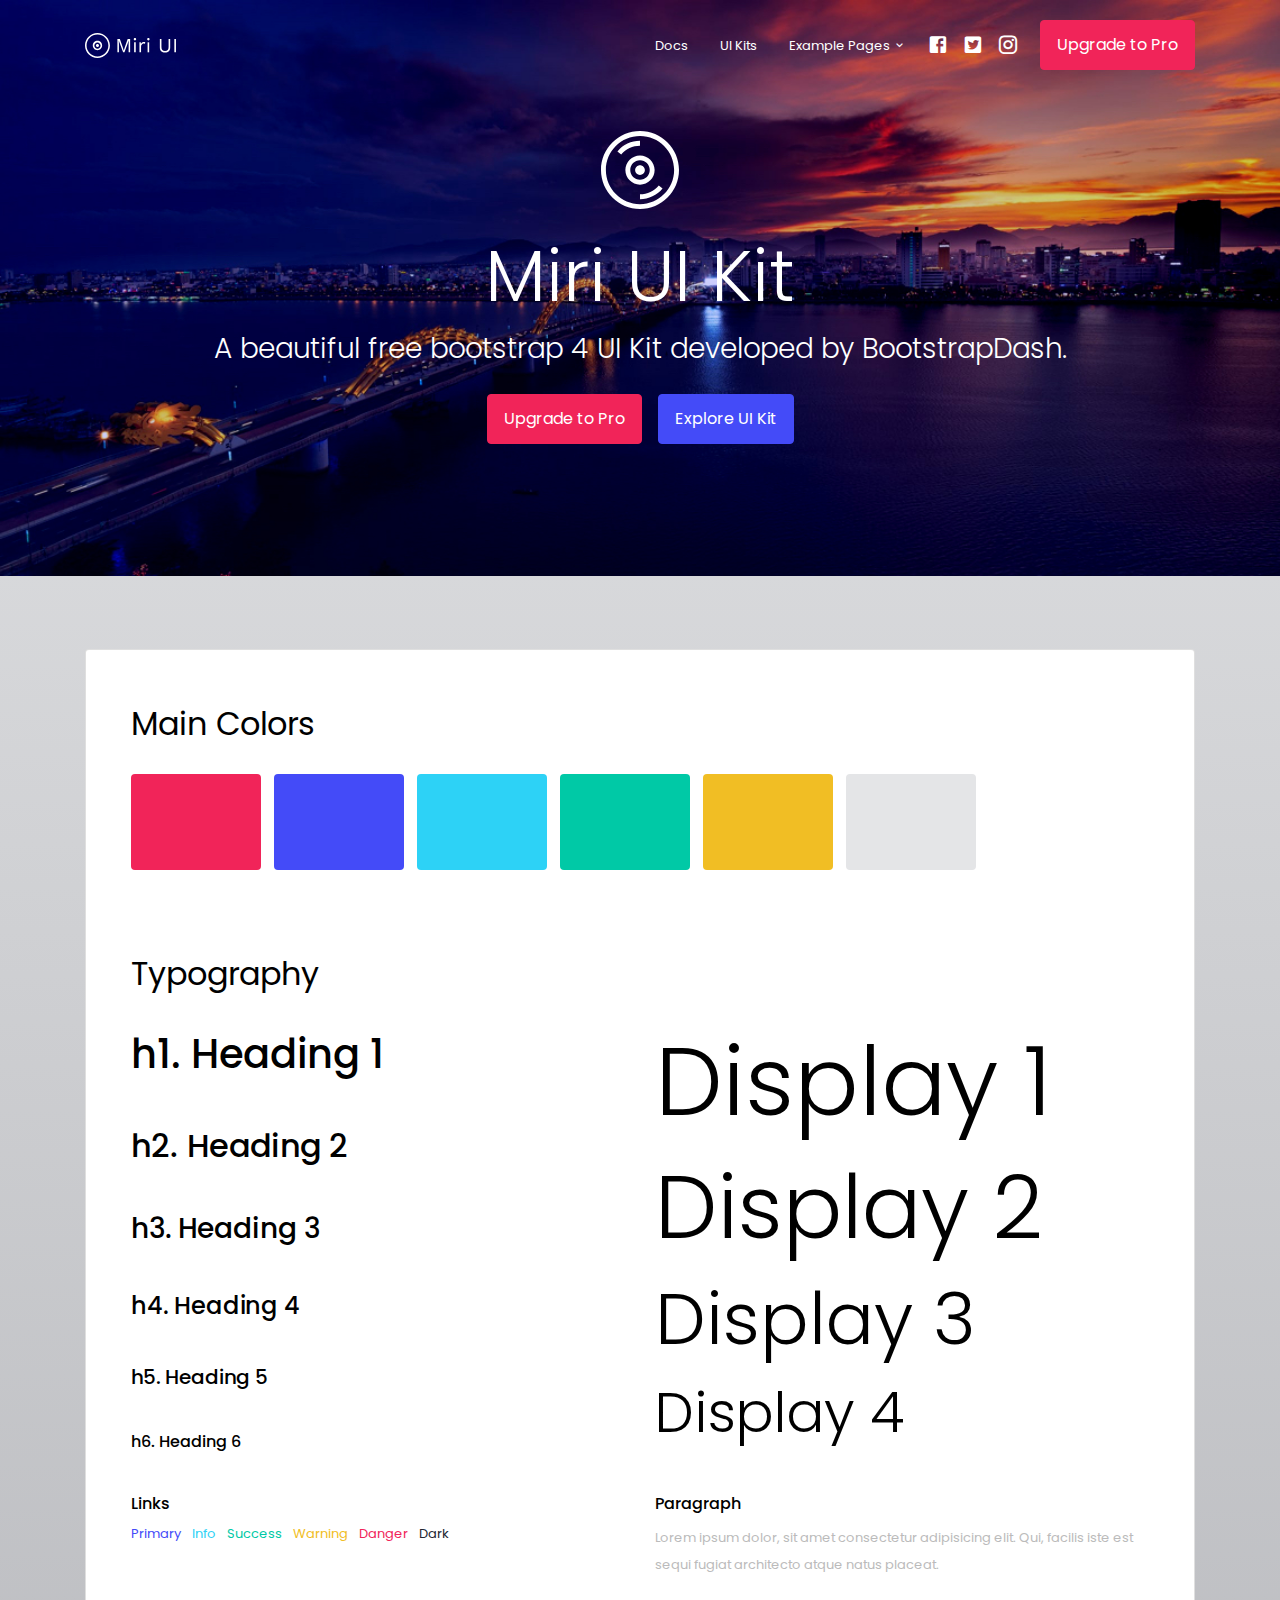
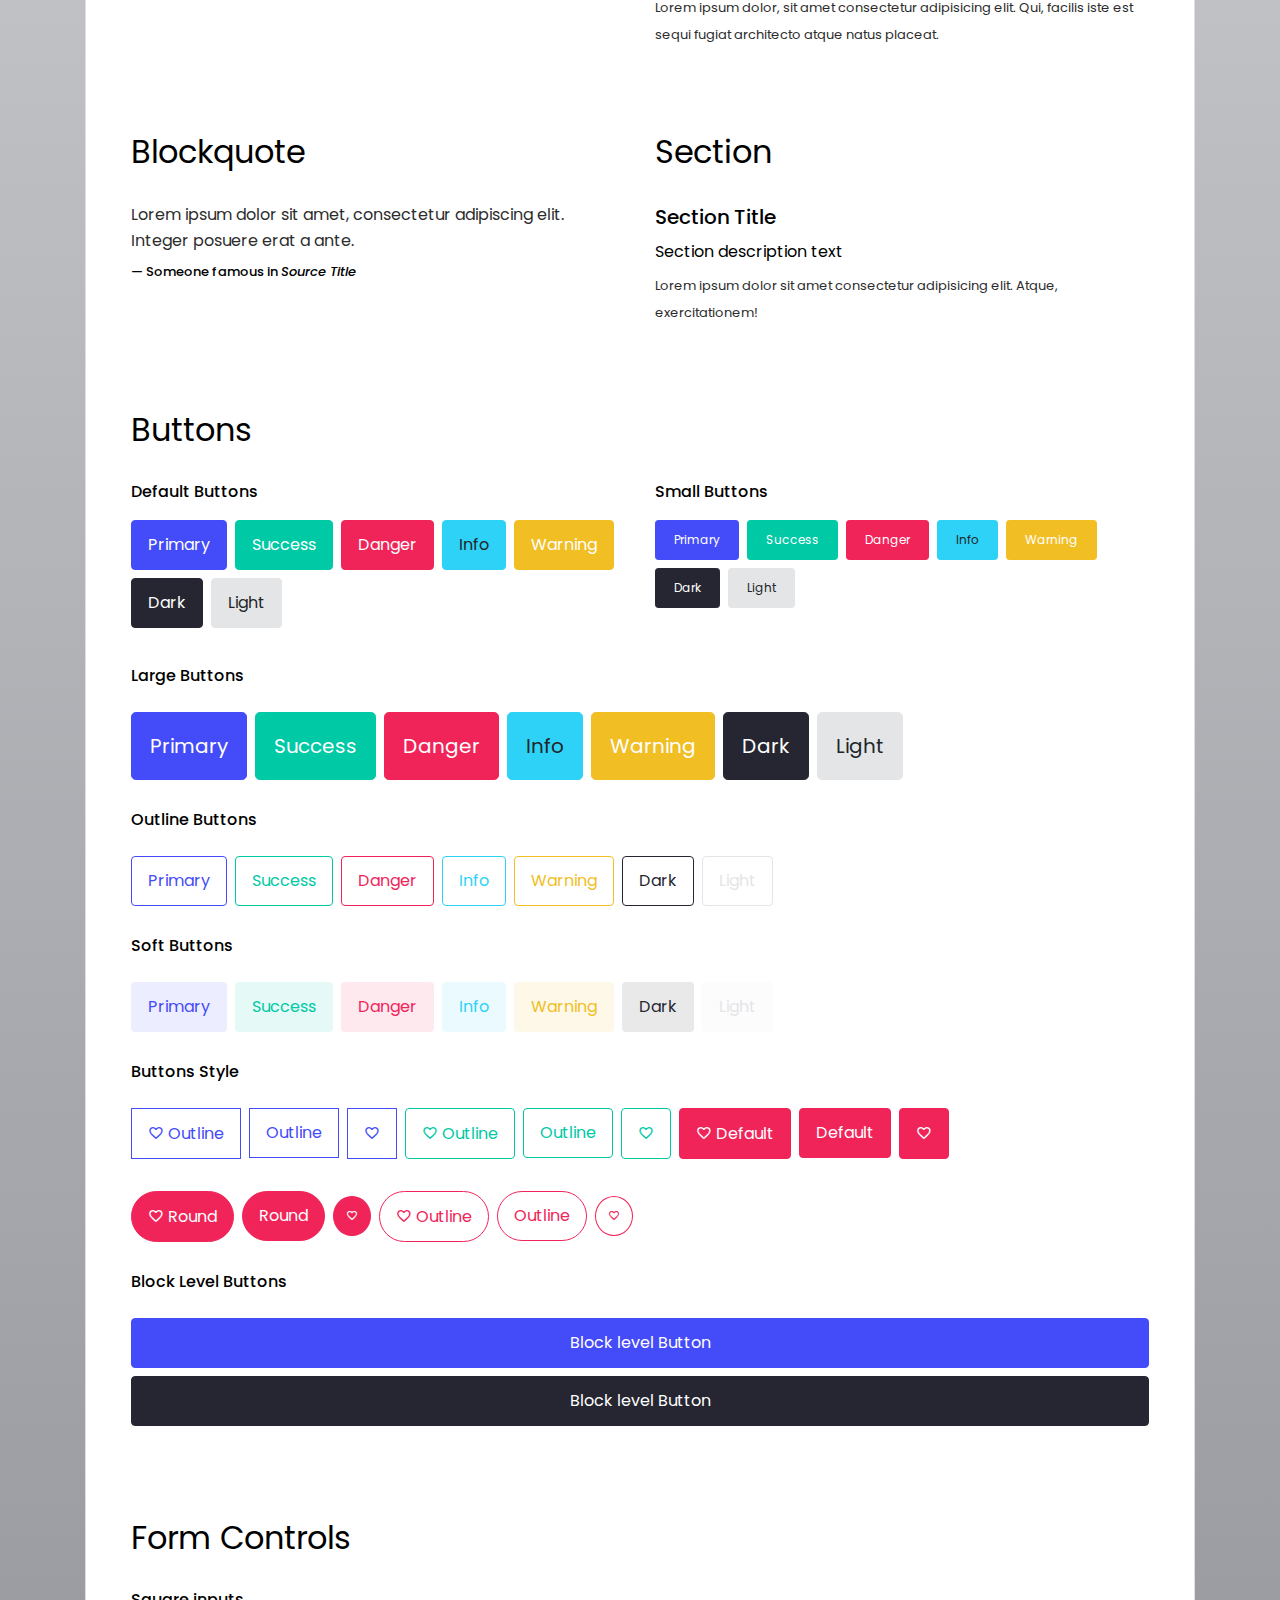
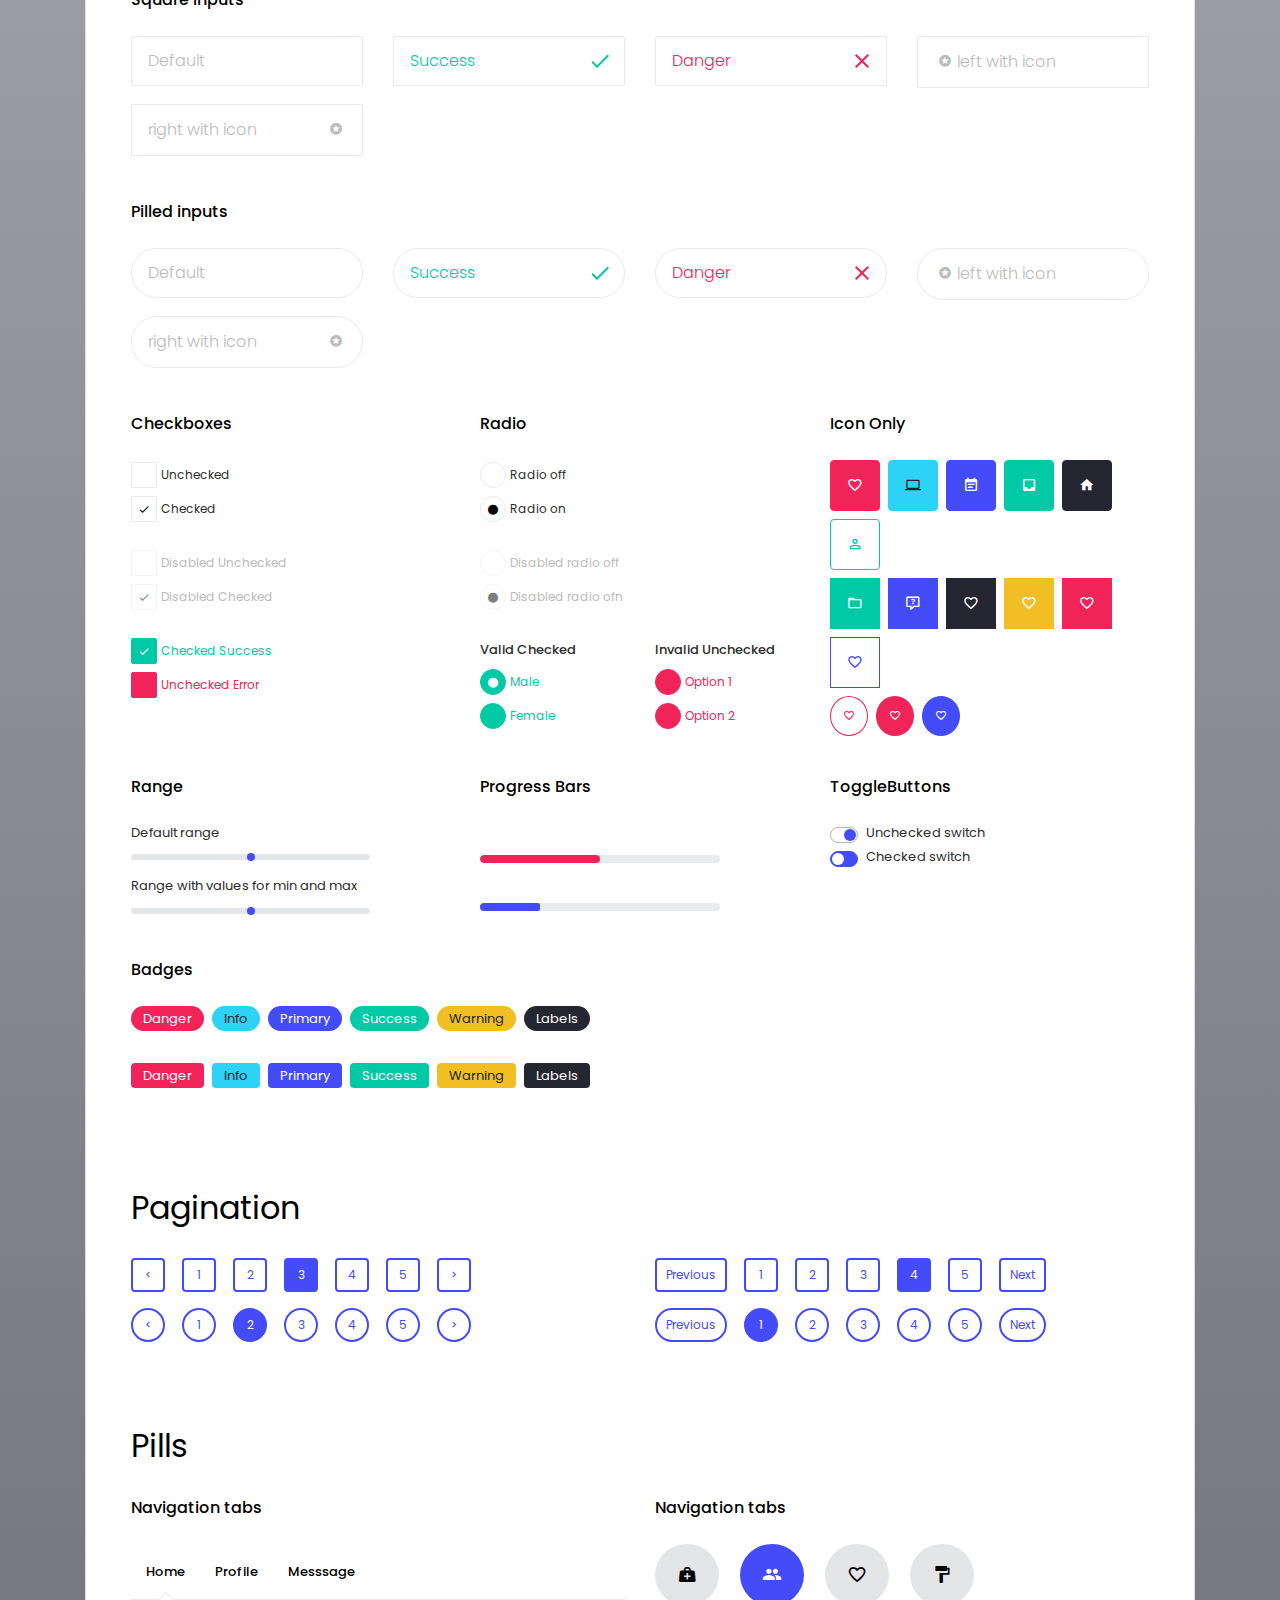
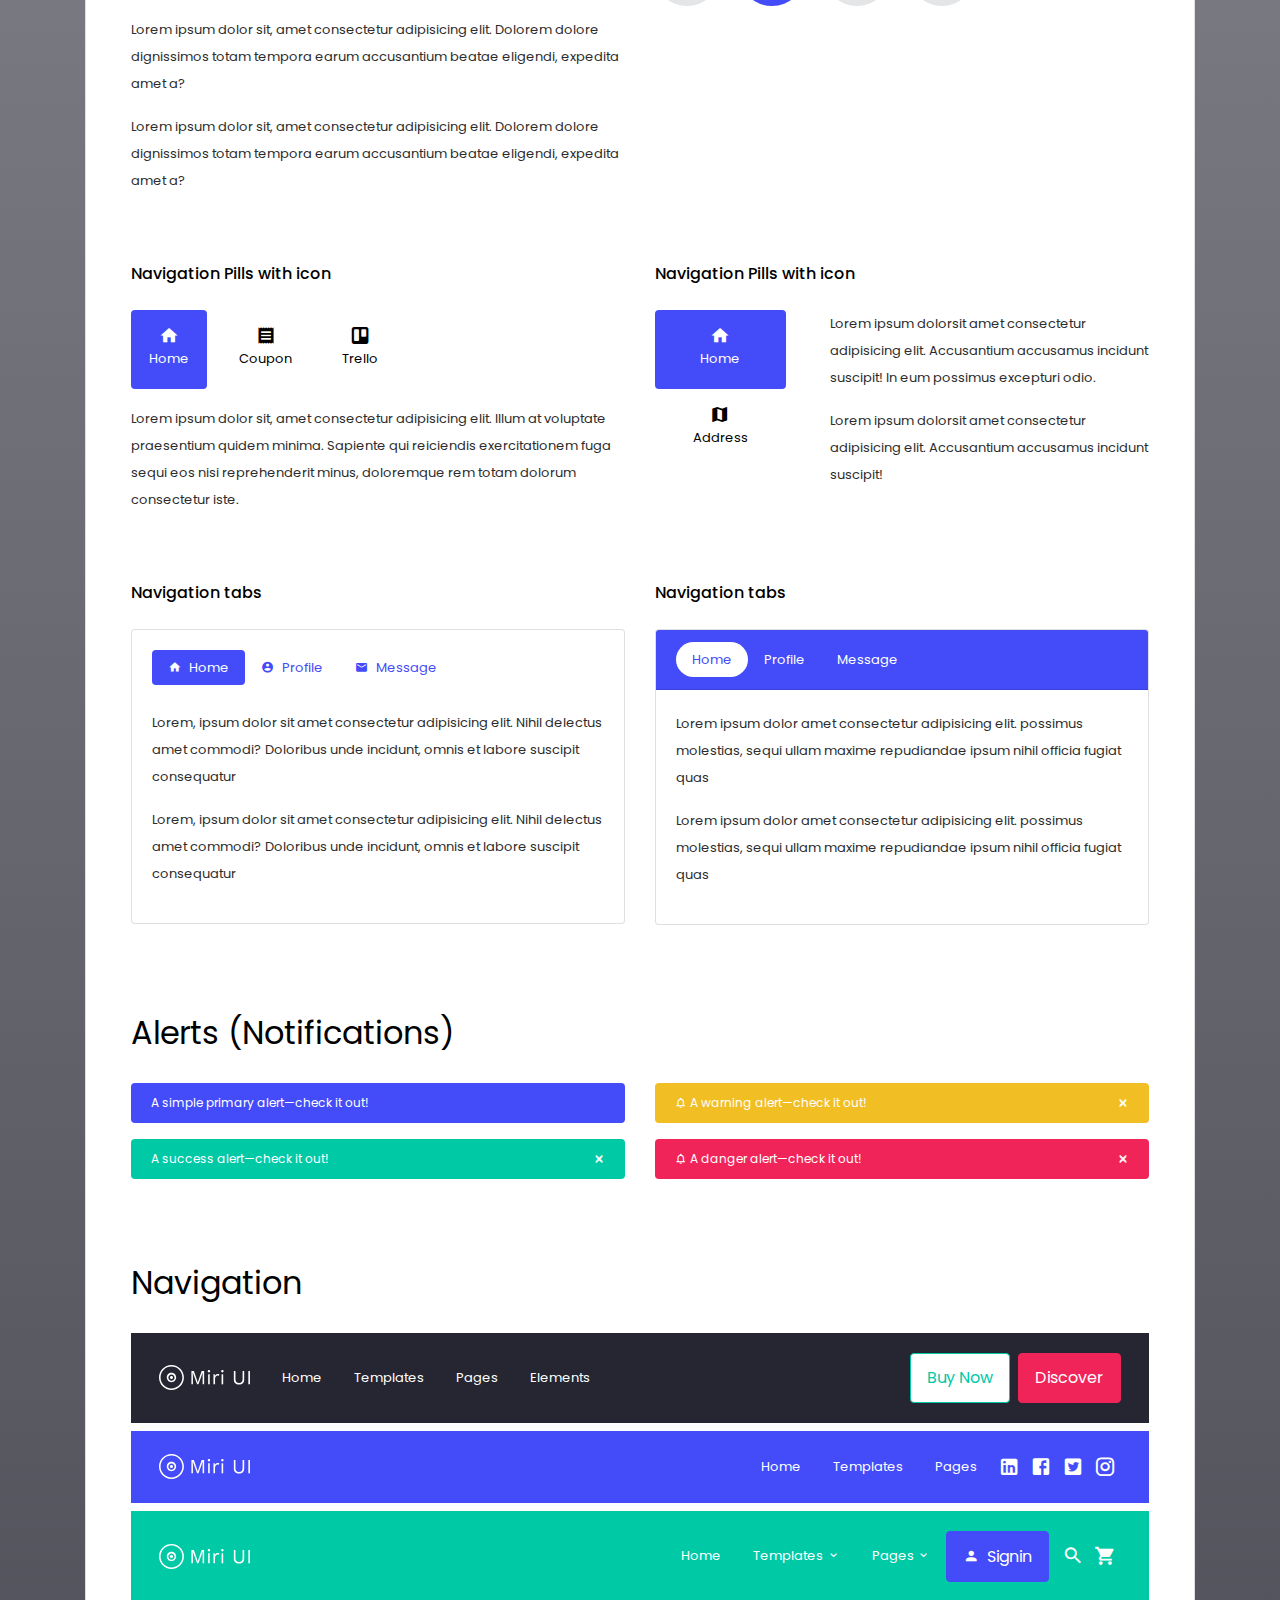
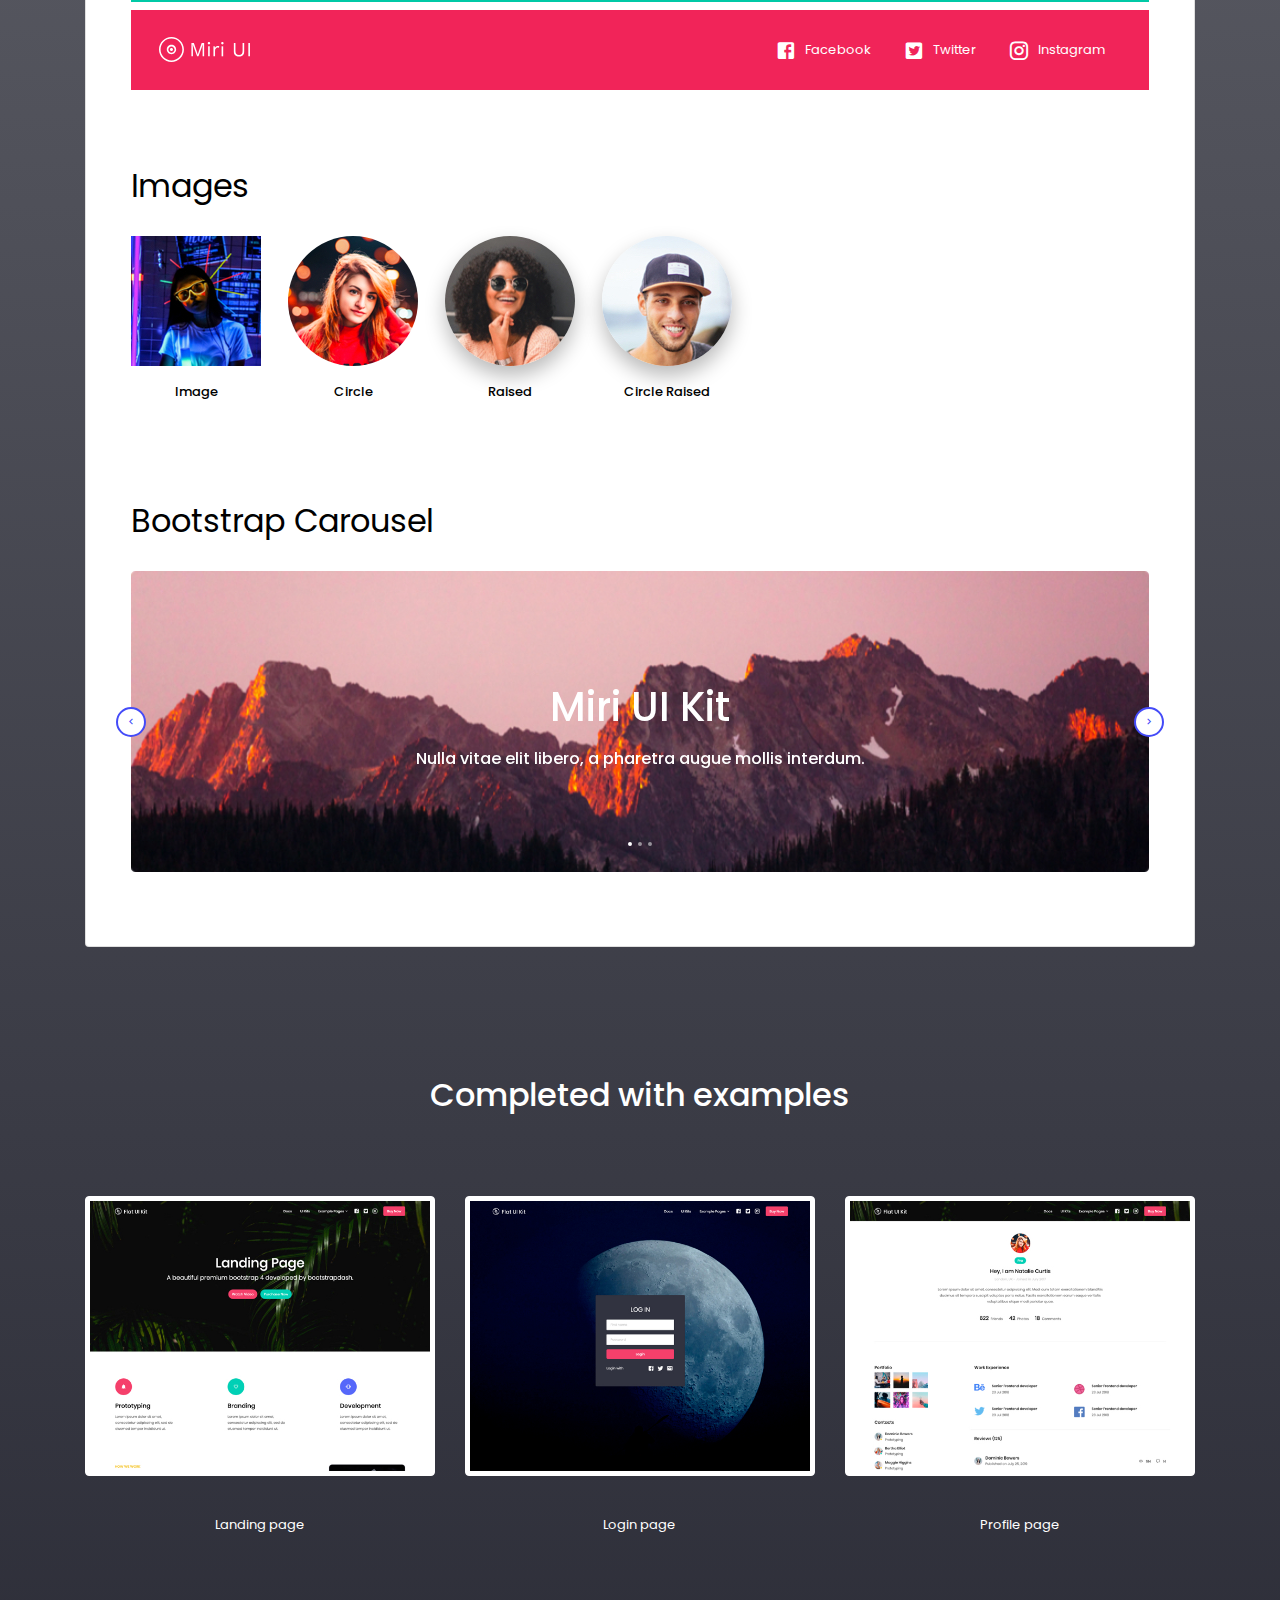
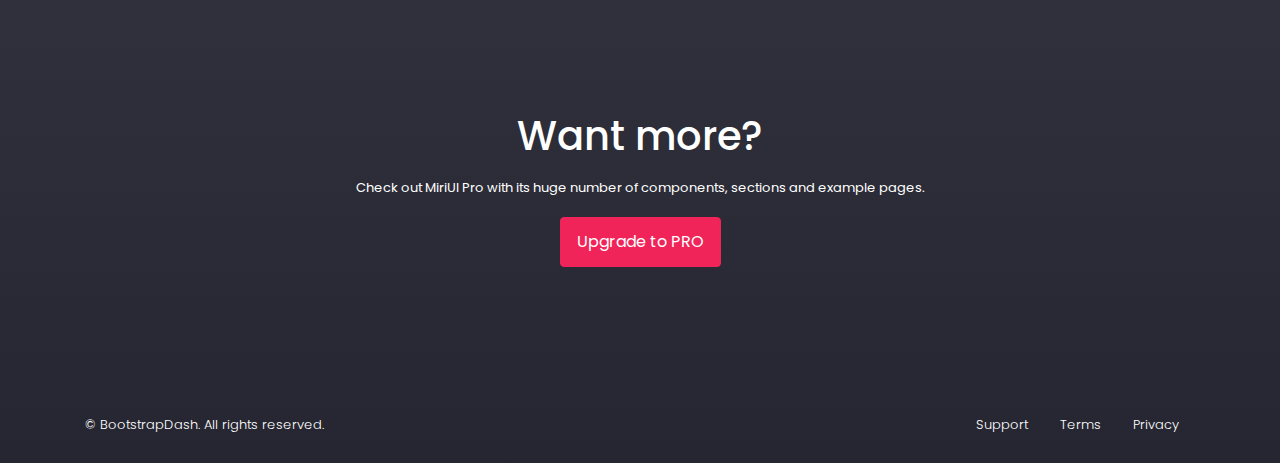
==== commit 9f4525c7: "upgrade to pro banner update" ====
--- a/demo/index.html
+++ b/demo/index.html
@@ -992,13 +992,8 @@
     </div>
     <footer>
         <div class="container">
-            <section class="footer-content text-center text-white pt-4 pb-5">
-                <h1 class="text-white">Clean and simple ui kit built with Bootstrap 4</h1>
-                <p>If there is something we can help you with, just let us know. We'll be more than happy to offer you our help.</p>
-                <button class="btn btn-success">Download Now</button>
-            </section>
-            <section class="footer-content text-center text-white">
-                <h4 class="text-white">Want more?</h4>
+            <section class="footer-content text-center text-white pt-4">
+                <h1 class="text-white">Want more?</h1>
                 <p>Check out MiriUI Pro with its huge number of components, sections and example pages.</p>
                 <a href="https://www.bootstrapdash.com/product/miri-ui-pro/" class="btn btn-danger" target="_blank" rel="noopener noreferrer">Upgrade to PRO</a>
             </section>
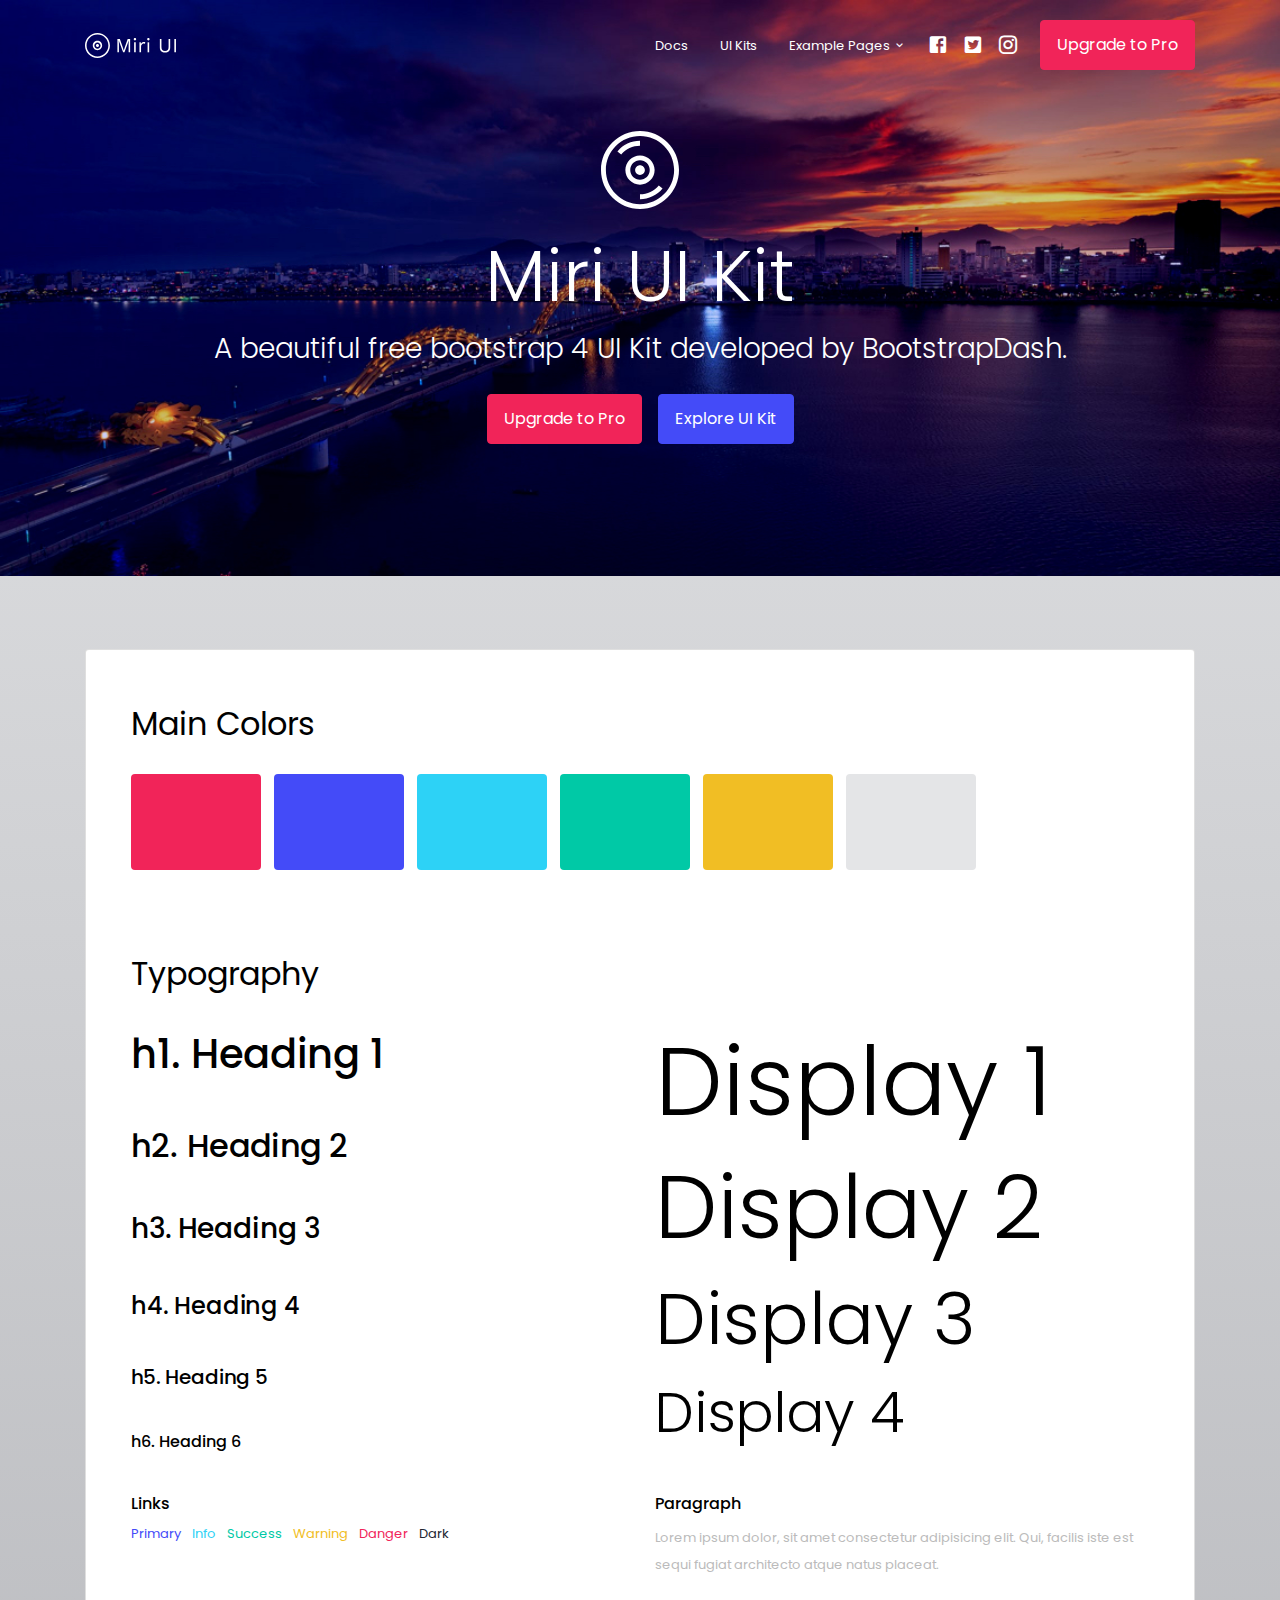
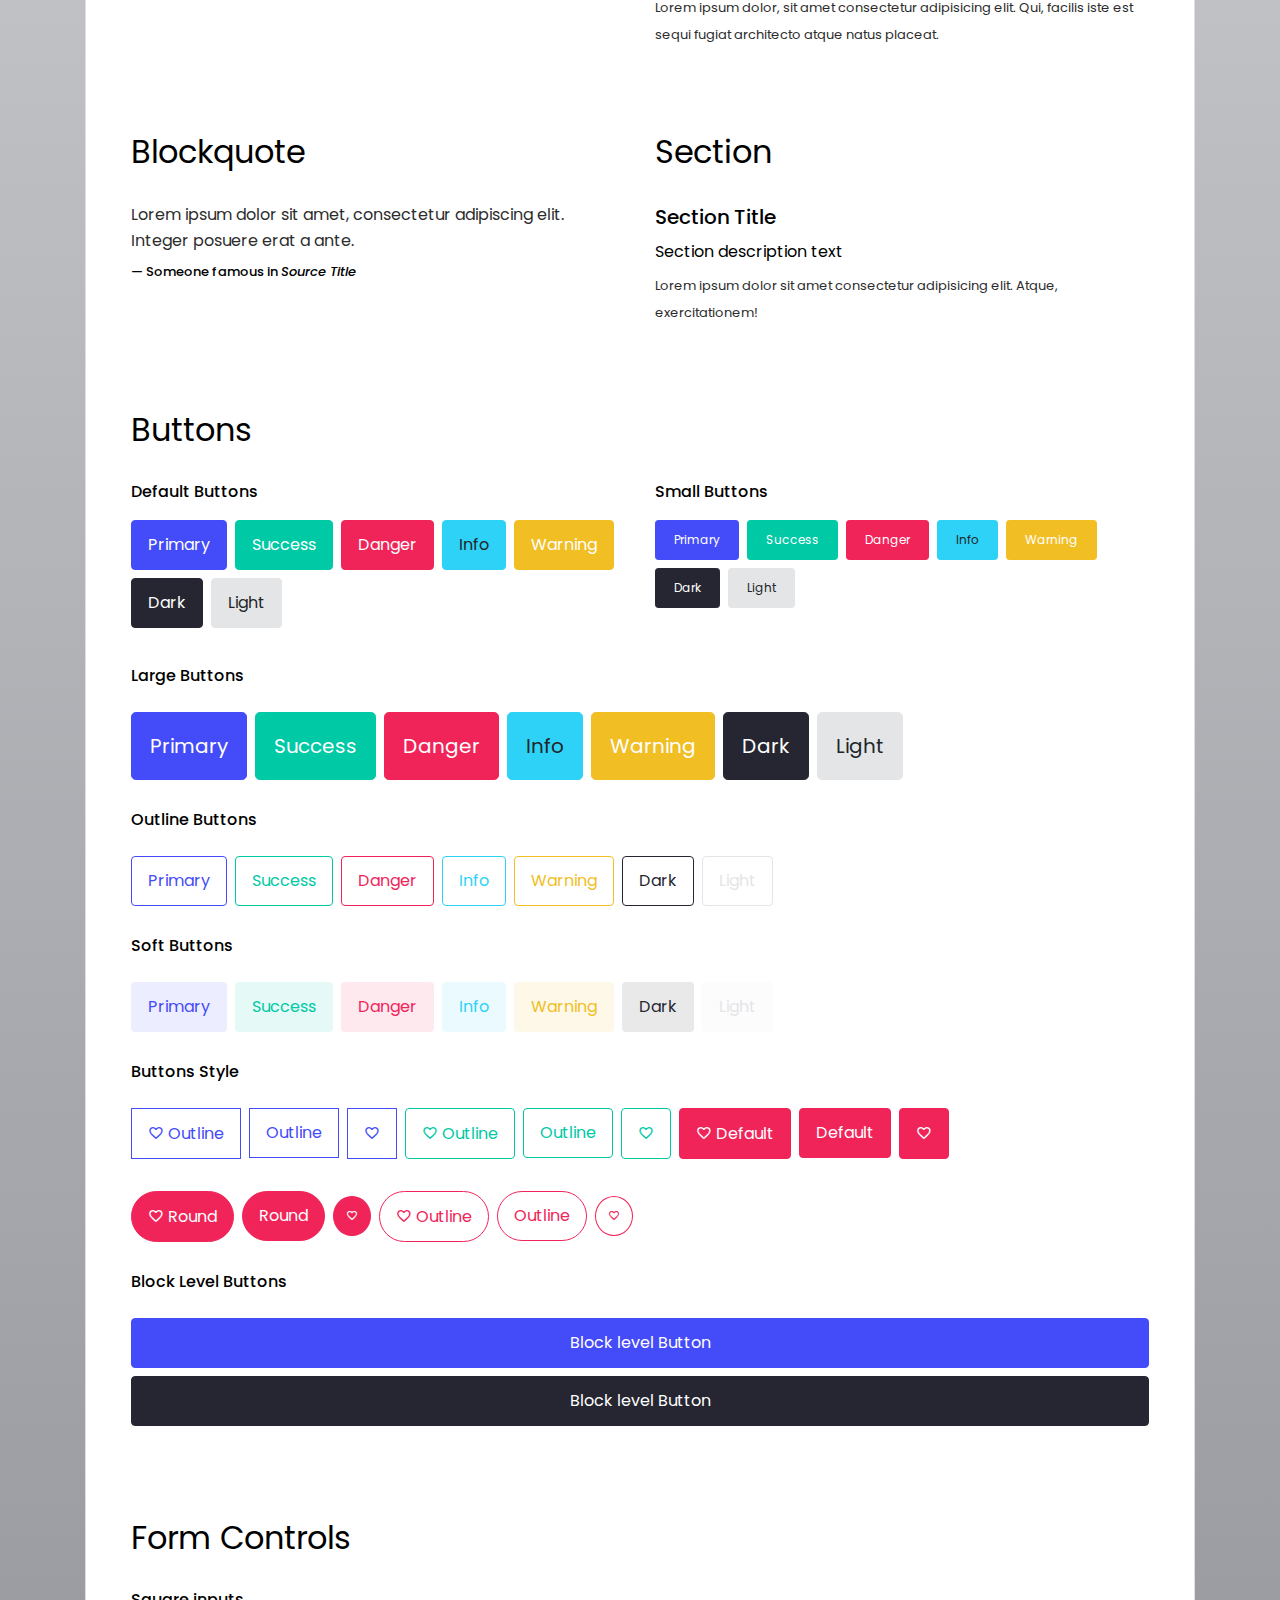
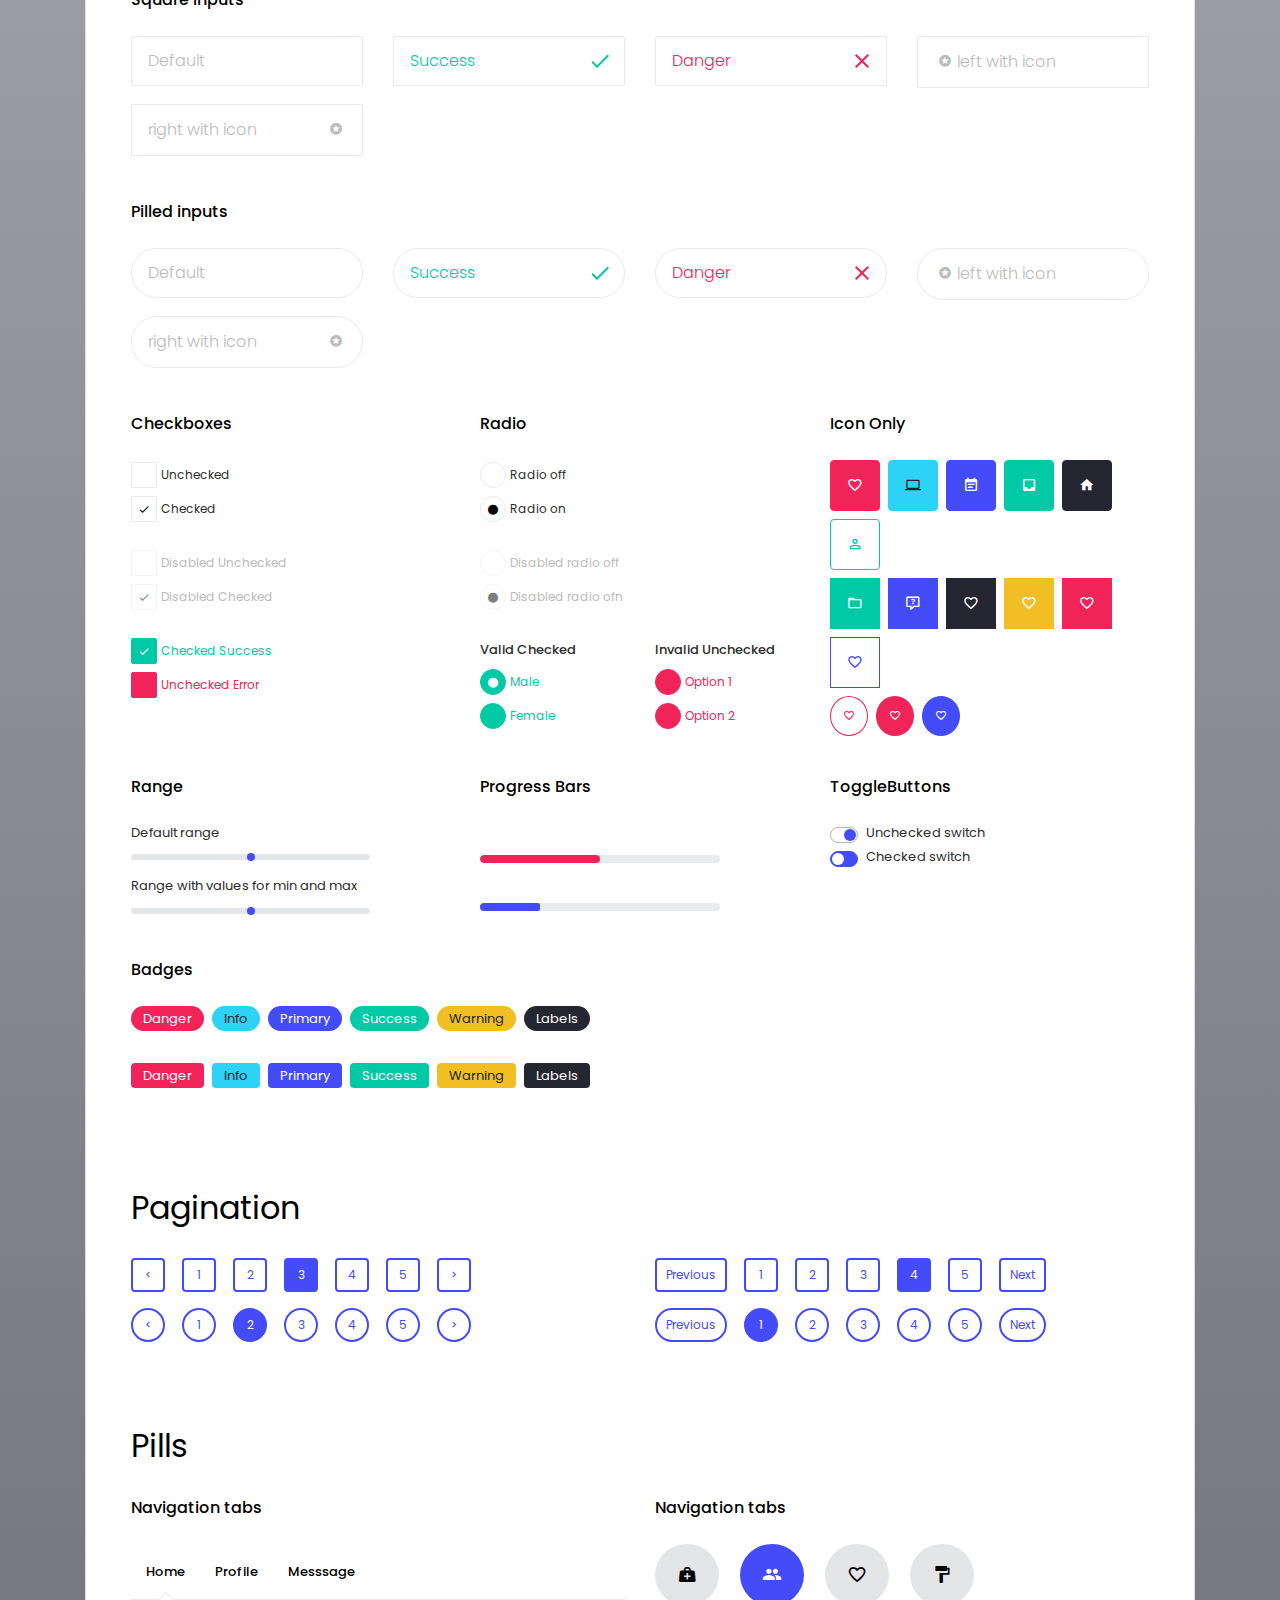
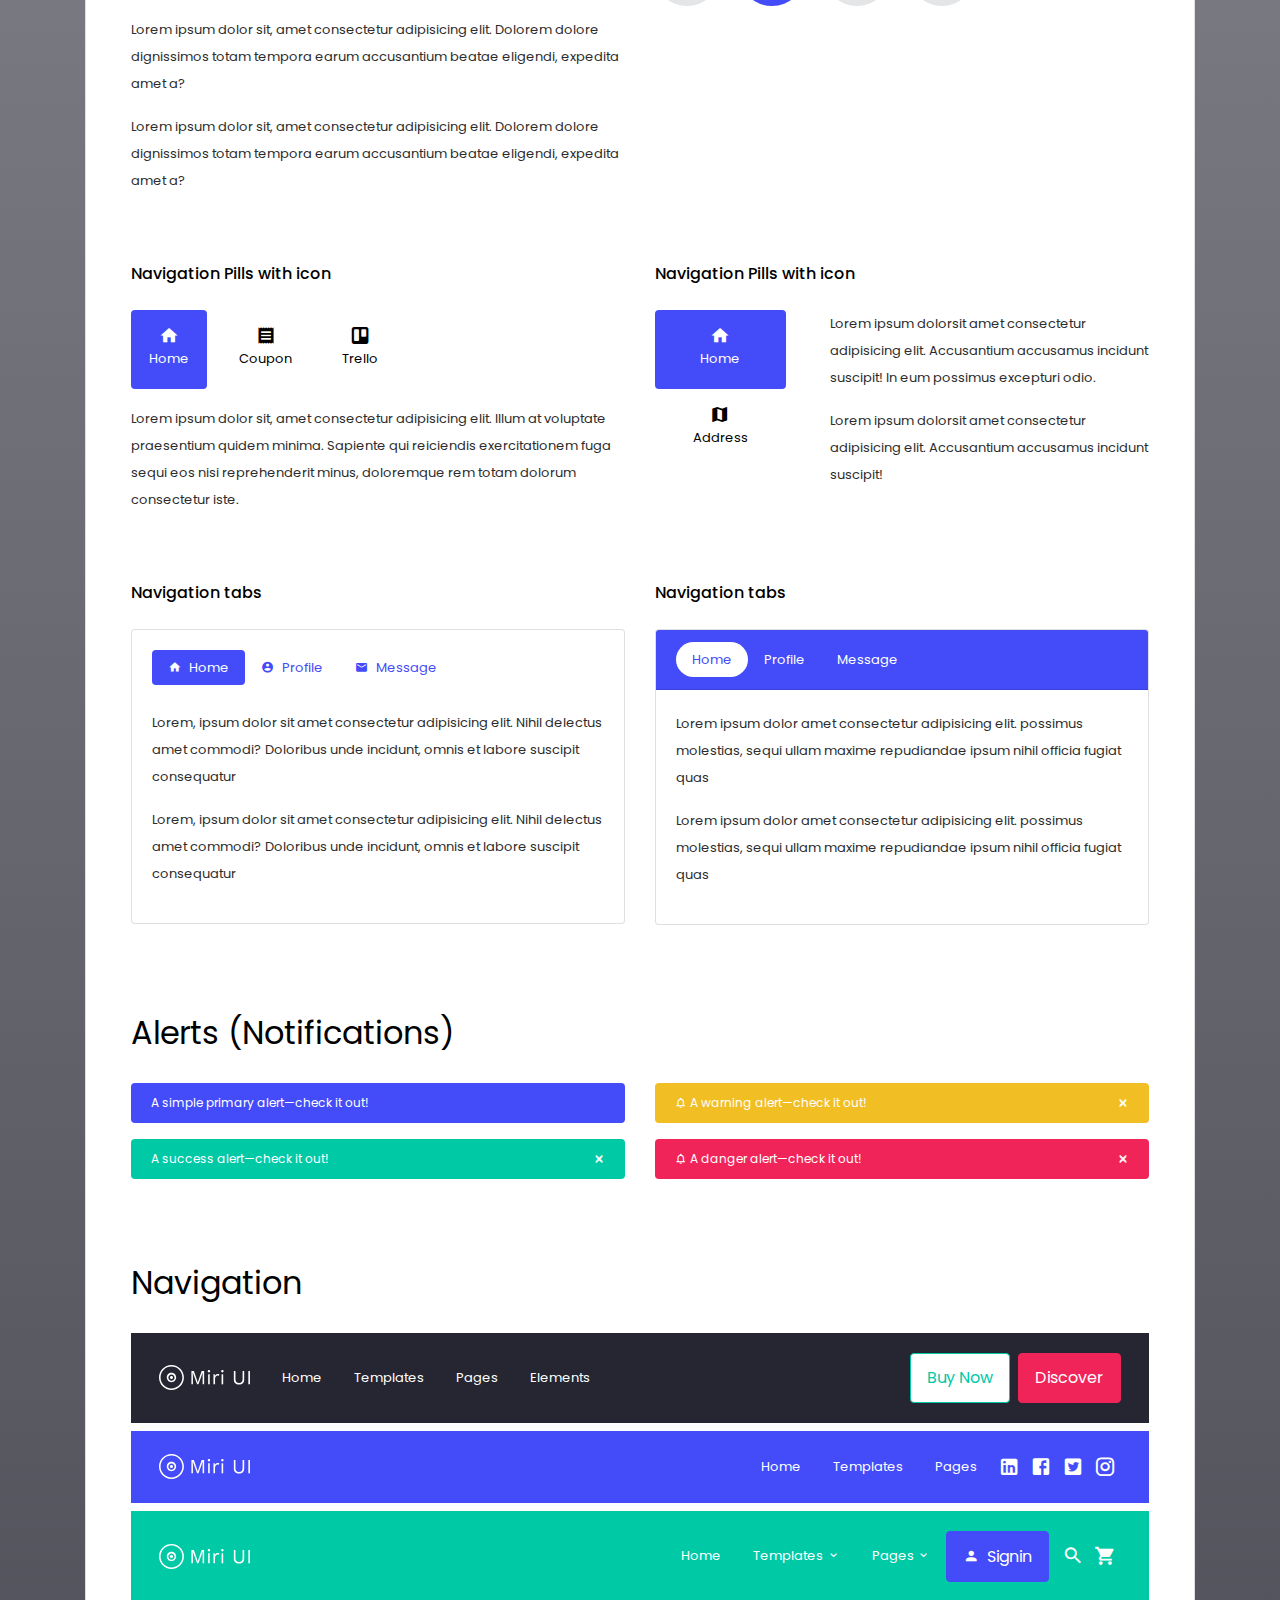
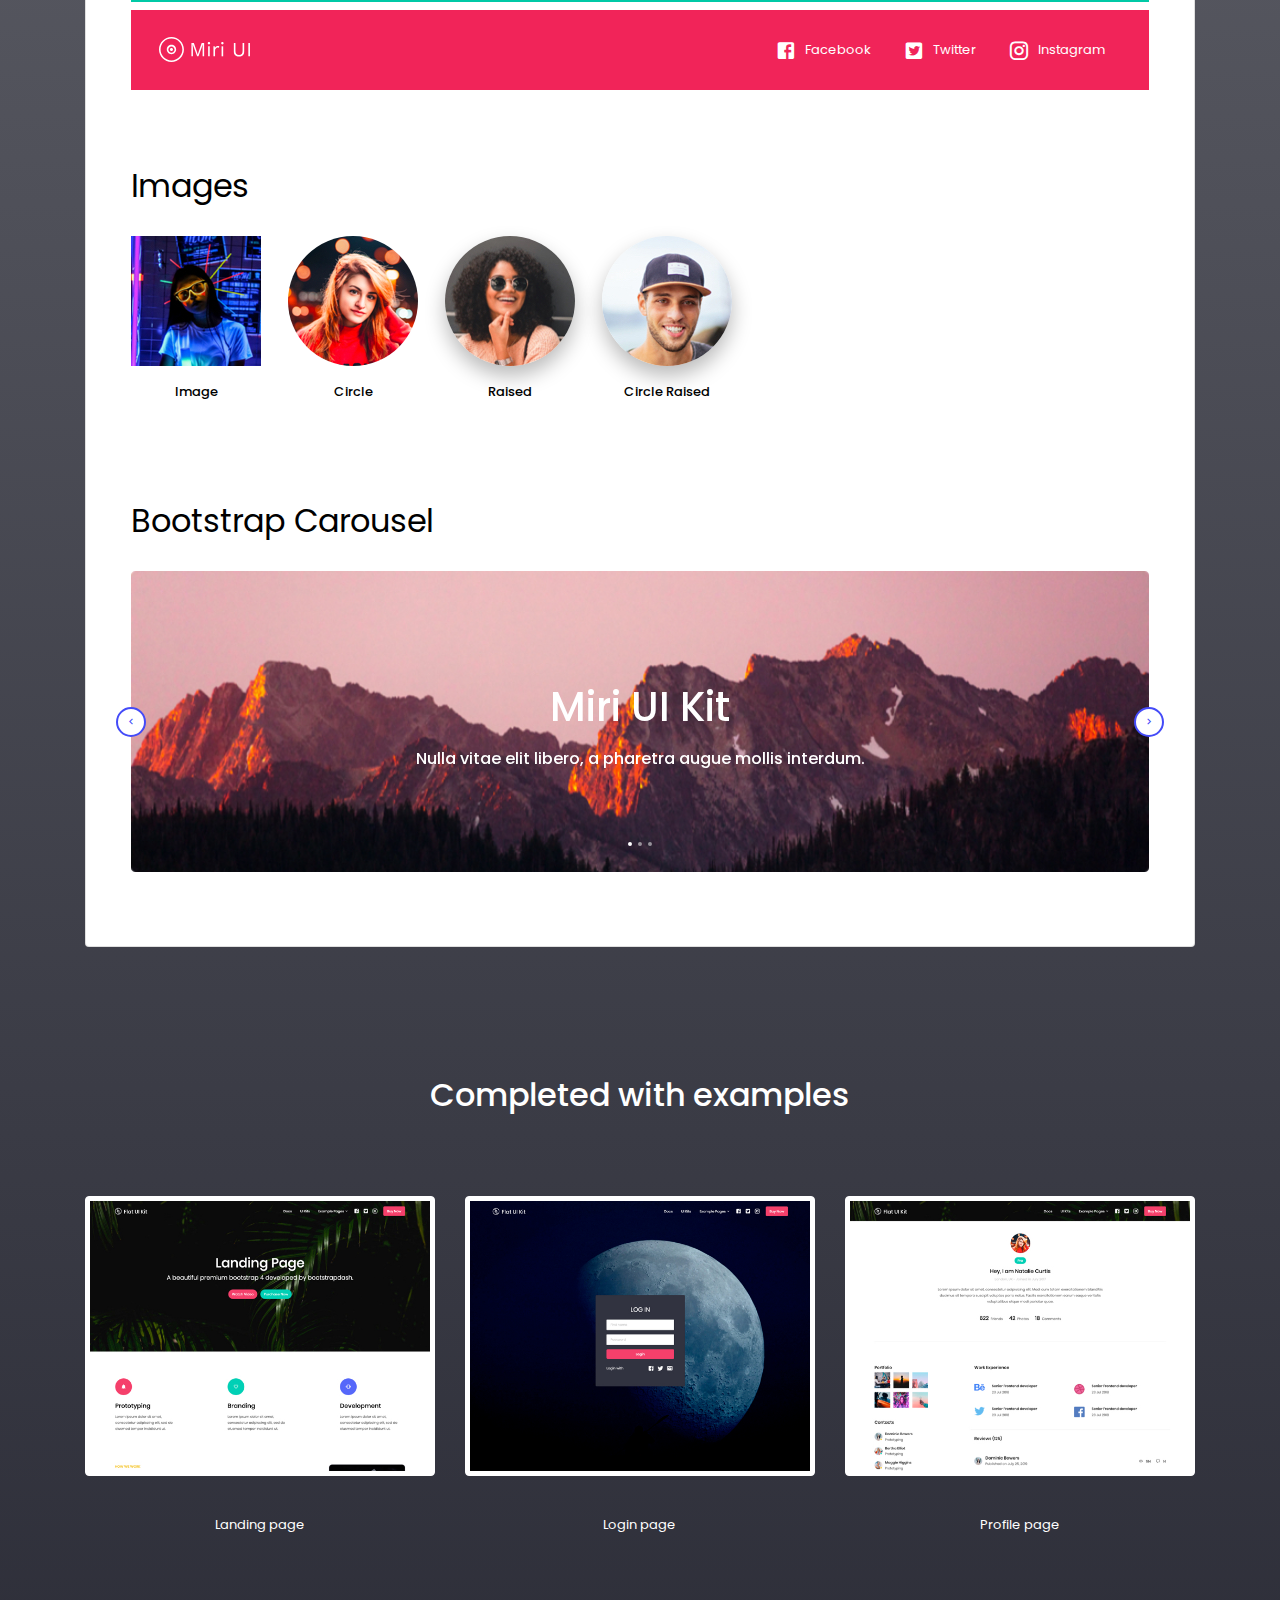
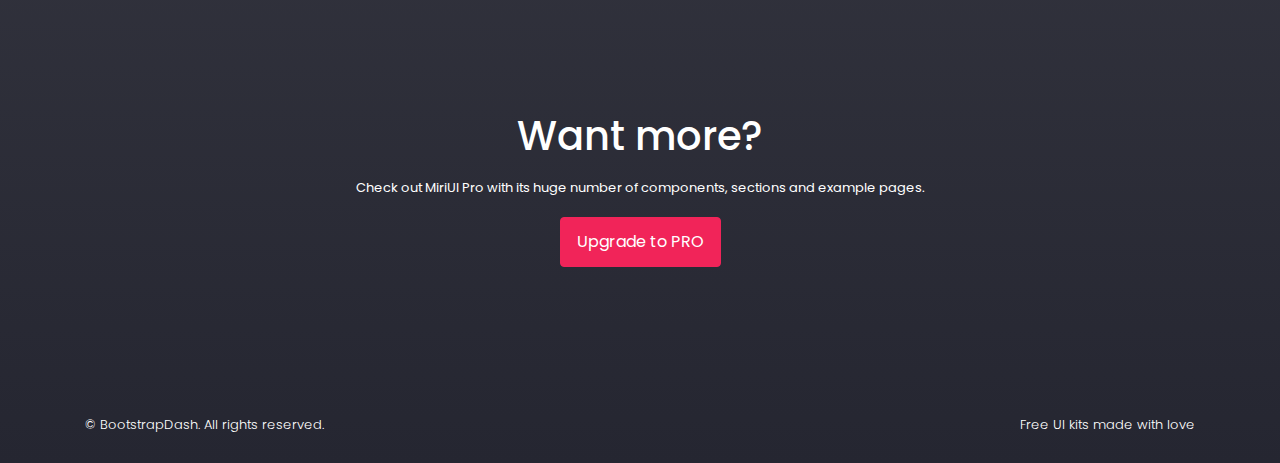
==== commit 11d80ff5: "footer seo keywords" ====
--- a/demo/index.html
+++ b/demo/index.html
@@ -997,12 +997,12 @@
                 <p>Check out MiriUI Pro with its huge number of components, sections and example pages.</p>
                 <a href="https://www.bootstrapdash.com/product/miri-ui-pro/" class="btn btn-danger" target="_blank" rel="noopener noreferrer">Upgrade to PRO</a>
             </section>
-            <nav class="navbar navbar-dark bg-transparent navbar-expand d-block d-sm-flex text-center">
+            <nav class="navbar navbar-dark bg-transparent navbar-expand d-block d-sm-flex text-center justify-content-between">
                 <span class="navbar-text">&copy; BootstrapDash. All rights reserved.</span>
-                <div class="navbar-nav ml-auto justify-content-center">
-                    <a href="#" class="nav-link">Support</a>
-                    <a href="#" class="nav-link">Terms</a>
-                    <a href="#" class="nav-link">Privacy</a>
+                <div class="d-flex justify-content-start">
+                    <span class="text-small text-white mx-0 footer-link">Free  </span>
+                     <a href="https://www.bootstrapdash.com/ui-kit/" target="_blank" class="text-small text-white mx-1 footer-link">UI kits  </a> 
+                     <span href="#" class="text-small text-white mx-0 footer-link">made with love</span>
                 </div>
             </nav>
         </div>
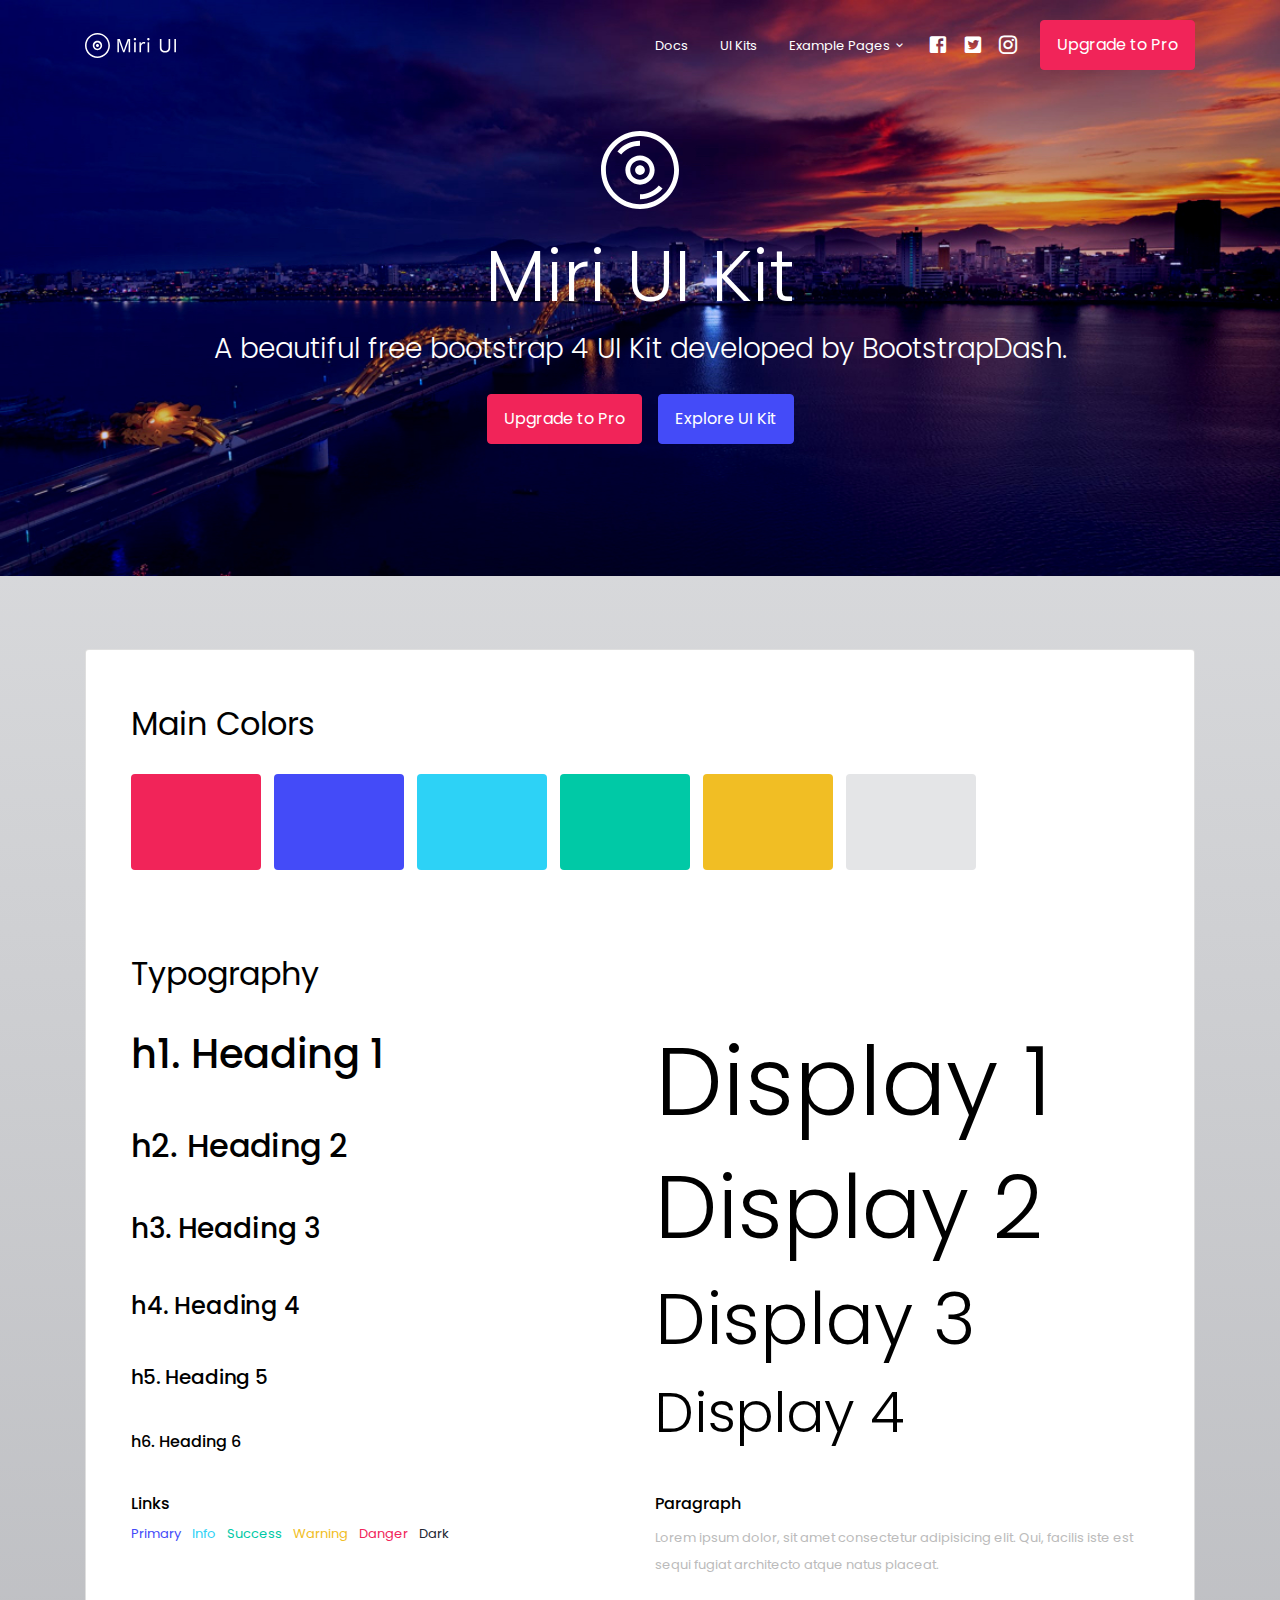
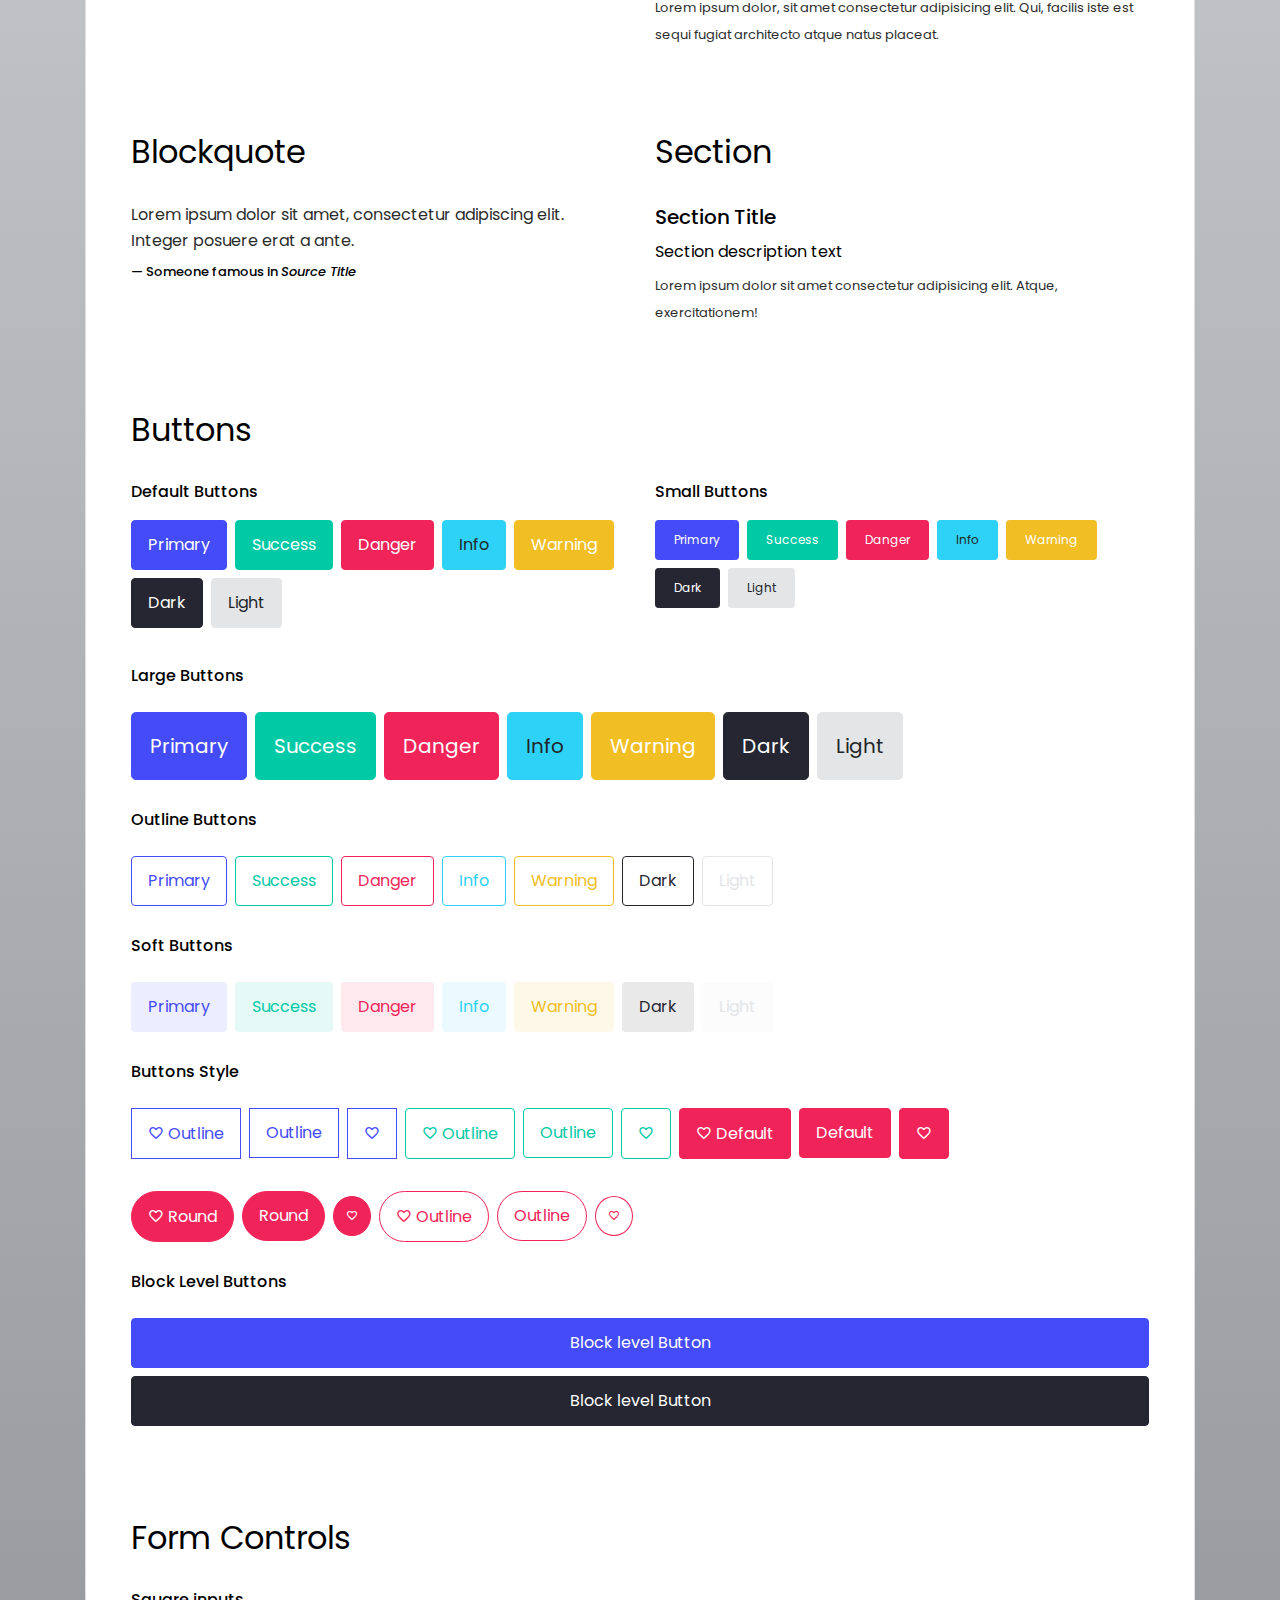
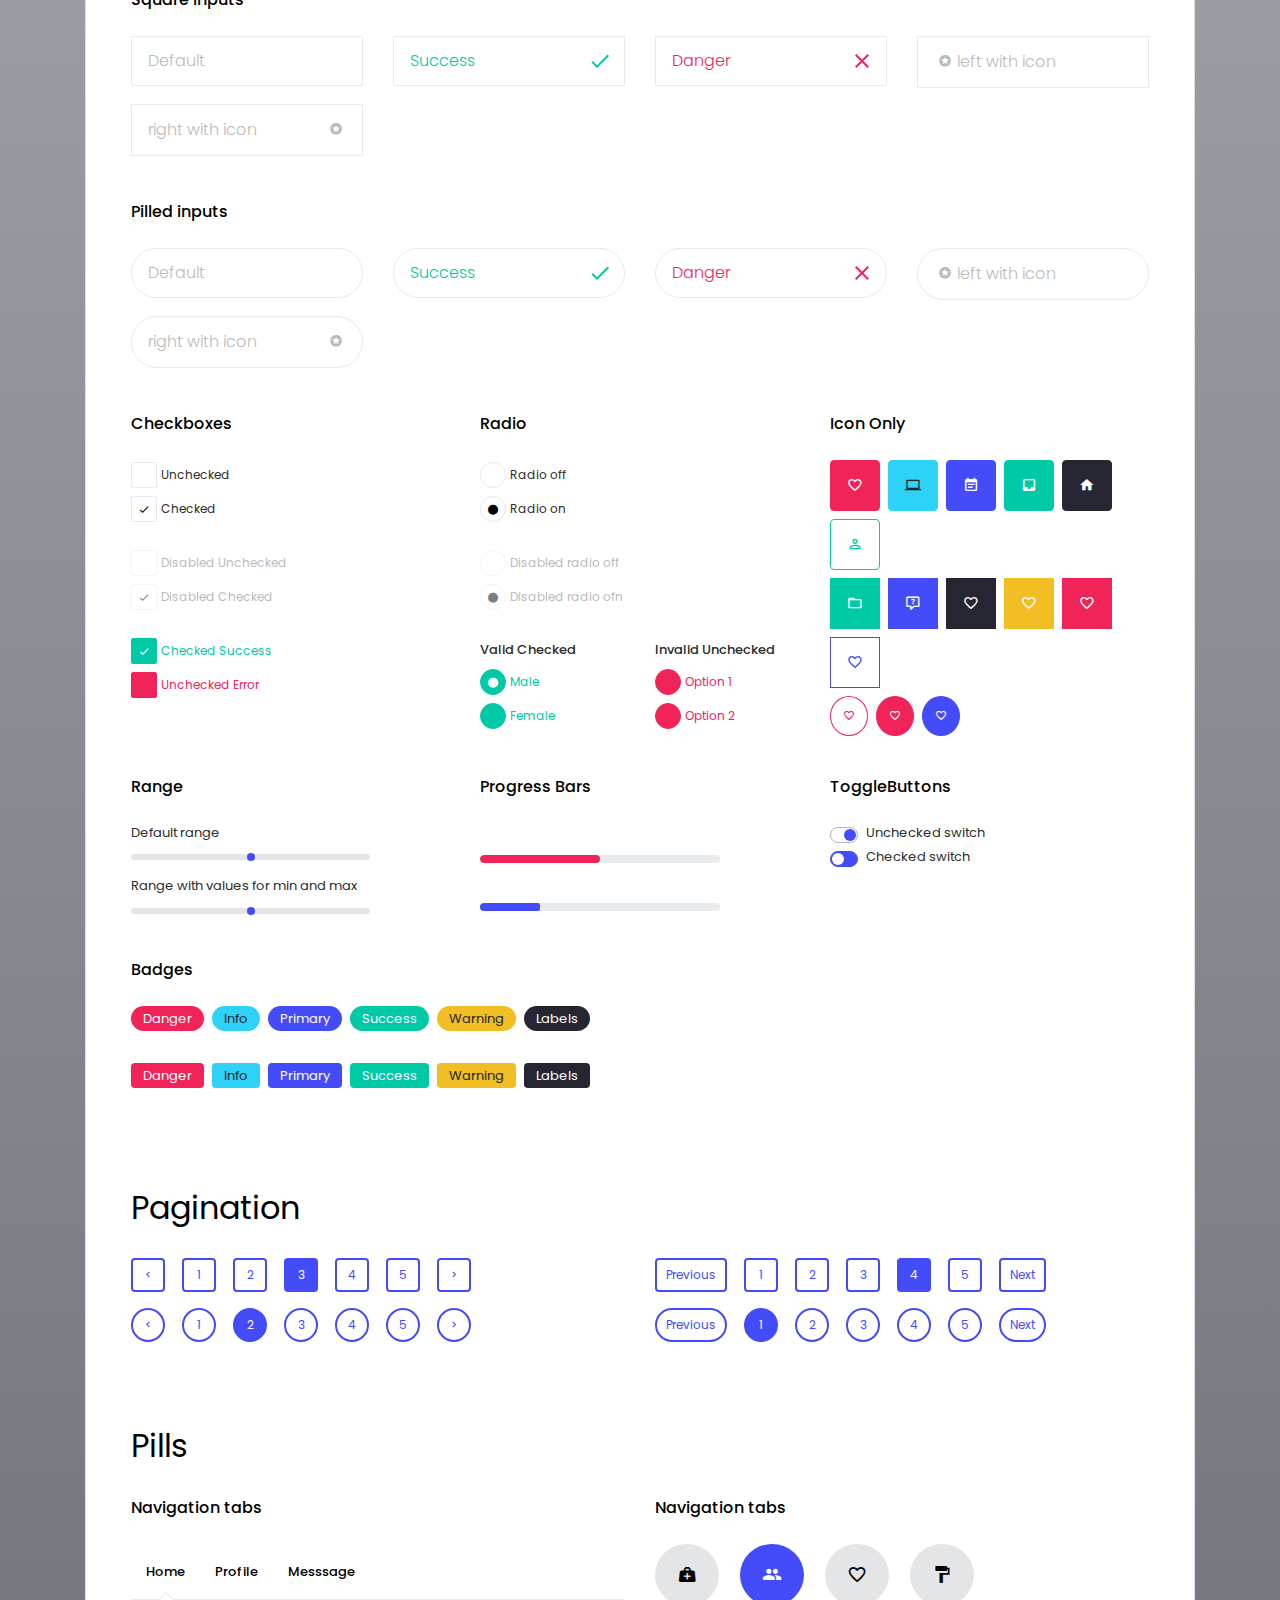
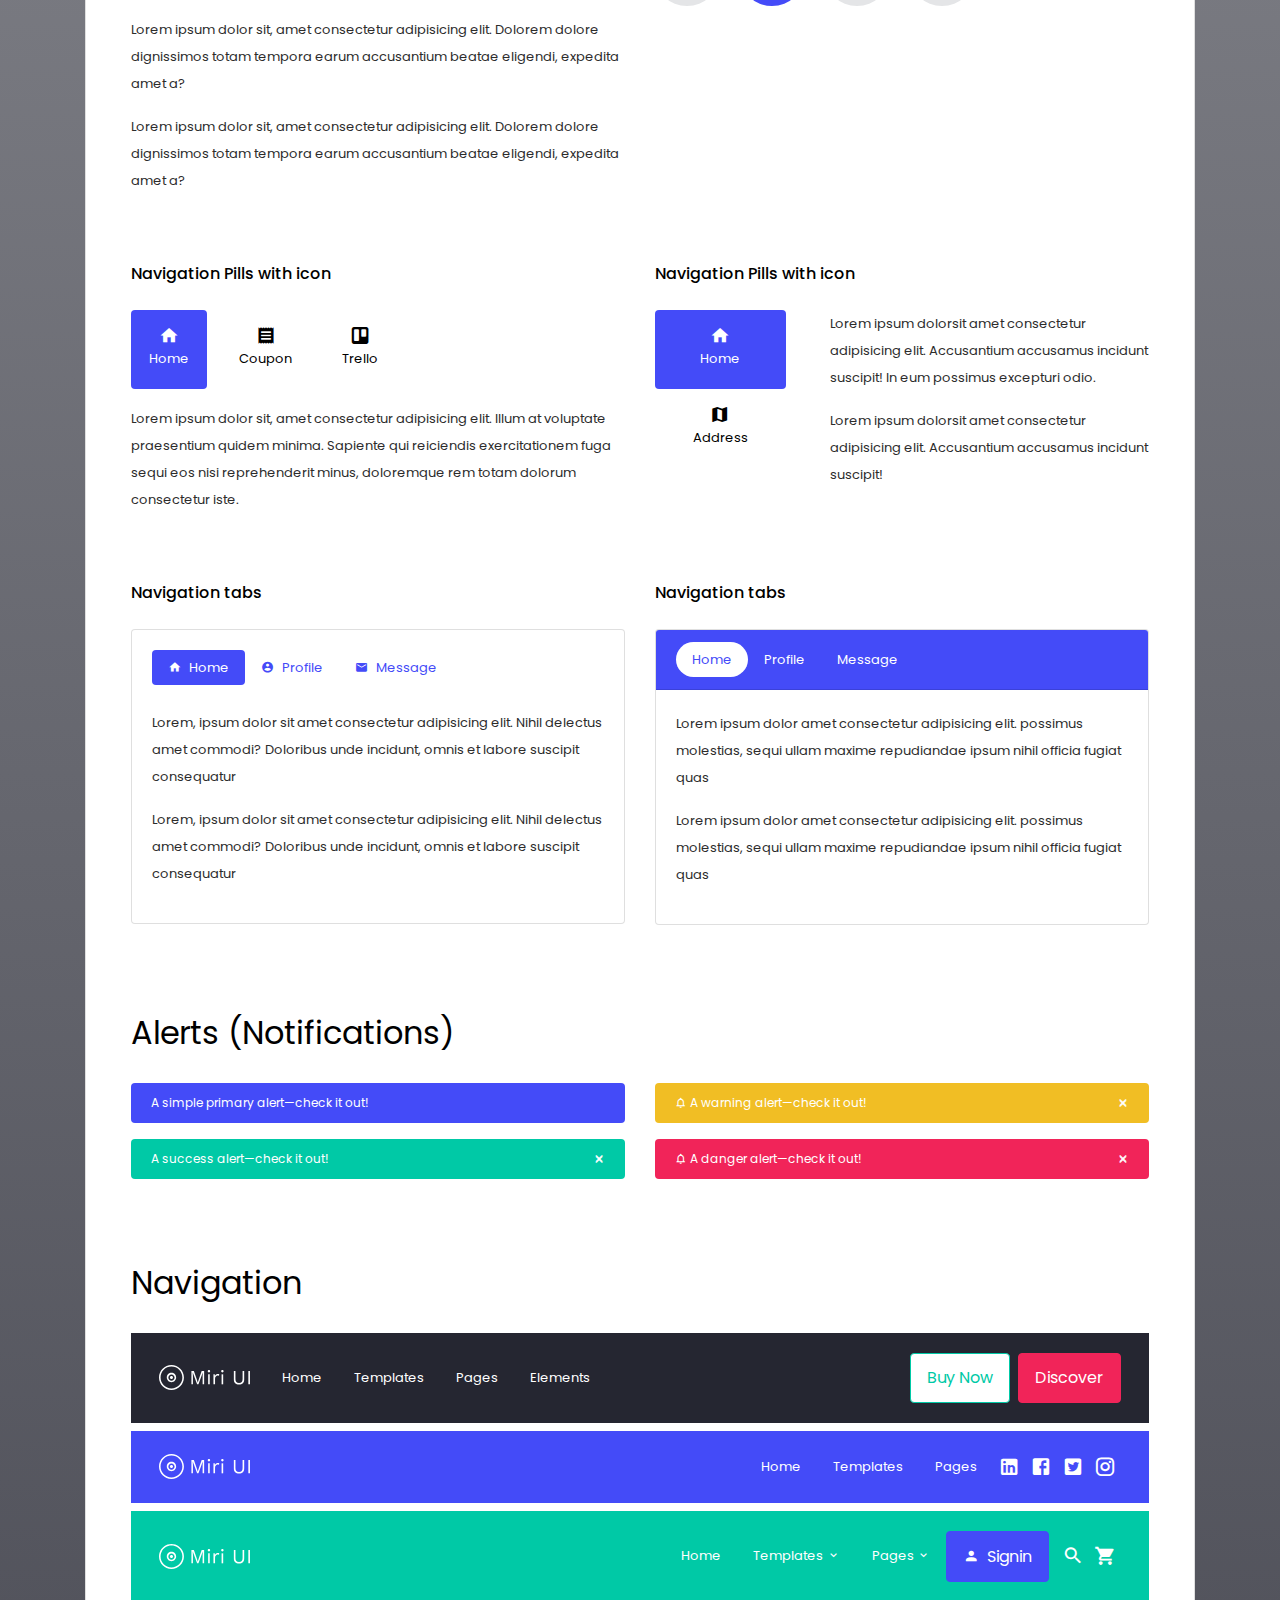
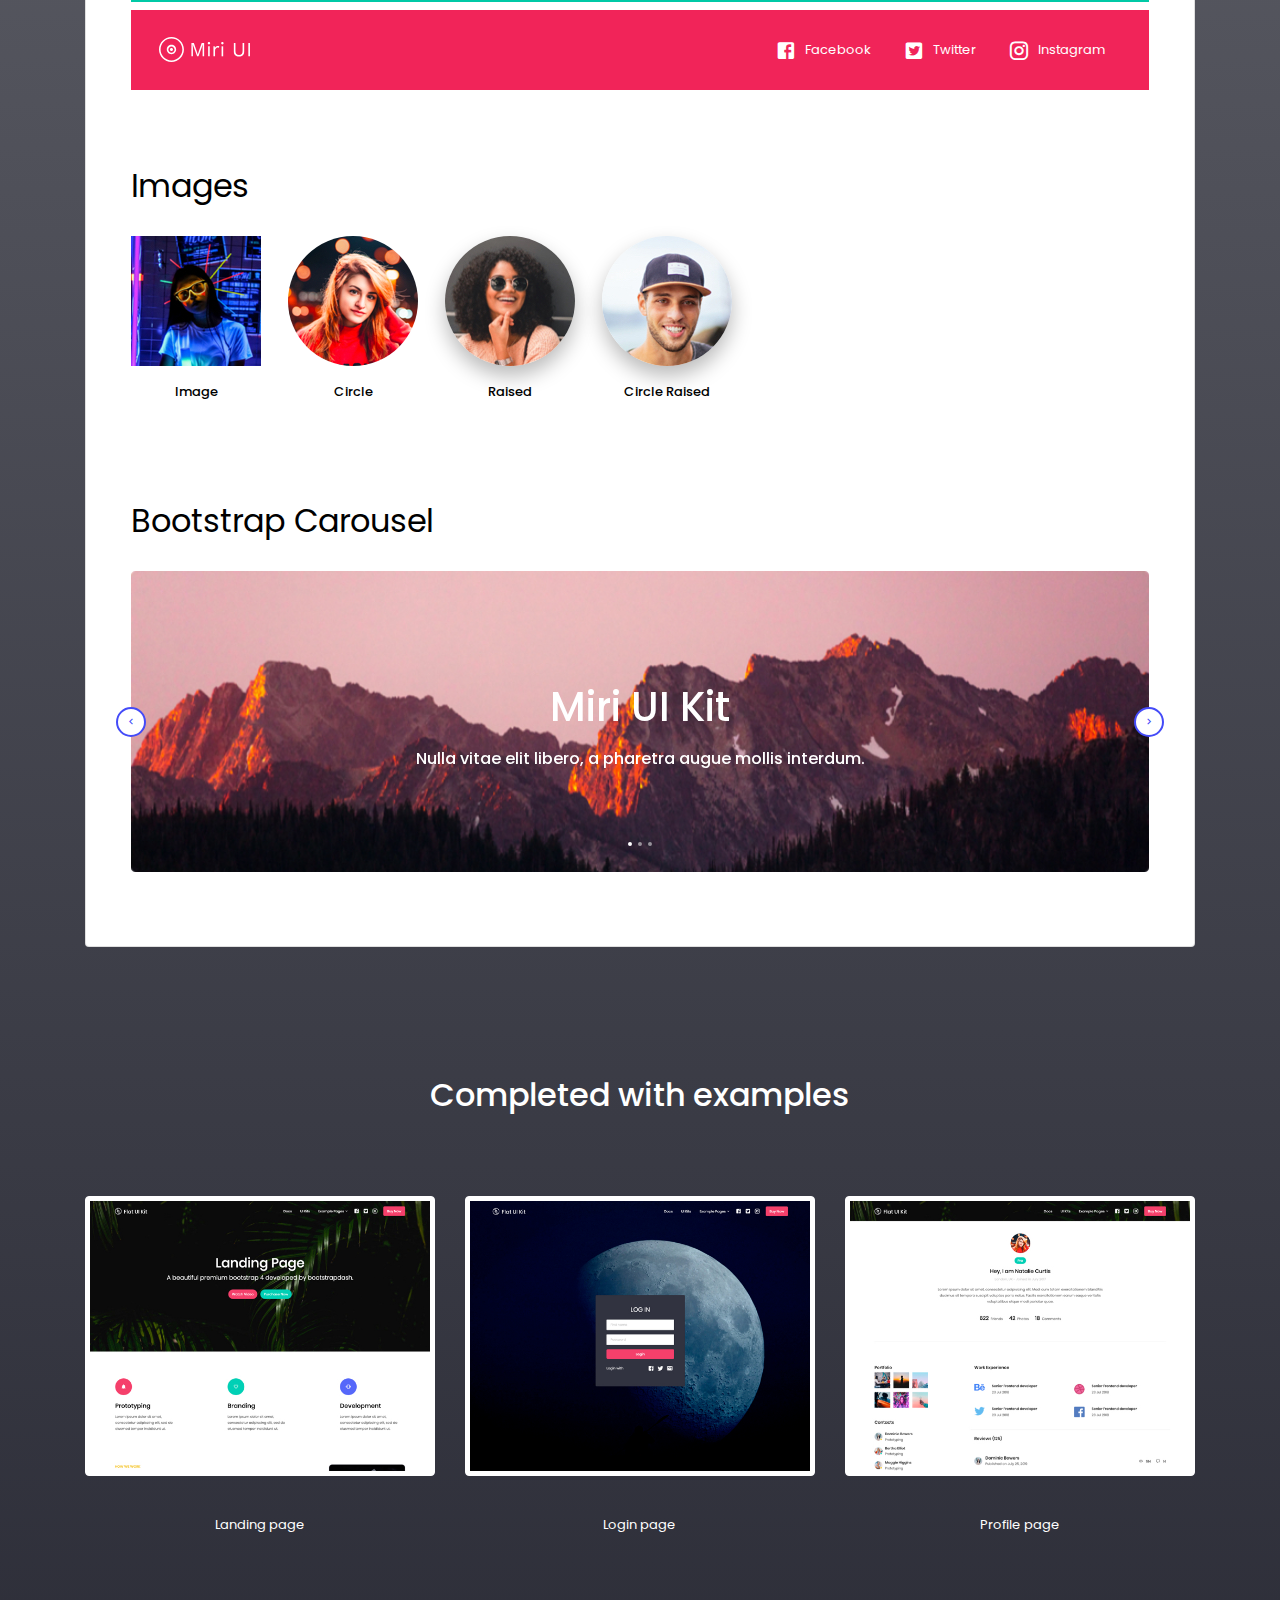
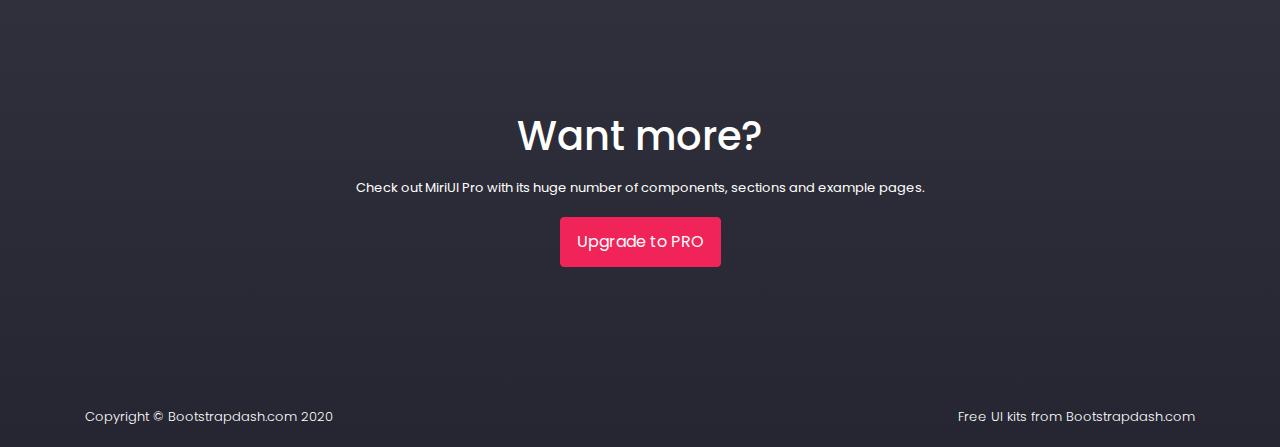
==== commit 14e44e78: "footer link updated" ====
--- a/demo/index.html
+++ b/demo/index.html
@@ -998,11 +998,13 @@
                 <a href="https://www.bootstrapdash.com/product/miri-ui-pro/" class="btn btn-danger" target="_blank" rel="noopener noreferrer">Upgrade to PRO</a>
             </section>
             <nav class="navbar navbar-dark bg-transparent navbar-expand d-block d-sm-flex text-center justify-content-between">
-                <span class="navbar-text">&copy; BootstrapDash. All rights reserved.</span>
+                <div class="d-flex">
+                    <span class="navbar-text py-0">Copyright © </span><a href="https://www.bootstrapdash.com/" target="_blank" class="text-white pl-1"> Bootstrapdash.com</a><span class="navbar-text py-0 pl-1">2020</span>
+                </div>
                 <div class="d-flex justify-content-start">
                     <span class="text-small text-white mx-0 footer-link">Free  </span>
                      <a href="https://www.bootstrapdash.com/ui-kit/" target="_blank" class="text-small text-white mx-1 footer-link">UI kits  </a> 
-                     <span href="#" class="text-small text-white mx-0 footer-link">made with love</span>
+                     <span href="#" class="text-small text-white mx-0 footer-link">from</span> <a href="https://www.bootstrapdash.com/" target="_blank" class="text-white pl-1"> Bootstrapdash.com</a>
                 </div>
             </nav>
         </div>
